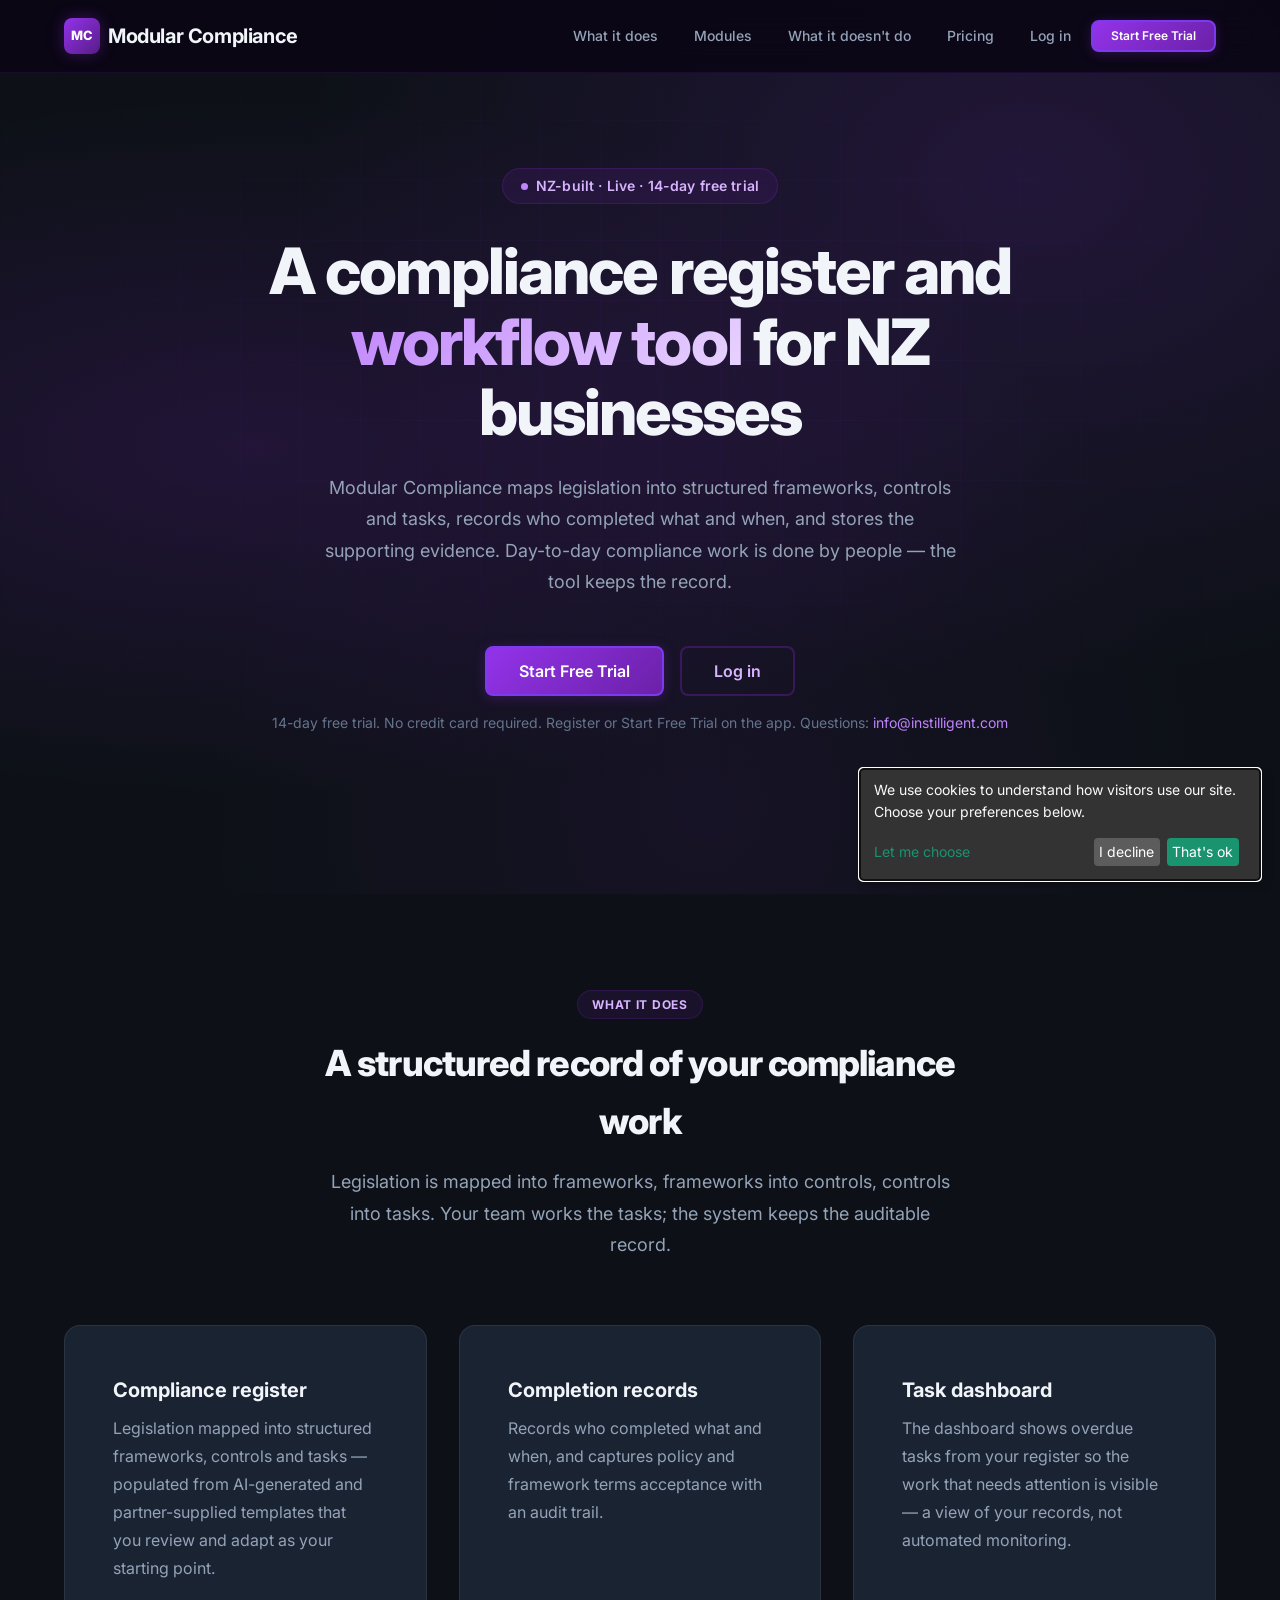
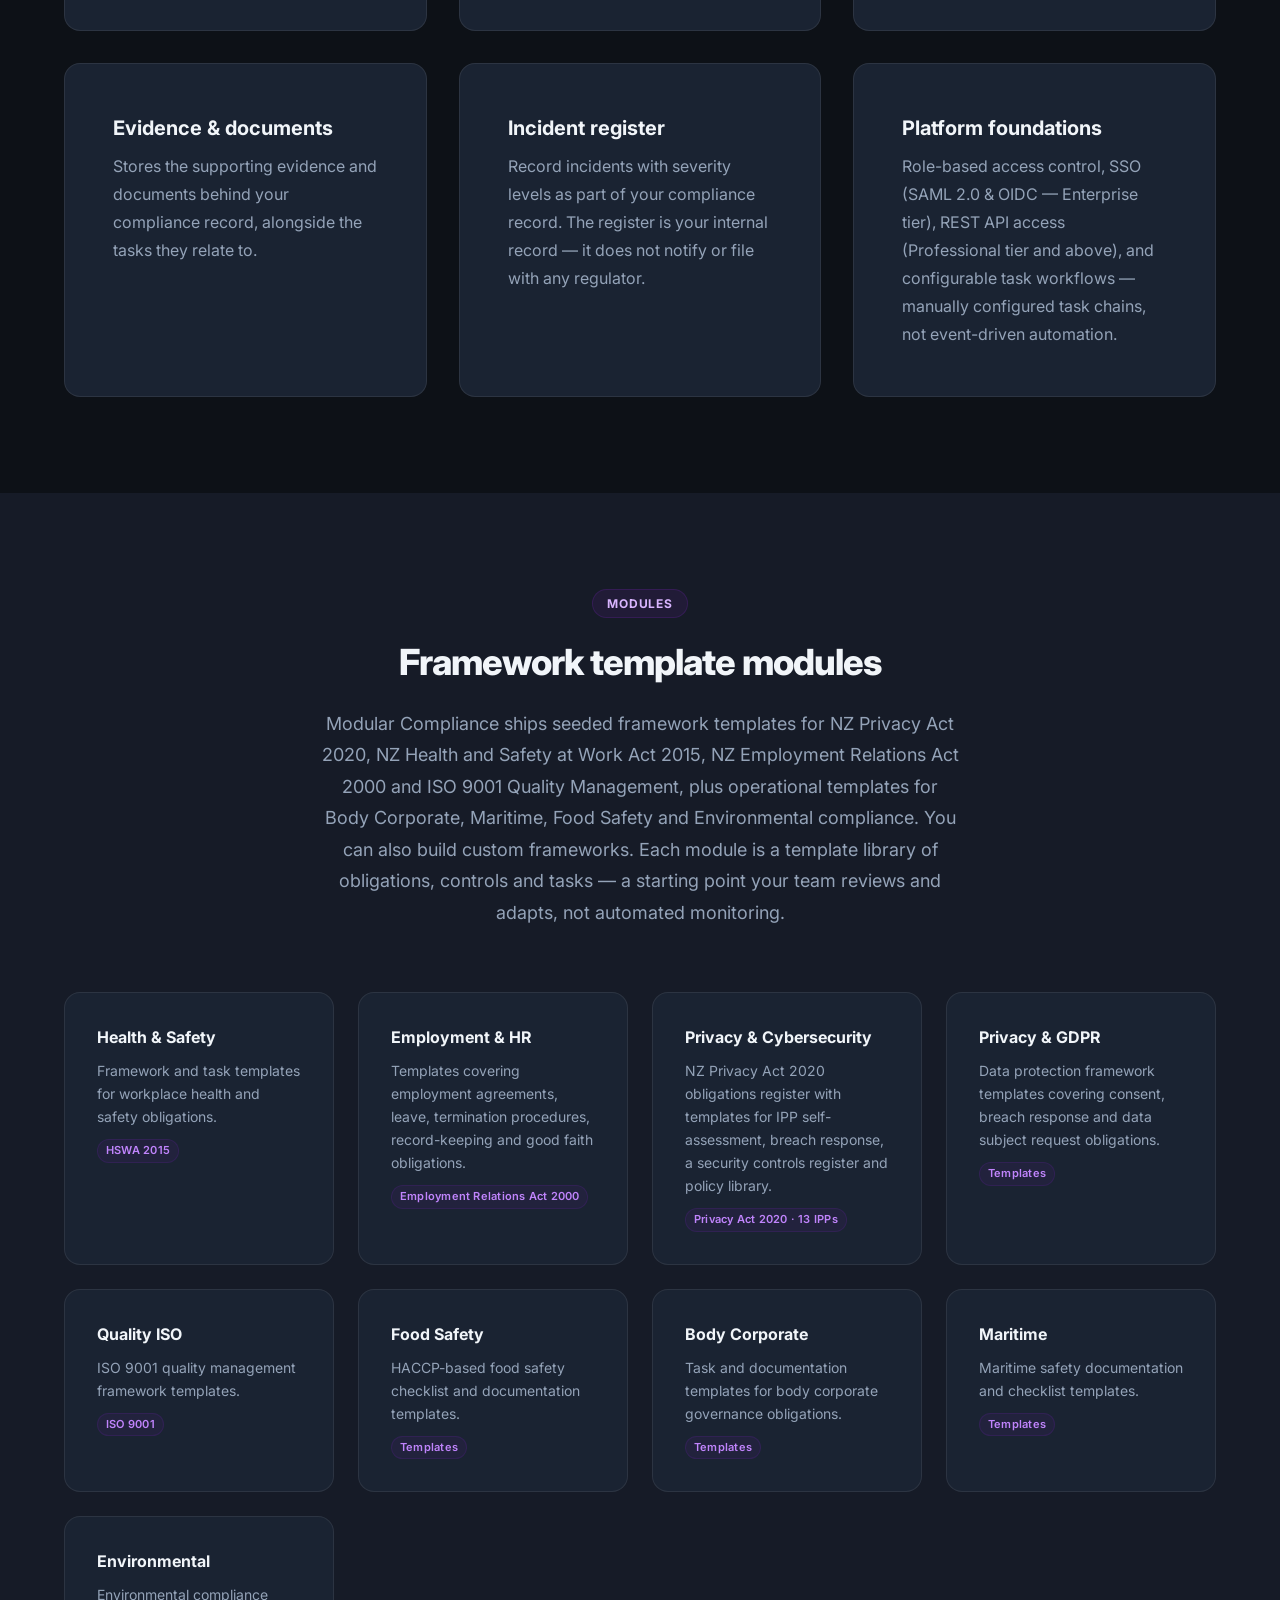
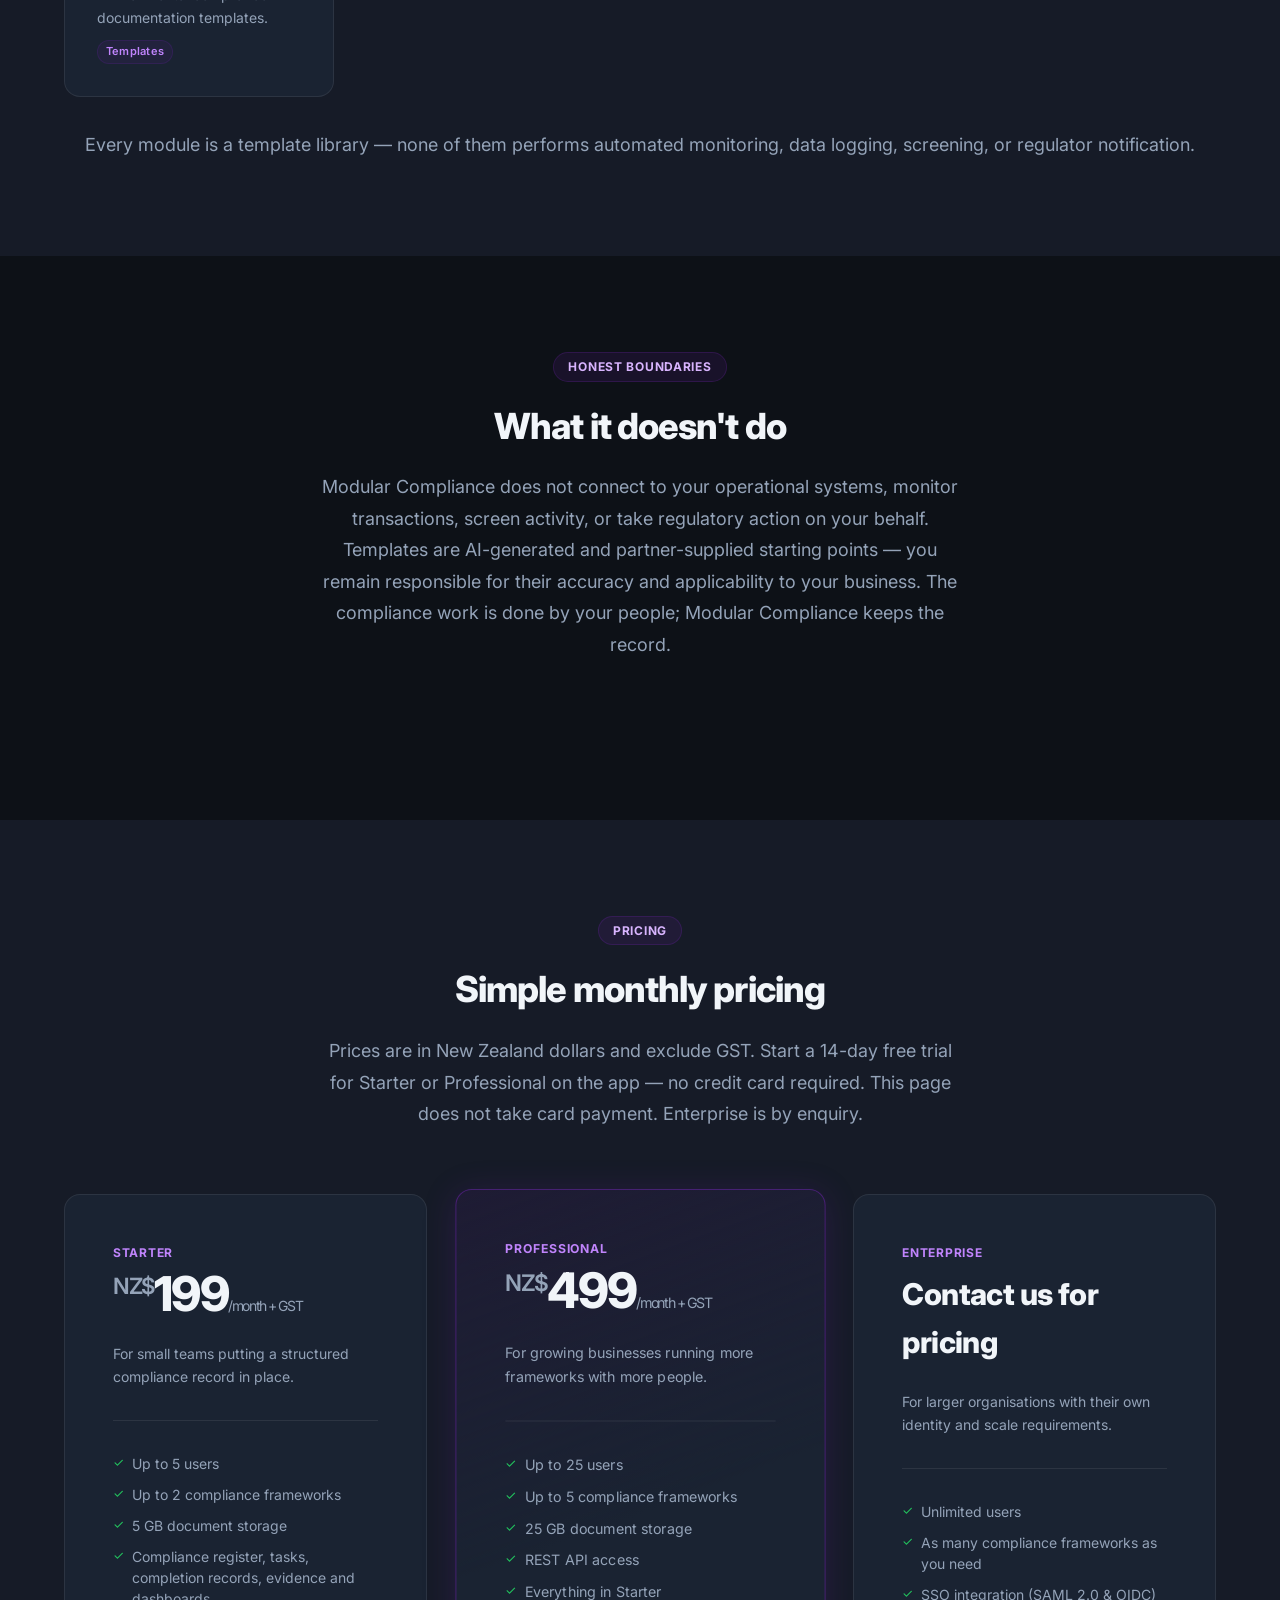
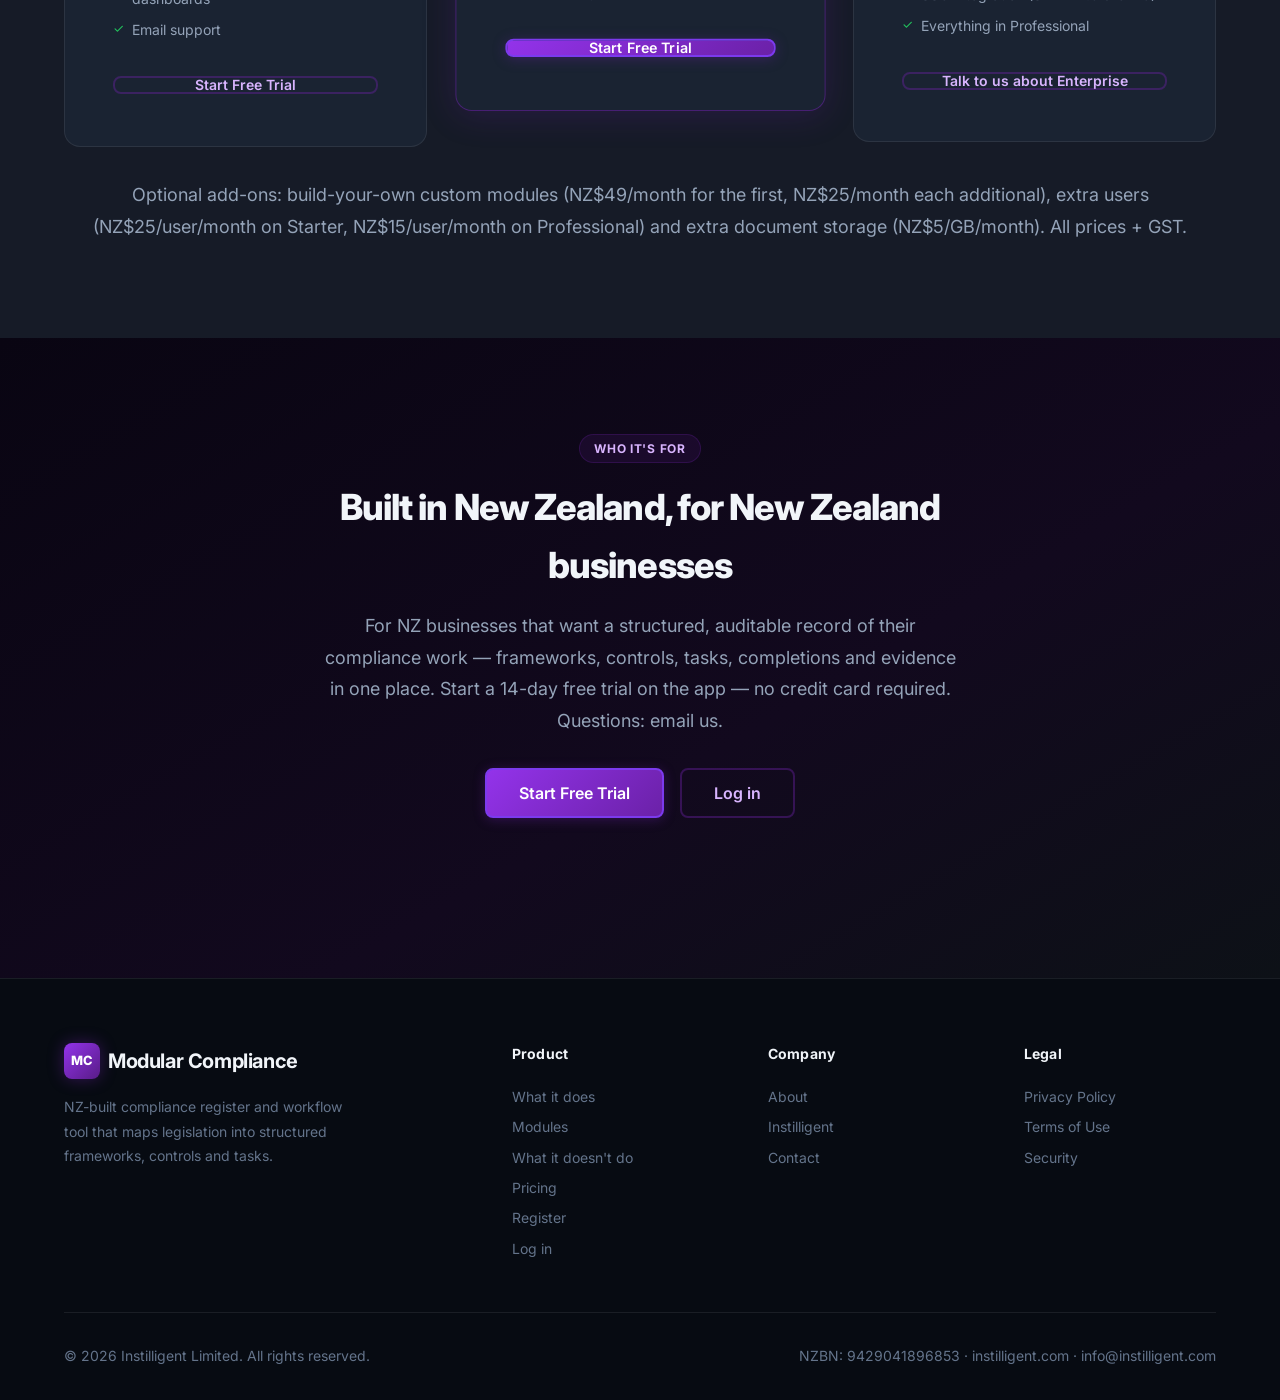
==== index.html @ 59ae7fad "feat(site): align homepage and llms.txt with live 14-day trial Marketing previously said Register on" ====
<!DOCTYPE html>
<html lang="en">
<head>
    <meta charset="UTF-8">
    <meta name="viewport" content="width=device-width, initial-scale=1.0">

    <!-- Analytics + consent: GA4 G-NQZ08PD0MJ via consent-gated gtag (Klaro + Consent Mode v2, default denied) in /js/analytics.js. -->
    <link rel="stylesheet" href="/js/klaro.min.css">
    <script src="/js/analytics.js"></script>
    <script defer src="/js/klaro-no-css.js"></script>

    <title>Modular Compliance — NZ compliance register and workflow tool</title>
    <meta name="description" content="Modular Compliance, by Instilligent Limited. NZ-built compliance register and workflow tool that maps legislation into structured frameworks, controls and tasks. People do the compliance work; the tool keeps the record.">
    <meta property="og:title" content="Modular Compliance — NZ compliance register and workflow tool">
    <meta property="og:description" content="NZ-built compliance register and workflow tool that maps legislation into structured frameworks, controls and tasks. People do the compliance work; the tool keeps the record.">
    <meta property="og:type" content="website">
    <meta property="og:url" content="https://modularcompliance.com/">
    <meta property="og:site_name" content="Modular Compliance">
    <meta property="og:image" content="https://modularcompliance.com/images/og-image.png">
    <meta property="og:image:width" content="1200">
    <meta property="og:image:height" content="630">
    <link rel="canonical" href="https://modularcompliance.com/">
    <link rel="icon" type="image/svg+xml" href="/images/favicon.svg">
    <link rel="preconnect" href="https://fonts.googleapis.com">
    <link rel="preconnect" href="https://fonts.gstatic.com" crossorigin>
    <link href="https://fonts.googleapis.com/css2?family=Inter:wght@400;500;600;700;800&display=swap" rel="stylesheet">
    <link rel="stylesheet" href="/css/style.css">

    <!-- Structured Data: Organization + SoftwareApplication. No FAQ schema (no visible FAQ). No aggregateRating. Offers omitted so price copy stays only in #pricing (NZ$199 / NZ$499 + GST). -->
    <script type="application/ld+json">
    {
      "@context": "https://schema.org",
      "@type": "Organization",
      "name": "Modular Compliance",
      "legalName": "Instilligent Limited",
      "url": "https://modularcompliance.com",
      "logo": "https://modularcompliance.com/images/favicon.svg",
      "description": "NZ-built compliance register and workflow tool that maps legislation into structured frameworks, controls and tasks. Day-to-day compliance work is done by people; the tool keeps the record.",
      "email": "info@instilligent.com",
      "sameAs": ["https://instilligent.com"],
      "areaServed": { "@type": "Country", "name": "New Zealand" },
      "identifier": { "@type": "PropertyValue", "name": "NZBN", "value": "9429041896853" }
    }
    </script>
    <script type="application/ld+json">
    {
      "@context": "https://schema.org",
      "@type": "SoftwareApplication",
      "name": "Modular Compliance",
      "alternateName": "Modular Compliance by Instilligent",
      "url": "https://modularcompliance.com",
      "applicationCategory": "BusinessApplication",
      "operatingSystem": "Web",
      "description": "NZ-built compliance register and workflow tool that maps legislation into structured frameworks, controls and tasks. Day-to-day compliance work is done by people; the tool keeps the record. It does not connect to operational systems, monitor transactions, screen activity, or take regulatory action.",
      "provider": {
        "@type": "Organization",
        "name": "Instilligent Limited",
        "url": "https://instilligent.com",
        "identifier": { "@type": "PropertyValue", "name": "NZBN", "value": "9429041896853" }
      },
      "isAccessibleForFree": false,
      "areaServed": { "@type": "Country", "name": "New Zealand" }
    }
    </script>
    <script type="application/ld+json">
    {
      "@context": "https://schema.org",
      "@type": "WebSite",
      "name": "Modular Compliance",
      "url": "https://modularcompliance.com"
    }
    </script>
</head>
<body>

<!-- ── Navigation ────────────────────────────────────────── -->
<nav class="nav" id="navbar">
    <div class="container nav-container">
        <a href="/" class="nav-logo">
            <span class="logo-icon">MC</span>
            <span class="logo-text">Modular Compliance</span>
        </a>
        <button class="nav-toggle" id="navToggle" aria-label="Toggle navigation" aria-expanded="false">
            <span></span><span></span><span></span>
        </button>
        <div class="nav-links" id="navLinks">
            <a href="#what-it-does" class="nav-link">What it does</a>
            <a href="#modules" class="nav-link">Modules</a>
            <a href="#boundaries" class="nav-link">What it doesn't do</a>
            <a href="#pricing" class="nav-link">Pricing</a>
            <a href="https://app.modularcompliance.com/login" class="nav-link" data-cf-event="cta_click" data-cf-cta="nav_login">Log in</a>
            <a href="https://app.modularcompliance.com/register" class="btn btn-primary btn-sm" data-cf-event="cta_click" data-cf-cta="nav_register">Start Free Trial</a>
        </div>
    </div>
</nav>

<!-- ── Hero ──────────────────────────────────────────────── -->
<section class="hero">
    <div class="hero-bg"></div>
    <div class="container">
        <div class="hero-content">
            <div class="hero-badge">
                <span class="badge-dot"></span>
                NZ-built &middot; Live &middot; 14-day free trial
            </div>
            <h1 class="hero-title">
                A compliance register and<br>
                <span class="text-gradient">workflow tool</span> for NZ businesses
            </h1>
            <p class="hero-subtitle">
                Modular Compliance maps legislation into structured frameworks, controls and tasks,
                records who completed what and when, and stores the supporting evidence.
                Day-to-day compliance work is done by people — the tool keeps the record.
            </p>
            <div class="hero-actions">
                <a href="https://app.modularcompliance.com/register" class="btn btn-primary btn-lg" data-cf-event="cta_click" data-cf-cta="hero_register">Start Free Trial</a>
                <a href="https://app.modularcompliance.com/login" class="btn btn-outline btn-lg" data-cf-event="cta_click" data-cf-cta="hero_login">Log in</a>
            </div>
            <p class="hero-note">14-day free trial. No credit card required. Register or Start Free Trial on the app. Questions: <a href="mailto:info@instilligent.com?subject=Modular%20Compliance" data-cf-event="cta_click" data-cf-cta="hero_note_email">info@instilligent.com</a></p>
        </div>
    </div>
</section>

<!-- ── What it does ──────────────────────────────────────── -->
<section class="section" id="what-it-does">
    <div class="container">
        <div class="section-header">
            <span class="section-tag">What it does</span>
            <h2 class="section-title">A structured record of your compliance work</h2>
            <p class="section-subtitle">
                Legislation is mapped into frameworks, frameworks into controls, controls into tasks.
                Your team works the tasks; the system keeps the auditable record.
            </p>
        </div>
        <div class="card-grid">
            <div class="card card-hover">
                <h3 class="card-title">Compliance register</h3>
                <p class="card-text">
                    Legislation mapped into structured frameworks, controls and tasks —
                    populated from AI-generated and partner-supplied templates that you
                    review and adapt as your starting point.
                </p>
            </div>
            <div class="card card-hover">
                <h3 class="card-title">Completion records</h3>
                <p class="card-text">
                    Records who completed what and when, and captures policy and framework
                    terms acceptance with an audit trail.
                </p>
            </div>
            <div class="card card-hover">
                <h3 class="card-title">Task dashboard</h3>
                <p class="card-text">
                    The dashboard shows overdue tasks from your register so the work that
                    needs attention is visible — a view of your records, not automated
                    monitoring.
                </p>
            </div>
            <div class="card card-hover">
                <h3 class="card-title">Evidence &amp; documents</h3>
                <p class="card-text">
                    Stores the supporting evidence and documents behind your compliance
                    record, alongside the tasks they relate to.
                </p>
            </div>
            <div class="card card-hover">
                <h3 class="card-title">Incident register</h3>
                <p class="card-text">
                    Record incidents with severity levels as part of your compliance
                    record. The register is your internal record — it does not notify
                    or file with any regulator.
                </p>
            </div>
            <div class="card card-hover">
                <h3 class="card-title">Platform foundations</h3>
                <p class="card-text">
                    Role-based access control, SSO (SAML 2.0 &amp; OIDC — Enterprise tier),
                    REST API access (Professional tier and above), and configurable task
                    workflows — manually configured task chains, not event-driven automation.
                </p>
            </div>
        </div>
    </div>
</section>

<!-- ── Modules ───────────────────────────────────────────── -->
<section class="section section-alt" id="modules">
    <div class="container">
        <div class="section-header">
            <span class="section-tag">Modules</span>
            <h2 class="section-title">Framework template modules</h2>
            <p class="section-subtitle">
                Modular Compliance ships seeded framework templates for NZ Privacy Act 2020,
                NZ Health and Safety at Work Act 2015, NZ Employment Relations Act 2000 and
                ISO 9001 Quality Management, plus operational templates for Body Corporate,
                Maritime, Food Safety and Environmental compliance. You can also build custom
                frameworks. Each module is a template library of obligations, controls and
                tasks — a starting point your team reviews and adapts, not automated monitoring.
            </p>
        </div>
        <div class="module-grid">
            <div class="module-card">
                <h3>Health &amp; Safety</h3>
                <p>Framework and task templates for workplace health and safety obligations.</p>
                <span class="module-tag">HSWA 2015</span>
            </div>
            <div class="module-card">
                <h3>Employment &amp; HR</h3>
                <p>Templates covering employment agreements, leave, termination procedures, record-keeping and good faith obligations.</p>
                <span class="module-tag">Employment Relations Act 2000</span>
            </div>
            <div class="module-card">
                <h3>Privacy &amp; Cybersecurity</h3>
                <p>NZ Privacy Act 2020 obligations register with templates for IPP self-assessment, breach response, a security controls register and policy library.</p>
                <span class="module-tag">Privacy Act 2020 &middot; 13 IPPs</span>
            </div>
            <div class="module-card">
                <h3>Privacy &amp; GDPR</h3>
                <p>Data protection framework templates covering consent, breach response and data subject request obligations.</p>
                <span class="module-tag">Templates</span>
            </div>
            <div class="module-card">
                <h3>Quality ISO</h3>
                <p>ISO 9001 quality management framework templates.</p>
                <span class="module-tag">ISO 9001</span>
            </div>
            <div class="module-card">
                <h3>Food Safety</h3>
                <p>HACCP-based food safety checklist and documentation templates.</p>
                <span class="module-tag">Templates</span>
            </div>
            <div class="module-card">
                <h3>Body Corporate</h3>
                <p>Task and documentation templates for body corporate governance obligations.</p>
                <span class="module-tag">Templates</span>
            </div>
            <div class="module-card">
                <h3>Maritime</h3>
                <p>Maritime safety documentation and checklist templates.</p>
                <span class="module-tag">Templates</span>
            </div>
            <div class="module-card">
                <h3>Environmental</h3>
                <p>Environmental compliance documentation templates.</p>
                <span class="module-tag">Templates</span>
            </div>
        </div>
        <p class="section-subtitle" style="margin-top: 2rem; text-align: center;">
            Every module is a template library — none of them performs automated monitoring,
            data logging, screening, or regulator notification.
        </p>
    </div>
</section>

<!-- ── What it doesn't do ────────────────────────────────── -->
<section class="section" id="boundaries">
    <div class="container">
        <div class="section-header">
            <span class="section-tag">Honest boundaries</span>
            <h2 class="section-title">What it doesn't do</h2>
            <p class="section-subtitle">
                Modular Compliance does not connect to your operational systems, monitor
                transactions, screen activity, or take regulatory action on your behalf.
                Templates are AI-generated and partner-supplied starting points — you remain
                responsible for their accuracy and applicability to your business. The
                compliance work is done by your people; Modular Compliance keeps the record.
            </p>
        </div>
    </div>
</section>

<!-- ── Pricing ───────────────────────────────────────────── -->
<section class="section section-alt" id="pricing">
    <div class="container">
        <div class="section-header">
            <span class="section-tag">Pricing</span>
            <h2 class="section-title">Simple monthly pricing</h2>
            <p class="section-subtitle">
                Prices are in New Zealand dollars and exclude GST. Start a 14-day free trial
                for Starter or Professional on the app — no credit card required. This page
                does not take card payment. Enterprise is by enquiry.
            </p>
        </div>
        <div class="pricing-grid">
            <div class="pricing-card">
                <div class="pricing-tier">Starter</div>
                <div class="pricing-price">
                    <span class="pricing-amount"><span class="currency">NZ$</span>199<span class="period">/month + GST</span></span>
                </div>
                <p class="pricing-desc">
                    For small teams putting a structured compliance record in place.
                </p>
                <ul class="pricing-features">
                    <li><span class="check">✓</span>Up to 5 users</li>
                    <li><span class="check">✓</span>Up to 2 compliance frameworks</li>
                    <li><span class="check">✓</span>5&nbsp;GB document storage</li>
                    <li><span class="check">✓</span>Compliance register, tasks, completion records, evidence and dashboards</li>
                    <li><span class="check">✓</span>Email support</li>
                </ul>
                <a href="https://app.modularcompliance.com/register?plan=starter" class="btn btn-outline btn-full" data-cf-event="cta_click" data-cf-cta="pricing_starter">Start Free Trial</a>
            </div>
            <div class="pricing-card featured">
                <div class="pricing-tier">Professional</div>
                <div class="pricing-price">
                    <span class="pricing-amount"><span class="currency">NZ$</span>499<span class="period">/month + GST</span></span>
                </div>
                <p class="pricing-desc">
                    For growing businesses running more frameworks with more people.
                </p>
                <ul class="pricing-features">
                    <li><span class="check">✓</span>Up to 25 users</li>
                    <li><span class="check">✓</span>Up to 5 compliance frameworks</li>
                    <li><span class="check">✓</span>25&nbsp;GB document storage</li>
                    <li><span class="check">✓</span>REST API access</li>
                    <li><span class="check">✓</span>Everything in Starter</li>
                </ul>
                <a href="https://app.modularcompliance.com/register?plan=professional" class="btn btn-primary btn-full" data-cf-event="cta_click" data-cf-cta="pricing_professional">Start Free Trial</a>
            </div>
            <div class="pricing-card enterprise">
                <div class="pricing-tier">Enterprise</div>
                <div class="pricing-price">
                    <span class="pricing-custom">Contact us for pricing</span>
                </div>
                <p class="pricing-desc">
                    For larger organisations with their own identity and scale requirements.
                </p>
                <ul class="pricing-features">
                    <li><span class="check">✓</span>Unlimited users</li>
                    <li><span class="check">✓</span>As many compliance frameworks as you need</li>
                    <li><span class="check">✓</span>SSO integration (SAML 2.0 &amp; OIDC)</li>
                    <li><span class="check">✓</span>Everything in Professional</li>
                </ul>
                <a href="mailto:info@instilligent.com?subject=Modular%20Compliance%20enquiry%20%E2%80%94%20Enterprise" class="btn btn-outline btn-full" data-cf-event="cta_click" data-cf-cta="pricing_enterprise">Talk to us about Enterprise</a>
            </div>
        </div>
        <p class="section-subtitle" style="margin-top: 2rem; text-align: center;">
            Optional add-ons: build-your-own custom modules (NZ$49/month for the first,
            NZ$25/month each additional), extra users (NZ$25/user/month on Starter,
            NZ$15/user/month on Professional) and extra document storage (NZ$5/GB/month).
            All prices + GST.
        </p>
    </div>
</section>

<!-- ── Who it's for + CTA ────────────────────────────────── -->
<section class="section section-dark" id="contact">
    <div class="container">
        <div class="section-header">
            <span class="section-tag">Who it's for</span>
            <h2 class="section-title">Built in New Zealand, for New Zealand businesses</h2>
            <p class="section-subtitle">
                For NZ businesses that want a structured, auditable record of their compliance
                work — frameworks, controls, tasks, completions and evidence in one place.
                Start a 14-day free trial on the app — no credit card required. Questions: email us.
            </p>
            <div class="hero-actions" style="justify-content: center; margin-top: 2rem;">
                <a href="https://app.modularcompliance.com/register" class="btn btn-primary btn-lg" data-cf-event="cta_click" data-cf-cta="footer_register">Start Free Trial</a>
                <a href="https://app.modularcompliance.com/login" class="btn btn-outline btn-lg" data-cf-event="cta_click" data-cf-cta="footer_login">Log in</a>
            </div>
        </div>
    </div>
</section>

<!-- ── Footer ────────────────────────────────────────────── -->
<footer class="footer">
    <div class="container">
        <div class="footer-grid">
            <div class="footer-brand">
                <a href="/" class="nav-logo">
                    <span class="logo-icon">MC</span>
                    <span class="logo-text">Modular Compliance</span>
                </a>
                <p class="footer-brand-desc">
                    NZ-built compliance register and workflow tool that maps legislation
                    into structured frameworks, controls and tasks.
                </p>
            </div>
            <div class="footer-links">
                <h4>Product</h4>
                <a href="#what-it-does">What it does</a>
                <a href="#modules">Modules</a>
                <a href="#boundaries">What it doesn't do</a>
                <a href="#pricing">Pricing</a>
                <a href="https://app.modularcompliance.com/register" data-cf-event="cta_click" data-cf-cta="footer_links_register">Register</a>
                <a href="https://app.modularcompliance.com/login" data-cf-event="cta_click" data-cf-cta="footer_links_login">Log in</a>
            </div>
            <div class="footer-links">
                <h4>Company</h4>
                <a href="/about">About</a>
                <a href="https://instilligent.com" target="_blank" rel="noopener noreferrer">Instilligent</a>
                <a href="/contact">Contact</a>
            </div>
            <div class="footer-links">
                <h4>Legal</h4>
                <a href="/privacy">Privacy Policy</a>
                <a href="/terms">Terms of Use</a>
                <a href="/security">Security</a>
            </div>
        </div>
        <div class="footer-bottom">
            <p>&copy; 2026 Instilligent Limited. All rights reserved.</p>
            <p>NZBN: 9429041896853 &middot; <a href="https://instilligent.com" target="_blank" rel="noopener noreferrer">instilligent.com</a> &middot; <a href="mailto:info@instilligent.com">info@instilligent.com</a></p>
        </div>
    </div>
</footer>

<script src="/js/main.js"></script>
</body>
</html>
---- js/klaro.min.css ----
.klaro{font-family:inherit;font-family:var(--font-family, inherit);font-size:14px;font-size:var(--font-size, 14px)}.klaro button{font-family:inherit;font-family:var(--font-family, inherit);font-size:14px;font-size:var(--font-size, 14px)}.klaro.cm-as-context-notice{height:100%;padding-bottom:12px;padding-top:12px}.klaro .cookie-modal .cm-switch-container,.klaro .context-notice .cm-switch-container,.klaro .cookie-notice .cm-switch-container{border-bottom-style:solid;border-bottom-style:var(--border-style, solid);border-bottom-width:1px;border-bottom-width:var(--border-width, 1px);border-bottom-color:#c8c8c8;border-bottom-color:var(--light2, #c8c8c8);display:block;position:relative;padding:10px;padding-left:66px;line-height:20px;vertical-align:middle;min-height:40px}.klaro .cookie-modal .cm-switch-container:last-child,.klaro .context-notice .cm-switch-container:last-child,.klaro .cookie-notice .cm-switch-container:last-child{border-bottom:0}.klaro .cookie-modal .cm-switch-container:first-child,.klaro .context-notice .cm-switch-container:first-child,.klaro .cookie-notice .cm-switch-container:first-child{margin-top:0}.klaro .cookie-modal .cm-switch-container p,.klaro .context-notice .cm-switch-container p,.klaro .cookie-notice .cm-switch-container p{margin-top:0}.klaro .cookie-modal .cm-switch,.klaro .context-notice .cm-switch,.klaro .cookie-notice .cm-switch{position:relative;display:inline-block;width:50px;height:30px}.klaro .cookie-modal .cm-list-input:checked+.cm-list-label .slider,.klaro .context-notice .cm-list-input:checked+.cm-list-label .slider,.klaro .cookie-notice .cm-list-input:checked+.cm-list-label .slider{background-color:#1a936f;background-color:var(--green1, #1a936f)}.klaro .cookie-modal .cm-list-input.half-checked:checked+.cm-list-label .slider,.klaro .context-notice .cm-list-input.half-checked:checked+.cm-list-label .slider,.klaro .cookie-notice .cm-list-input.half-checked:checked+.cm-list-label .slider{background-color:#1a936f;background-color:var(--green1, #1a936f);opacity:.6}.klaro .cookie-modal .cm-list-input.half-checked:checked+.cm-list-label .slider::before,.klaro .context-notice .cm-list-input.half-checked:checked+.cm-list-label .slider::before,.klaro .cookie-notice .cm-list-input.half-checked:checked+.cm-list-label .slider::before{-ms-transform:translateX(10px);transform:translateX(10px)}.klaro .cookie-modal .cm-list-input.only-required+.cm-list-label .slider,.klaro .context-notice .cm-list-input.only-required+.cm-list-label .slider,.klaro .cookie-notice .cm-list-input.only-required+.cm-list-label .slider{background-color:#24cc9a;background-color:var(--green2, #24cc9a);opacity:.8}.klaro .cookie-modal .cm-list-input.only-required+.cm-list-label .slider::before,.klaro .context-notice .cm-list-input.only-required+.cm-list-label .slider::before,.klaro .cookie-notice .cm-list-input.only-required+.cm-list-label .slider::before{-ms-transform:translateX(10px);transform:translateX(10px)}.klaro .cookie-modal .cm-list-input.required:checked+.cm-list-label .slider,.klaro .context-notice .cm-list-input.required:checked+.cm-list-label .slider,.klaro .cookie-notice .cm-list-input.required:checked+.cm-list-label .slider{background-color:#24cc9a;background-color:var(--green2, #24cc9a);opacity:.8;cursor:not-allowed}.klaro .cookie-modal .slider,.klaro .context-notice .slider,.klaro .cookie-notice .slider{box-shadow:0 4px 6px 0 rgba(0,0,0,.2),5px 5px 10px 0 rgba(0,0,0,.19)}.klaro .cookie-modal .cm-list-input,.klaro .context-notice .cm-list-input,.klaro .cookie-notice .cm-list-input{position:absolute;top:0;left:0;opacity:0;width:50px;height:30px}.klaro .cookie-modal .cm-list-title,.klaro .context-notice .cm-list-title,.klaro .cookie-notice .cm-list-title{font-size:.9em;font-weight:600}.klaro .cookie-modal .cm-list-description,.klaro .context-notice .cm-list-description,.klaro .cookie-notice .cm-list-description{color:#7c7c7c;color:var(--dark3, #7c7c7c);font-size:.9em;padding-top:4px}.klaro .cookie-modal .cm-list-label .cm-switch,.klaro .context-notice .cm-list-label .cm-switch,.klaro .cookie-notice .cm-list-label .cm-switch{position:absolute;left:0}.klaro .cookie-modal .cm-list-label .slider,.klaro .context-notice .cm-list-label .slider,.klaro .cookie-notice .cm-list-label .slider{background-color:#f2f2f2;background-color:var(--white2, #f2f2f2);position:absolute;cursor:pointer;top:0;left:0;right:0;bottom:0;transition:.4s;width:50px;display:inline-block}.klaro .cookie-modal .cm-list-label .slider::before,.klaro .context-notice .cm-list-label .slider::before,.klaro .cookie-notice .cm-list-label .slider::before{background-color:#e6e6e6;background-color:var(--white3, #e6e6e6);position:absolute;content:"";height:20px;width:20px;left:5px;bottom:5px;transition:.4s}.klaro .cookie-modal .cm-list-label .slider.round,.klaro .context-notice .cm-list-label .slider.round,.klaro .cookie-notice .cm-list-label .slider.round{border-radius:30px}.klaro .cookie-modal .cm-list-label .slider.round::before,.klaro .context-notice .cm-list-label .slider.round::before,.klaro .cookie-notice .cm-list-label .slider.round::before{border-radius:50%}.klaro .cookie-modal .cm-list-label input:focus+.slider,.klaro .context-notice .cm-list-label input:focus+.slider,.klaro .cookie-notice .cm-list-label input:focus+.slider{box-shadow-color:#48dfb2;box-shadow-color:var(--green3, #48dfb2);box-shadow:0 0 1px var(--box-shadow-color, green3)}.klaro .cookie-modal .cm-list-label input:checked+.slider::before,.klaro .context-notice .cm-list-label input:checked+.slider::before,.klaro .cookie-notice .cm-list-label input:checked+.slider::before{-ms-transform:translateX(20px);transform:translateX(20px)}.klaro .cookie-modal .cm-list-input:focus+.cm-list-label .slider,.klaro .context-notice .cm-list-input:focus+.cm-list-label .slider,.klaro .cookie-notice .cm-list-input:focus+.cm-list-label .slider{box-shadow:0 4px 6px 0 rgba(125,125,125,.2),5px 5px 10px 0 rgba(125,125,125,.19)}.klaro .cookie-modal .cm-list-input:checked+.cm-list-label .slider::before,.klaro .context-notice .cm-list-input:checked+.cm-list-label .slider::before,.klaro .cookie-notice .cm-list-input:checked+.cm-list-label .slider::before{-ms-transform:translateX(20px);transform:translateX(20px)}.klaro .cookie-modal .slider,.klaro .context-notice .slider,.klaro .cookie-notice .slider{box-shadow:0 4px 6px 0 rgba(0,0,0,.2),5px 5px 10px 0 rgba(0,0,0,.19)}.klaro .cookie-modal a,.klaro .context-notice a,.klaro .cookie-notice a{color:#1a936f;color:var(--green1, #1a936f);text-decoration:none}.klaro .cookie-modal p,.klaro .cookie-modal strong,.klaro .cookie-modal h1,.klaro .cookie-modal h2,.klaro .cookie-modal ul,.klaro .cookie-modal li,.klaro .context-notice p,.klaro .context-notice strong,.klaro .context-notice h1,.klaro .context-notice h2,.klaro .context-notice ul,.klaro .context-notice li,.klaro .cookie-notice p,.klaro .cookie-notice strong,.klaro .cookie-notice h1,.klaro .cookie-notice h2,.klaro .cookie-notice ul,.klaro .cookie-notice li{color:#fafafa;color:var(--light1, #fafafa)}.klaro .cookie-modal p,.klaro .cookie-modal h1,.klaro .cookie-modal h2,.klaro .cookie-modal ul,.klaro .cookie-modal li,.klaro .context-notice p,.klaro .context-notice h1,.klaro .context-notice h2,.klaro .context-notice ul,.klaro .context-notice li,.klaro .cookie-notice p,.klaro .cookie-notice h1,.klaro .cookie-notice h2,.klaro .cookie-notice ul,.klaro .cookie-notice li{display:block;text-align:left;margin:0;padding:0;margin-top:.7em}.klaro .cookie-modal h1,.klaro .cookie-modal h2,.klaro .cookie-modal h3,.klaro .cookie-modal h4,.klaro .cookie-modal h5,.klaro .cookie-modal h6,.klaro .context-notice h1,.klaro .context-notice h2,.klaro .context-notice h3,.klaro .context-notice h4,.klaro .context-notice h5,.klaro .context-notice h6,.klaro .cookie-notice h1,.klaro .cookie-notice h2,.klaro .cookie-notice h3,.klaro .cookie-notice h4,.klaro .cookie-notice h5,.klaro .cookie-notice h6{font-family:inherit;font-family:var(--title-font-family, inherit)}.klaro .cookie-modal .cm-link,.klaro .context-notice .cm-link,.klaro .cookie-notice .cm-link{margin-right:.5em;vertical-align:middle}.klaro .cookie-modal .cm-btn,.klaro .context-notice .cm-btn,.klaro .cookie-notice .cm-btn{color:#fff;color:var(--button-text-color, #fff);background-color:#5c5c5c;background-color:var(--dark2, #5c5c5c);border-radius:4px;border-radius:var(--border-radius, 4px);padding:6px 10px;margin-right:.5em;border-style:none;padding:.4em;font-size:1em;cursor:pointer}.klaro .cookie-modal .cm-btn:disabled,.klaro .context-notice .cm-btn:disabled,.klaro .cookie-notice .cm-btn:disabled{opacity:.5}.klaro .cookie-modal .cm-btn.cm-btn-close,.klaro .context-notice .cm-btn.cm-btn-close,.klaro .cookie-notice .cm-btn.cm-btn-close{background-color:#c8c8c8;background-color:var(--light2, #c8c8c8)}.klaro .cookie-modal .cm-btn.cm-btn-success,.klaro .context-notice .cm-btn.cm-btn-success,.klaro .cookie-notice .cm-btn.cm-btn-success{background-color:#1a936f;background-color:var(--green1, #1a936f)}.klaro .cookie-modal .cm-btn.cm-btn-success-var,.klaro .context-notice .cm-btn.cm-btn-success-var,.klaro .cookie-notice .cm-btn.cm-btn-success-var{background-color:#24cc9a;background-color:var(--green2, #24cc9a)}.klaro .cookie-modal .cm-btn.cm-btn-info,.klaro .context-notice .cm-btn.cm-btn-info,.klaro .cookie-notice .cm-btn.cm-btn-info{background-color:#2581c4;background-color:var(--blue1, #2581c4)}.klaro .context-notice{border-radius:4px;border-radius:var(--border-radius, 4px);border-style:solid;border-style:var(--border-style, solid);border-width:1px;border-width:var(--border-width, 1px);border-color:#c8c8c8;border-color:var(--light2, #c8c8c8);background-color:#fafafa;background-color:var(--light1, #fafafa);display:flex;flex-direction:column;flex-wrap:wrap;align-items:center;justify-content:center;padding:12px;height:100%}.klaro .context-notice.cm-dark{background-color:#333;background-color:var(--dark1, #333);border-color:#5c5c5c;border-color:var(--dark2, #5c5c5c)}.klaro .context-notice.cm-dark p{color:#fafafa;color:var(--light1, #fafafa)}.klaro .context-notice.cm-dark p a{color:#459cdc;color:var(--blue2, #459cdc)}.klaro .context-notice p{color:#333;color:var(--dark1, #333);flex-grow:0;text-align:center;padding-top:0;margin-top:0}.klaro .context-notice p a{color:#24cc9a;color:var(--green2, #24cc9a)}.klaro .context-notice p.cm-buttons{margin-top:12px}.klaro .context-notice p.ccn-description-empty-store{margin-top:24px;font-size:14px;font-size:var(--font-size, 14px)}.klaro .cookie-modal{width:100%;height:100%;position:fixed;overflow:hidden;left:0;top:0;z-index:1000}.klaro .cookie-modal.cm-embedded{position:relative;height:inherit;width:inherit;left:inherit;right:inherit;z-index:0}.klaro .cookie-modal.cm-embedded .cm-modal.cm-klaro{position:relative;-ms-transform:none;transform:none}.klaro .cookie-modal .cm-bg{background:rgba(0,0,0,.5);height:100%;width:100%;position:fixed;top:0;left:0}.klaro .cookie-modal .cm-modal.cm-klaro{background-color:#333;background-color:var(--dark1, #333);color:#fafafa;color:var(--light1, #fafafa);z-index:1001;box-shadow:0 4px 6px 0 rgba(0,0,0,.2),5px 5px 10px 0 rgba(0,0,0,.19);width:100%;max-height:98%;top:50%;-ms-transform:translateY(-50%);transform:translateY(-50%);position:fixed;overflow:auto}@media(min-width: 660px){.klaro .cookie-modal .cm-modal.cm-klaro{border-radius:4px;border-radius:var(--border-radius, 4px);position:relative;margin:0 auto;max-width:640px;height:auto;width:auto}}.klaro .cookie-modal .cm-modal .hide{border-style:none;background:none;cursor:pointer;position:absolute;top:20px;right:20px;z-index:1}.klaro .cookie-modal .cm-modal .hide svg{stroke:#fafafa;stroke:var(--light1, #fafafa)}.klaro .cookie-modal .cm-modal .cm-footer{border-top-color:#5c5c5c;border-top-color:var(--dark2, #5c5c5c);border-top-width:1px;border-top-width:var(--border-width, 1px);border-top-style:solid;border-top-style:var(--border-style, solid);padding:1em}.klaro .cookie-modal .cm-modal .cm-footer-buttons{display:flex;flex-flow:row;justify-content:space-between}.klaro .cookie-modal .cm-modal .cm-footer .cm-powered-by{font-size:.8em;padding-top:4px;text-align:right;padding-right:8px}.klaro .cookie-modal .cm-modal .cm-footer .cm-powered-by a{color:#5c5c5c;color:var(--dark2, #5c5c5c)}.klaro .cookie-modal .cm-modal .cm-header{border-bottom-width:1px;border-bottom-width:var(--border-width, 1px);border-bottom-style:solid;border-bottom-style:var(--border-style, solid);border-bottom-color:#5c5c5c;border-bottom-color:var(--dark2, #5c5c5c);padding:1em;padding-right:24px}.klaro .cookie-modal .cm-modal .cm-header h1{margin:0;font-size:2em;display:block}.klaro .cookie-modal .cm-modal .cm-header h1.title{padding-right:20px}.klaro .cookie-modal .cm-modal .cm-body{padding:1em}.klaro .cookie-modal .cm-modal .cm-body ul{display:block}.klaro .cookie-modal .cm-modal .cm-body span{display:inline-block;width:auto}.klaro .cookie-modal .cm-modal .cm-body ul.cm-services,.klaro .cookie-modal .cm-modal .cm-body ul.cm-purposes{padding:0;margin:0}.klaro .cookie-modal .cm-modal .cm-body ul.cm-services li.cm-purpose .cm-services .cm-caret,.klaro .cookie-modal .cm-modal .cm-body ul.cm-purposes li.cm-purpose .cm-services .cm-caret{color:#a0a0a0;color:var(--light3, #a0a0a0)}.klaro .cookie-modal .cm-modal .cm-body ul.cm-services li.cm-purpose .cm-services .cm-content,.klaro .cookie-modal .cm-modal .cm-body ul.cm-purposes li.cm-purpose .cm-services .cm-content{margin-left:-40px;display:none}.klaro .cookie-modal .cm-modal .cm-body ul.cm-services li.cm-purpose .cm-services .cm-content.expanded,.klaro .cookie-modal .cm-modal .cm-body ul.cm-purposes li.cm-purpose .cm-services .cm-content.expanded{margin-top:10px;display:block}.klaro .cookie-modal .cm-modal .cm-body ul.cm-services li.cm-service,.klaro .cookie-modal .cm-modal .cm-body ul.cm-services li.cm-purpose,.klaro .cookie-modal .cm-modal .cm-body ul.cm-purposes li.cm-service,.klaro .cookie-modal .cm-modal .cm-body ul.cm-purposes li.cm-purpose{position:relative;line-height:20px;vertical-align:middle;padding-left:60px;min-height:40px}.klaro .cookie-modal .cm-modal .cm-body ul.cm-services li.cm-service:first-child,.klaro .cookie-modal .cm-modal .cm-body ul.cm-services li.cm-purpose:first-child,.klaro .cookie-modal .cm-modal .cm-body ul.cm-purposes li.cm-service:first-child,.klaro .cookie-modal .cm-modal .cm-body ul.cm-purposes li.cm-purpose:first-child{margin-top:0}.klaro .cookie-modal .cm-modal .cm-body ul.cm-services li.cm-service p,.klaro .cookie-modal .cm-modal .cm-body ul.cm-services li.cm-purpose p,.klaro .cookie-modal .cm-modal .cm-body ul.cm-purposes li.cm-service p,.klaro .cookie-modal .cm-modal .cm-body ul.cm-purposes li.cm-purpose p{margin-top:0}.klaro .cookie-modal .cm-modal .cm-body ul.cm-services li.cm-service p.purposes,.klaro .cookie-modal .cm-modal .cm-body ul.cm-services li.cm-purpose p.purposes,.klaro .cookie-modal .cm-modal .cm-body ul.cm-purposes li.cm-service p.purposes,.klaro .cookie-modal .cm-modal .cm-body ul.cm-purposes li.cm-purpose p.purposes{color:#a0a0a0;color:var(--light3, #a0a0a0);font-size:.8em}.klaro .cookie-modal .cm-modal .cm-body ul.cm-services li.cm-service.cm-toggle-all,.klaro .cookie-modal .cm-modal .cm-body ul.cm-services li.cm-purpose.cm-toggle-all,.klaro .cookie-modal .cm-modal .cm-body ul.cm-purposes li.cm-service.cm-toggle-all,.klaro .cookie-modal .cm-modal .cm-body ul.cm-purposes li.cm-purpose.cm-toggle-all{border-top-width:1px;border-top-width:var(--border-width, 1px);border-top-style:solid;border-top-style:var(--border-style, solid);border-top-color:#5c5c5c;border-top-color:var(--dark2, #5c5c5c);padding-top:1em}.klaro .cookie-modal .cm-modal .cm-body ul.cm-services li.cm-service span.cm-list-title,.klaro .cookie-modal .cm-modal .cm-body ul.cm-services li.cm-purpose span.cm-list-title,.klaro .cookie-modal .cm-modal .cm-body ul.cm-purposes li.cm-service span.cm-list-title,.klaro .cookie-modal .cm-modal .cm-body ul.cm-purposes li.cm-purpose span.cm-list-title{font-weight:600}.klaro .cookie-modal .cm-modal .cm-body ul.cm-services li.cm-service span.cm-opt-out,.klaro .cookie-modal .cm-modal .cm-body ul.cm-services li.cm-service span.cm-required,.klaro .cookie-modal .cm-modal .cm-body ul.cm-services li.cm-purpose span.cm-opt-out,.klaro .cookie-modal .cm-modal .cm-body ul.cm-services li.cm-purpose span.cm-required,.klaro .cookie-modal .cm-modal .cm-body ul.cm-purposes li.cm-service span.cm-opt-out,.klaro .cookie-modal .cm-modal .cm-body ul.cm-purposes li.cm-service span.cm-required,.klaro .cookie-modal .cm-modal .cm-body ul.cm-purposes li.cm-purpose span.cm-opt-out,.klaro .cookie-modal .cm-modal .cm-body ul.cm-purposes li.cm-purpose span.cm-required{color:#5c5c5c;color:var(--dark2, #5c5c5c);padding-left:.2em;font-size:.8em}.klaro .cookie-notice:not(.cookie-modal-notice){background-color:#333;background-color:var(--dark1, #333);z-index:999;position:fixed;width:100%;bottom:0;right:0}@media(min-width: 1024px){.klaro .cookie-notice:not(.cookie-modal-notice){border-radius:4px;border-radius:var(--border-radius, 4px);position:fixed;position:var(--notice-position, fixed);right:20px;right:var(--notice-right, 20px);left:auto;left:var(--notice-left, auto);bottom:20px;bottom:var(--notice-bottom, 20px);top:auto;top:var(--notice-top, auto);max-width:400px;max-width:var(--notice-max-width, 400px);box-shadow:0 4px 6px 0 rgba(0,0,0,.2),5px 5px 10px 0 rgba(0,0,0,.19)}}@media(max-width: 1023px){.klaro .cookie-notice:not(.cookie-modal-notice){border-style:none;border-radius:0}}.klaro .cookie-notice:not(.cookie-modal-notice).cn-embedded{position:relative;height:inherit;width:inherit;left:inherit;right:inherit;bottom:inherit;z-index:0}.klaro .cookie-notice:not(.cookie-modal-notice).cn-embedded .cn-body{padding-top:.5em}.klaro .cookie-notice:not(.cookie-modal-notice) .cn-body{margin-bottom:0;margin-right:0;bottom:0;padding:1em;padding-top:0}.klaro .cookie-notice:not(.cookie-modal-notice) .cn-body p{margin-bottom:.5em}.klaro .cookie-notice:not(.cookie-modal-notice) .cn-body p.cn-changes{text-decoration:underline}.klaro .cookie-notice:not(.cookie-modal-notice) .cn-body .cn-learn-more{display:inline-block;flex-grow:1}.klaro .cookie-notice:not(.cookie-modal-notice) .cn-body .cn-buttons{display:inline-block;margin-top:-0.5em}@media(max-width: 384px){.klaro .cookie-notice:not(.cookie-modal-notice) .cn-body .cn-buttons{width:100%}}.klaro .cookie-notice:not(.cookie-modal-notice) .cn-body .cn-buttons button.cm-btn{margin-top:.5em}@media(max-width: 384px){.klaro .cookie-notice:not(.cookie-modal-notice) .cn-body .cn-buttons button.cm-btn{width:calc(50% - 0.5em)}}.klaro .cookie-notice:not(.cookie-modal-notice) .cn-body .cn-ok{margin-top:-0.5em;display:flex;flex-flow:row;flex-wrap:wrap;justify-content:right;align-items:baseline}.klaro .cookie-notice:not(.cookie-modal-notice) .cn-body .cn-ok a,.klaro .cookie-notice:not(.cookie-modal-notice) .cn-body .cn-ok div{margin-top:.5em}.klaro .cookie-modal-notice{background-color:#333;background-color:var(--dark1, #333);color:#fafafa;color:var(--light1, #fafafa);z-index:1001;box-shadow:0 4px 6px 0 rgba(0,0,0,.2),5px 5px 10px 0 rgba(0,0,0,.19);width:100%;max-height:98%;top:50%;-ms-transform:translateY(-50%);transform:translateY(-50%);position:fixed;overflow:auto;padding:1em;padding-top:.2em}@media(min-width: 400px){.klaro .cookie-modal-notice{border-radius:4px;border-radius:var(--border-radius, 4px);position:relative;margin:0 auto;max-width:400px;height:auto;width:auto}}.klaro .cookie-modal-notice .cn-ok{display:flex;flex-flow:row;justify-content:space-between;align-items:center;margin-top:1em}.klaro .cookie-notice-hidden{display:none !important}
---- css/style.css ----
/* ============================================================
   Modular Compliance — Design System
   Dark Mode | Brand Purple #6B21A8 | Inter Font
   ============================================================ */

:root {
    /* Purple palette */
    --purple-200: #e9d5ff;
    --purple-300: #d8b4fe;
    --purple-400: #c084fc;
    --purple-500: #a855f7;
    --purple-600: #9333ea;
    --purple-700: #7c3aed;
    --purple-800: #6B21A8;
    --purple-900: #581c87;
    --purple-950: #3b0764;

    /* Dark backgrounds */
    --bg:          #0d1117;
    --bg-alt:      #161b27;
    --bg-card:     #1a2332;
    --bg-elevated: #1e293b;
    --bg-dark:     #070b12;

    /* Text */
    --text:       #f1f5f9;
    --text-muted: #94a3b8;
    --text-dim:   #64748b;

    /* Borders */
    --border:        rgba(255,255,255,0.08);
    --border-light:  rgba(255,255,255,0.13);
    --border-purple: rgba(107,33,168,0.45);

    /* Semantic */
    --primary:       #9333ea;
    --primary-light: #c084fc;
    --primary-dark:  #6B21A8;

    /* Spacing */
    --sp-xs:  0.25rem;
    --sp-sm:  0.5rem;
    --sp-md:  1rem;
    --sp-lg:  1.5rem;
    --sp-xl:  2rem;
    --sp-2xl: 3rem;
    --sp-3xl: 4rem;
    --sp-4xl: 6rem;

    /* Typography */
    --font: 'Inter', -apple-system, BlinkMacSystemFont, 'Segoe UI', sans-serif;
    --text-xs:   0.75rem;
    --text-sm:   0.875rem;
    --text-base: 1rem;
    --text-lg:   1.125rem;
    --text-xl:   1.25rem;
    --text-2xl:  1.5rem;
    --text-3xl:  1.875rem;
    --text-4xl:  2.25rem;
    --text-5xl:  3rem;

    /* Radius */
    --r-sm:   0.375rem;
    --r-md:   0.5rem;
    --r-lg:   0.75rem;
    --r-xl:   1rem;
    --r-2xl:  1.5rem;
    --r-full: 9999px;

    /* Shadows */
    --shadow-md: 0 4px 12px rgba(0,0,0,0.4);
    --shadow-lg: 0 10px 30px rgba(0,0,0,0.5);
    --shadow-purple: 0 4px 20px rgba(107,33,168,0.3);

    /* Transition */
    --t: 0.2s ease;
    --t-slow: 0.3s ease;
}

/* ============================================================
   Reset & Base
   ============================================================ */
*, *::before, *::after { box-sizing: border-box; margin: 0; padding: 0; }
html { scroll-behavior: smooth; -webkit-font-smoothing: antialiased; }

body {
    font-family: var(--font);
    font-size: var(--text-base);
    line-height: 1.6;
    color: var(--text);
    background: var(--bg);
}

img { max-width: 100%; height: auto; display: block; }
a { color: var(--primary-light); text-decoration: none; transition: color var(--t); }
a:hover { color: var(--purple-300); }

.container {
    max-width: 1200px;
    margin: 0 auto;
    padding: 0 var(--sp-lg);
}

/* ============================================================
   Navigation
   ============================================================ */
.nav {
    position: fixed;
    top: 0; left: 0; right: 0;
    z-index: 1000;
    background: rgba(10,6,20,0.9);
    backdrop-filter: blur(16px);
    -webkit-backdrop-filter: blur(16px);
    border-bottom: 1px solid rgba(107,33,168,0.18);
    transition: all var(--t-slow);
}
.nav.scrolled {
    background: rgba(10,6,20,0.97);
    border-bottom-color: rgba(107,33,168,0.32);
    box-shadow: 0 4px 24px rgba(0,0,0,0.45);
}
.nav-container {
    display: flex;
    align-items: center;
    justify-content: space-between;
    height: 72px;
}
.nav-logo {
    display: flex;
    align-items: center;
    gap: var(--sp-sm);
    font-weight: 700;
    font-size: var(--text-xl);
    color: var(--text);
    text-decoration: none;
}
.nav-logo:hover { color: var(--text); }

.logo-icon {
    display: flex;
    align-items: center;
    justify-content: center;
    width: 36px; height: 36px;
    background: linear-gradient(135deg, var(--purple-600), var(--purple-900));
    color: white;
    border-radius: var(--r-md);
    font-weight: 800;
    font-size: 0.8rem;
    letter-spacing: -0.02em;
    box-shadow: 0 0 16px rgba(107,33,168,0.45);
    flex-shrink: 0;
}
.logo-text { letter-spacing: -0.02em; }

.nav-links {
    display: flex;
    align-items: center;
    gap: var(--sp-xs);
}
.nav-link {
    padding: var(--sp-sm) var(--sp-md);
    color: var(--text-muted);
    font-weight: 500;
    font-size: var(--text-sm);
    border-radius: var(--r-md);
    transition: all var(--t);
    text-decoration: none;
}
.nav-link:hover, .nav-link.active {
    color: var(--purple-300);
    background: rgba(107,33,168,0.1);
}
.nav-toggle {
    display: none;
    background: none;
    border: none;
    cursor: pointer;
    padding: var(--sp-sm);
    flex-direction: column;
    gap: 5px;
}
.nav-toggle span {
    display: block;
    width: 24px; height: 2px;
    background: var(--text-muted);
    border-radius: 2px;
    transition: var(--t);
}

/* ============================================================
   Buttons
   ============================================================ */
.btn {
    display: inline-flex;
    align-items: center;
    gap: var(--sp-sm);
    font-weight: 600;
    font-size: var(--text-sm);
    border: 2px solid transparent;
    border-radius: var(--r-md);
    cursor: pointer;
    transition: all var(--t);
    text-decoration: none;
    white-space: nowrap;
    line-height: 1;
}
.btn-sm  { padding: 8px 18px; font-size: var(--text-xs); }
.btn-md  { padding: 11px 24px; }
.btn-lg  { padding: 15px 32px; font-size: var(--text-base); }
.btn-full { width: 100%; justify-content: center; }

.btn-primary {
    background: linear-gradient(135deg, var(--purple-600), var(--purple-800));
    color: white;
    border-color: var(--purple-700);
    box-shadow: 0 2px 12px rgba(107,33,168,0.35);
}
.btn-primary:hover {
    background: linear-gradient(135deg, var(--purple-500), var(--purple-700));
    color: white;
    transform: translateY(-1px);
    box-shadow: 0 6px 22px rgba(107,33,168,0.5);
}
.btn-outline {
    background: transparent;
    color: var(--purple-300);
    border-color: rgba(107,33,168,0.4);
}
.btn-outline:hover {
    background: rgba(107,33,168,0.1);
    border-color: var(--purple-500);
    color: var(--purple-200);
}
.btn-ghost {
    background: rgba(255,255,255,0.05);
    color: var(--text-muted);
    border-color: var(--border);
}
.btn-ghost:hover {
    background: rgba(255,255,255,0.09);
    color: var(--text);
    border-color: var(--border-light);
}

/* ============================================================
   Hero
   ============================================================ */
.hero {
    position: relative;
    min-height: 92vh;
    display: flex;
    align-items: center;
    padding-top: 72px;
    overflow: hidden;
    background: var(--bg);
}
.hero::before {
    content: '';
    position: absolute;
    inset: 0;
    background-image:
        linear-gradient(rgba(107,33,168,0.07) 1px, transparent 1px),
        linear-gradient(90deg, rgba(107,33,168,0.07) 1px, transparent 1px);
    background-size: 60px 60px;
    mask-image: radial-gradient(ellipse 80% 60% at 50% 40%, black 10%, transparent 80%);
    -webkit-mask-image: radial-gradient(ellipse 80% 60% at 50% 40%, black 10%, transparent 80%);
    pointer-events: none;
}
.hero-bg {
    position: absolute;
    inset: 0;
    background:
        radial-gradient(ellipse at 20% 50%, rgba(107,33,168,0.22) 0%, transparent 55%),
        radial-gradient(ellipse at 80% 20%, rgba(147,51,234,0.16) 0%, transparent 50%),
        radial-gradient(ellipse at 55% 90%, rgba(107,33,168,0.1) 0%, transparent 50%);
    pointer-events: none;
}
.hero-content {
    position: relative;
    z-index: 1;
    text-align: center;
    padding: var(--sp-4xl) 0;
    max-width: 860px;
    margin: 0 auto;
}
.hero-badge {
    display: inline-flex;
    align-items: center;
    gap: var(--sp-sm);
    padding: 6px 18px;
    background: rgba(107,33,168,0.15);
    color: var(--purple-300);
    border: 1px solid rgba(107,33,168,0.3);
    border-radius: var(--r-full);
    font-size: var(--text-sm);
    font-weight: 600;
    margin-bottom: var(--sp-xl);
    letter-spacing: 0.01em;
}
.badge-dot {
    width: 7px; height: 7px;
    background: var(--purple-400);
    border-radius: 50%;
    animation: pulse 2s infinite;
}
@keyframes pulse {
    0%, 100% { opacity: 1; transform: scale(1); }
    50% { opacity: 0.6; transform: scale(0.85); }
}
.hero-title {
    font-size: clamp(2.4rem, 5.5vw, 4rem);
    font-weight: 800;
    line-height: 1.1;
    letter-spacing: -0.03em;
    color: var(--text);
    margin-bottom: var(--sp-lg);
}
.hero-tagline {
    font-size: clamp(1.4rem, 3vw, 2.1rem);
    font-weight: 700;
    color: var(--text-muted);
    letter-spacing: -0.02em;
    margin-bottom: var(--sp-xl);
}
.text-gradient {
    background: linear-gradient(135deg, var(--purple-400), var(--purple-200));
    -webkit-background-clip: text;
    -webkit-text-fill-color: transparent;
    background-clip: text;
}
.hero-subtitle {
    font-size: var(--text-lg);
    color: var(--text-muted);
    max-width: 640px;
    margin: 0 auto var(--sp-2xl);
    line-height: 1.75;
}
.hero-actions {
    display: flex;
    gap: var(--sp-md);
    justify-content: center;
    flex-wrap: wrap;
    margin-bottom: var(--sp-md);
}
.hero-note {
    font-size: var(--text-sm);
    color: var(--text-dim);
    margin-bottom: var(--sp-3xl);
}
.hero-stats {
    display: flex;
    justify-content: center;
    align-items: center;
    gap: var(--sp-2xl);
    padding-top: var(--sp-2xl);
    border-top: 1px solid var(--border);
}
.stat { text-align: center; }
.stat-number {
    display: block;
    font-size: var(--text-3xl);
    font-weight: 800;
    color: var(--purple-400);
    line-height: 1;
    letter-spacing: -0.02em;
}
.stat-label { font-size: var(--text-sm); color: var(--text-muted); margin-top: 4px; }
.stat-divider { width: 1px; height: 48px; background: var(--border); }

/* ============================================================
   Sections
   ============================================================ */
.section { padding: var(--sp-4xl) 0; }
.section-alt { background: var(--bg-alt); }
.section-dark {
    background: linear-gradient(150deg, #090512 0%, #12091e 60%, #0d1117 100%);
}
.section-header {
    text-align: center;
    max-width: 640px;
    margin: 0 auto var(--sp-3xl);
}
.section-tag {
    display: inline-block;
    padding: 4px 14px;
    background: rgba(107,33,168,0.13);
    color: var(--purple-300);
    border: 1px solid rgba(107,33,168,0.25);
    border-radius: var(--r-full);
    font-size: var(--text-xs);
    font-weight: 700;
    text-transform: uppercase;
    letter-spacing: 0.06em;
    margin-bottom: var(--sp-md);
}
.section-title {
    font-size: clamp(1.875rem, 3.5vw, 2.25rem);
    font-weight: 800;
    letter-spacing: -0.025em;
    color: var(--text);
    margin-bottom: var(--sp-md);
}
.section-subtitle {
    font-size: var(--text-lg);
    color: var(--text-muted);
    line-height: 1.75;
}

/* ============================================================
   Cards
   ============================================================ */
.card-grid {
    display: grid;
    grid-template-columns: repeat(auto-fit, minmax(280px, 1fr));
    gap: var(--sp-xl);
}
.card {
    padding: var(--sp-2xl);
    background: var(--bg-card);
    border: 1px solid var(--border);
    border-radius: var(--r-xl);
    transition: all var(--t-slow);
}
.card-hover:hover {
    border-color: var(--border-purple);
    box-shadow: 0 4px 24px rgba(107,33,168,0.14), 0 2px 8px rgba(0,0,0,0.4);
    transform: translateY(-2px);
}
.card-icon {
    display: flex;
    align-items: center;
    justify-content: center;
    width: 52px; height: 52px;
    background: rgba(107,33,168,0.14);
    color: var(--purple-400);
    border: 1px solid rgba(107,33,168,0.22);
    border-radius: var(--r-lg);
    margin-bottom: var(--sp-lg);
}
.card-title {
    font-size: var(--text-xl);
    font-weight: 700;
    margin-bottom: var(--sp-sm);
    color: var(--text);
}
.card-text {
    color: var(--text-muted);
    line-height: 1.75;
}

/* ============================================================
   Module Grid
   ============================================================ */
.module-grid {
    display: grid;
    grid-template-columns: repeat(auto-fit, minmax(250px, 1fr));
    gap: var(--sp-lg);
}
.module-card {
    padding: var(--sp-xl);
    background: var(--bg-card);
    border: 1px solid var(--border);
    border-radius: var(--r-xl);
    transition: all var(--t-slow);
    position: relative;
    overflow: hidden;
}
.module-card::before {
    content: '';
    position: absolute;
    top: 0; left: 0; right: 0;
    height: 3px;
    background: linear-gradient(90deg, var(--purple-700), var(--purple-500));
    transform: scaleX(0);
    transform-origin: left;
    transition: transform var(--t-slow);
}
.module-card:hover {
    border-color: rgba(107,33,168,0.35);
    box-shadow: 0 4px 20px rgba(107,33,168,0.12), 0 2px 8px rgba(0,0,0,0.3);
    transform: translateY(-2px);
}
.module-card:hover::before { transform: scaleX(1); }
.module-icon {
    display: flex;
    align-items: center;
    justify-content: center;
    width: 44px; height: 44px;
    background: rgba(107,33,168,0.12);
    color: var(--purple-400);
    border-radius: var(--r-md);
    margin-bottom: var(--sp-md);
}
.module-card h3 {
    font-size: var(--text-base);
    font-weight: 700;
    margin-bottom: var(--sp-sm);
    color: var(--text);
}
.module-card p {
    font-size: var(--text-sm);
    color: var(--text-muted);
    line-height: 1.65;
    margin-bottom: var(--sp-sm);
}
.module-tag {
    display: inline-block;
    font-size: 0.69rem;
    color: var(--purple-400);
    background: rgba(107,33,168,0.1);
    border: 1px solid rgba(107,33,168,0.2);
    padding: 2px 8px;
    border-radius: var(--r-full);
    font-weight: 600;
    letter-spacing: 0.02em;
}

/* ============================================================
   Feature Split
   ============================================================ */
.feature-grid {
    display: grid;
    grid-template-columns: 1fr 1fr;
    gap: var(--sp-4xl);
    align-items: center;
}
.feature-grid.reverse .feature-visual { order: -1; }
.feature-text-lead {
    font-size: var(--text-lg);
    color: var(--text-muted);
    line-height: 1.75;
    margin-bottom: var(--sp-2xl);
}
.feature-list {
    display: flex;
    flex-direction: column;
    gap: var(--sp-lg);
    margin-bottom: var(--sp-2xl);
}
.feature-item { display: flex; gap: var(--sp-md); }
.feature-item-icon {
    display: flex;
    align-items: center;
    justify-content: center;
    width: 36px; height: 36px;
    background: rgba(107,33,168,0.12);
    color: var(--purple-400);
    border-radius: var(--r-md);
    flex-shrink: 0;
}
.feature-item-body strong {
    display: block;
    color: var(--text);
    font-size: var(--text-sm);
    font-weight: 700;
    margin-bottom: 2px;
}
.feature-item-body p { font-size: var(--text-sm); color: var(--text-muted); line-height: 1.6; margin: 0; }

/* Visual dashboard mock */
.visual-card {
    background: var(--bg-alt);
    border: 1px solid var(--border);
    border-radius: var(--r-xl);
    overflow: hidden;
    box-shadow: var(--shadow-lg);
}
.visual-header {
    display: flex;
    align-items: center;
    gap: 6px;
    padding: var(--sp-md) var(--sp-lg);
    background: rgba(0,0,0,0.28);
    border-bottom: 1px solid var(--border);
}
.visual-dot { width: 10px; height: 10px; border-radius: 50%; }
.visual-dot.red    { background: #ef4444; }
.visual-dot.yellow { background: #f59e0b; }
.visual-dot.green  { background: #22c55e; }
.visual-bar-title { margin-left: var(--sp-sm); font-size: var(--text-xs); color: var(--text-dim); font-weight: 600; }
.visual-body { padding: var(--sp-xl); }
.visual-score-row {
    display: flex;
    align-items: center;
    gap: var(--sp-xl);
    margin-bottom: var(--sp-xl);
    padding-bottom: var(--sp-xl);
    border-bottom: 1px solid var(--border);
}
.score-circle {
    width: 88px; height: 88px;
    border-radius: 50%;
    background: conic-gradient(var(--purple-500) 0% 94%, rgba(255,255,255,0.08) 94% 100%);
    display: flex;
    align-items: center;
    justify-content: center;
    flex-shrink: 0;
    position: relative;
}
.score-circle::before {
    content: '';
    position: absolute;
    width: 70px; height: 70px;
    background: var(--bg-alt);
    border-radius: 50%;
}
.score-circle-text {
    position: relative;
    z-index: 1;
    text-align: center;
}
.score-circle-text .num { font-size: var(--text-xl); font-weight: 800; color: var(--text); line-height: 1; }
.score-circle-text .pct { font-size: 0.65rem; color: var(--text-dim); }
.score-info { flex: 1; }
.score-info strong { display: block; font-size: var(--text-base); font-weight: 700; color: var(--text); margin-bottom: 2px; }
.score-info span { font-size: var(--text-xs); color: var(--text-muted); }
.score-meta { font-size: var(--text-xs); color: #22c55e; margin-top: var(--sp-sm); font-weight: 600; }
.visual-stat { margin-bottom: var(--sp-md); }
.visual-stat:last-child { margin-bottom: 0; }
.visual-stat-label {
    display: flex;
    justify-content: space-between;
    margin-bottom: 5px;
    font-size: var(--text-xs);
}
.visual-stat-label span:first-child { color: var(--text-muted); }
.visual-stat-label span:last-child  { color: var(--text); font-weight: 600; }
.visual-bar {
    height: 6px;
    background: rgba(255,255,255,0.07);
    border-radius: var(--r-full);
    overflow: hidden;
}
.visual-bar-fill {
    height: 100%;
    border-radius: var(--r-full);
}
.fill-purple  { background: linear-gradient(90deg, var(--purple-700), var(--purple-500)); }
.fill-green   { background: linear-gradient(90deg, #15803d, #22c55e); }
.fill-amber   { background: linear-gradient(90deg, #b45309, #f59e0b); }
.fill-blue    { background: linear-gradient(90deg, #1d4ed8, #60a5fa); }

/* ============================================================
   Pricing Cards
   ============================================================ */
.pricing-grid {
    display: grid;
    grid-template-columns: repeat(3, 1fr);
    gap: var(--sp-xl);
    align-items: start;
}
.pricing-card {
    padding: var(--sp-2xl);
    background: var(--bg-card);
    border: 1px solid var(--border);
    border-radius: var(--r-xl);
    transition: all var(--t-slow);
    position: relative;
}
.pricing-card:hover {
    border-color: var(--border-purple);
    box-shadow: 0 8px 30px rgba(107,33,168,0.15);
}
.pricing-card.featured {
    border-color: rgba(107,33,168,0.55);
    background: linear-gradient(160deg, rgba(107,33,168,0.1) 0%, var(--bg-card) 60%);
    box-shadow: 0 4px 32px rgba(107,33,168,0.22);
    transform: scale(1.02);
}
.pricing-badge {
    position: absolute;
    top: -14px;
    left: 50%;
    transform: translateX(-50%);
    padding: 4px 18px;
    background: linear-gradient(135deg, var(--purple-600), var(--purple-800));
    color: white;
    border-radius: var(--r-full);
    font-size: var(--text-xs);
    font-weight: 700;
    white-space: nowrap;
    box-shadow: 0 2px 12px rgba(107,33,168,0.45);
    letter-spacing: 0.03em;
}
.pricing-tier {
    font-size: var(--text-xs);
    font-weight: 700;
    color: var(--purple-400);
    text-transform: uppercase;
    letter-spacing: 0.06em;
    margin-bottom: var(--sp-sm);
}
.pricing-price { margin-bottom: var(--sp-lg); }
.pricing-amount {
    font-size: 3rem;
    font-weight: 800;
    color: var(--text);
    letter-spacing: -0.03em;
    line-height: 1;
}
.pricing-amount .currency {
    font-size: var(--text-2xl);
    vertical-align: super;
    font-size: 1.4rem;
    color: var(--text-muted);
    font-weight: 600;
}
.pricing-amount .period {
    font-size: var(--text-sm);
    color: var(--text-muted);
    font-weight: 400;
}
.pricing-custom { font-size: var(--text-3xl); font-weight: 800; color: var(--text); letter-spacing: -0.02em; }
.pricing-desc {
    font-size: var(--text-sm);
    color: var(--text-muted);
    line-height: 1.65;
    margin-bottom: var(--sp-xl);
    padding-bottom: var(--sp-xl);
    border-bottom: 1px solid var(--border);
}
.pricing-features {
    list-style: none;
    display: flex;
    flex-direction: column;
    gap: 10px;
    margin-bottom: var(--sp-xl);
}
.pricing-features li {
    display: flex;
    align-items: flex-start;
    gap: var(--sp-sm);
    font-size: var(--text-sm);
    color: var(--text-muted);
    line-height: 1.5;
}
.pricing-features li .check { color: #22c55e; flex-shrink: 0; font-size: 0.9em; margin-top: 1px; }
.pricing-features li .dash  { color: var(--text-dim); flex-shrink: 0; }

/* ============================================================
   Comparison table
   ============================================================ */
.compare-table {
    width: 100%;
    border-collapse: collapse;
    font-size: var(--text-sm);
}
.compare-table th, .compare-table td {
    padding: var(--sp-md) var(--sp-lg);
    text-align: center;
    border-bottom: 1px solid var(--border);
}
.compare-table th { color: var(--text); font-weight: 700; background: var(--bg-card); }
.compare-table th:first-child, .compare-table td:first-child {
    text-align: left;
    color: var(--text-muted);
}
.compare-table td { color: var(--text-muted); }
.compare-table .check-cell { color: #22c55e; font-weight: 700; }
.compare-table .dash-cell  { color: var(--text-dim); }
.compare-table tr:hover td { background: rgba(107,33,168,0.04); }
.compare-table .highlighted th { background: rgba(107,33,168,0.12); }

/* ============================================================
   FAQ
   ============================================================ */
.faq-grid {
    display: grid;
    grid-template-columns: repeat(auto-fit, minmax(420px, 1fr));
    gap: var(--sp-xl);
    max-width: 1000px;
    margin: 0 auto;
}
.faq-item {
    padding: var(--sp-xl);
    background: var(--bg-card);
    border: 1px solid var(--border);
    border-radius: var(--r-lg);
}
.faq-item h4 { font-size: var(--text-base); font-weight: 700; color: var(--text); margin-bottom: var(--sp-sm); }
.faq-item p  { font-size: var(--text-sm); color: var(--text-muted); line-height: 1.7; }

/* ============================================================
   Social proof / Trust bar
   ============================================================ */
.trust-bar {
    padding: var(--sp-2xl) 0;
    border-top: 1px solid var(--border);
    border-bottom: 1px solid var(--border);
}
.trust-badges {
    display: flex;
    justify-content: center;
    align-items: center;
    gap: var(--sp-2xl);
    flex-wrap: wrap;
}
.trust-badge {
    display: flex;
    align-items: center;
    gap: var(--sp-sm);
    font-size: var(--text-sm);
    color: var(--text-dim);
    font-weight: 500;
}
.trust-badge svg { color: var(--purple-400); }

/* ============================================================
   CTA Banner
   ============================================================ */
.cta-banner {
    text-align: center;
    padding: var(--sp-4xl) var(--sp-2xl);
    background: linear-gradient(135deg, rgba(107,33,168,0.18), rgba(88,28,135,0.08));
    border: 1px solid rgba(107,33,168,0.25);
    border-radius: var(--r-2xl);
    position: relative;
    overflow: hidden;
}
.cta-banner::before {
    content: '';
    position: absolute;
    top: -60%; left: -30%;
    width: 160%; height: 220%;
    background: radial-gradient(circle at center, rgba(107,33,168,0.13) 0%, transparent 60%);
    pointer-events: none;
}
.cta-banner h2 {
    font-size: clamp(1.75rem, 3vw, 2.5rem);
    font-weight: 800;
    color: var(--text);
    margin-bottom: var(--sp-md);
    letter-spacing: -0.025em;
    position: relative;
}
.cta-banner p {
    font-size: var(--text-lg);
    color: var(--text-muted);
    max-width: 540px;
    margin: 0 auto var(--sp-xl);
    line-height: 1.7;
    position: relative;
}
.cta-actions {
    display: flex;
    gap: var(--sp-md);
    justify-content: center;
    flex-wrap: wrap;
    position: relative;
}
.cta-note { font-size: var(--text-xs); color: var(--text-dim); margin-top: var(--sp-md); position: relative; }

/* ============================================================
   Footer
   ============================================================ */
.footer {
    background: var(--bg-dark);
    color: var(--text-dim);
    padding: var(--sp-3xl) 0 var(--sp-xl);
    border-top: 1px solid var(--border);
}
.footer-grid {
    display: grid;
    grid-template-columns: 2fr 1fr 1fr 1fr;
    gap: var(--sp-3xl);
    margin-bottom: var(--sp-2xl);
}
.footer-brand-desc {
    margin-top: var(--sp-md);
    font-size: var(--text-sm);
    line-height: 1.75;
    max-width: 300px;
}
.footer-links h4 {
    color: var(--text);
    font-size: var(--text-sm);
    font-weight: 700;
    margin-bottom: var(--sp-md);
    letter-spacing: 0.01em;
}
.footer-links a {
    display: block;
    font-size: var(--text-sm);
    color: var(--text-dim);
    padding: 4px 0;
    transition: color var(--t);
}
.footer-links a:hover { color: var(--purple-300); }
.footer-bottom {
    display: flex;
    justify-content: space-between;
    align-items: center;
    padding-top: var(--sp-xl);
    border-top: 1px solid var(--border);
    font-size: var(--text-sm);
    flex-wrap: wrap;
    gap: var(--sp-md);
}
.footer-bottom a { color: var(--text-dim); }
.footer-bottom a:hover { color: var(--purple-300); }

/* ============================================================
   Page Hero (inner pages)
   ============================================================ */
.page-hero {
    padding: calc(72px + var(--sp-3xl)) 0 var(--sp-3xl);
    position: relative;
    overflow: hidden;
    background: var(--bg);
    border-bottom: 1px solid var(--border);
}
.page-hero::before {
    content: '';
    position: absolute; inset: 0;
    background:
        radial-gradient(ellipse at 25% 60%, rgba(107,33,168,0.18) 0%, transparent 55%),
        radial-gradient(ellipse at 75% 30%, rgba(147,51,234,0.1) 0%, transparent 50%);
    pointer-events: none;
}
.page-hero-inner { position: relative; z-index: 1; }
.page-hero h1 {
    font-size: clamp(2rem, 4vw, 3rem);
    font-weight: 800;
    letter-spacing: -0.03em;
    margin-bottom: var(--sp-lg);
    color: var(--text);
}
.page-hero .lead {
    font-size: var(--text-lg);
    color: var(--text-muted);
    line-height: 1.75;
    max-width: 640px;
}

/* ============================================================
   About page
   ============================================================ */
.about-grid {
    display: grid;
    grid-template-columns: 1fr 1fr;
    gap: var(--sp-4xl);
    align-items: center;
}
.about-content h2 {
    font-size: clamp(1.5rem, 3vw, 2rem);
    font-weight: 800;
    letter-spacing: -0.025em;
    color: var(--text);
    margin-bottom: var(--sp-lg);
}
.about-content p { color: var(--text-muted); line-height: 1.8; margin-bottom: var(--sp-lg); }
.about-content p:last-child { margin-bottom: 0; }
.about-visual { display: flex; flex-direction: column; gap: var(--sp-lg); }
.about-stat-card {
    padding: var(--sp-xl);
    background: var(--bg-card);
    border: 1px solid var(--border);
    border-radius: var(--r-lg);
}
.about-stat-card .big-num {
    font-size: 2.8rem;
    font-weight: 800;
    color: var(--purple-400);
    letter-spacing: -0.03em;
    line-height: 1;
}
.about-stat-card .big-label { font-size: var(--text-sm); color: var(--text-muted); margin-top: 4px; }

.value-grid {
    display: grid;
    grid-template-columns: repeat(auto-fit, minmax(200px, 1fr));
    gap: var(--sp-lg);
}
.value-card {
    padding: var(--sp-xl);
    background: var(--bg-card);
    border: 1px solid var(--border);
    border-radius: var(--r-lg);
    text-align: center;
}
.value-icon {
    width: 48px; height: 48px;
    background: rgba(107,33,168,0.12);
    color: var(--purple-400);
    border-radius: var(--r-lg);
    display: flex;
    align-items: center;
    justify-content: center;
    margin: 0 auto var(--sp-md);
}
.value-card h3 { font-size: var(--text-base); font-weight: 700; margin-bottom: var(--sp-sm); color: var(--text); }
.value-card p  { font-size: var(--text-sm); color: var(--text-muted); line-height: 1.65; }

/* ============================================================
   Features page
   ============================================================ */
.feature-card {
    padding: var(--sp-2xl);
    background: var(--bg-card);
    border: 1px solid var(--border);
    border-radius: var(--r-xl);
    transition: all var(--t-slow);
}
.feature-card:hover {
    border-color: rgba(107,33,168,0.35);
    box-shadow: 0 4px 22px rgba(107,33,168,0.1);
}
.feature-card-icon {
    width: 48px; height: 48px;
    background: rgba(107,33,168,0.12);
    color: var(--purple-400);
    border-radius: var(--r-lg);
    display: flex;
    align-items: center;
    justify-content: center;
    margin-bottom: var(--sp-lg);
}
.feature-card h3 { font-size: var(--text-xl); font-weight: 700; margin-bottom: var(--sp-sm); color: var(--text); }
.feature-card > p { color: var(--text-muted); line-height: 1.7; margin-bottom: var(--sp-lg); }
.feature-points {
    list-style: none;
    display: flex;
    flex-direction: column;
    gap: 8px;
}
.feature-points li {
    display: flex;
    align-items: flex-start;
    gap: var(--sp-sm);
    font-size: var(--text-sm);
    color: var(--text-muted);
    line-height: 1.5;
}
.feature-points li::before {
    content: '';
    width: 6px; height: 6px;
    border-radius: 50%;
    background: var(--purple-500);
    margin-top: 6px;
    flex-shrink: 0;
}

/* ============================================================
   Privacy page
   ============================================================ */
.privacy-wrap { max-width: 800px; }
.privacy-wrap h2 {
    font-size: var(--text-2xl);
    font-weight: 700;
    color: var(--text);
    margin: var(--sp-2xl) 0 var(--sp-md);
    padding-top: var(--sp-2xl);
    border-top: 1px solid var(--border);
}
.privacy-wrap h2:first-child { margin-top: 0; padding-top: 0; border-top: none; }
.privacy-wrap h3 {
    font-size: var(--text-lg);
    font-weight: 600;
    color: var(--text);
    margin: var(--sp-xl) 0 var(--sp-sm);
}
.privacy-wrap p { color: var(--text-muted); line-height: 1.85; margin-bottom: var(--sp-md); }
.privacy-wrap ul, .privacy-wrap ol {
    color: var(--text-muted);
    line-height: 1.8;
    margin-bottom: var(--sp-md);
    padding-left: var(--sp-xl);
}
.privacy-wrap li { margin-bottom: var(--sp-xs); }
.privacy-wrap a { color: var(--purple-400); }
.privacy-wrap a:hover { color: var(--purple-300); }
.privacy-box {
    padding: var(--sp-xl);
    background: rgba(107,33,168,0.08);
    border: 1px solid rgba(107,33,168,0.25);
    border-radius: var(--r-lg);
    margin: var(--sp-xl) 0;
}
.privacy-box strong {
    display: block;
    color: var(--purple-300);
    font-size: var(--text-xs);
    text-transform: uppercase;
    letter-spacing: 0.06em;
    font-weight: 700;
    margin-bottom: var(--sp-sm);
}
.privacy-box p { margin-bottom: 0; font-size: var(--text-sm); }
.privacy-toc {
    padding: var(--sp-xl);
    background: var(--bg-alt);
    border: 1px solid var(--border);
    border-radius: var(--r-lg);
    margin-bottom: var(--sp-2xl);
}
.privacy-toc h3 { margin-top: 0; border-top: none; }
.privacy-toc ol { margin-bottom: 0; }
.privacy-toc li a { color: var(--purple-400); font-size: var(--text-sm); }

/* ============================================================
   Utilities
   ============================================================ */
.text-center { text-align: center; }
.text-muted { color: var(--text-muted); }
.mt-xl { margin-top: var(--sp-xl); }
.mb-xl { margin-bottom: var(--sp-xl); }
.divider {
    border: none;
    border-top: 1px solid var(--border);
    margin: var(--sp-2xl) 0;
}

/* animate-in class for scroll animations */
.animate-in { opacity: 0; transform: translateY(20px); transition: opacity 0.55s ease, transform 0.55s ease; }
.animate-in.visible { opacity: 1; transform: translateY(0); }

/* ============================================================
   Steps / How It Works
   ============================================================ */
.steps-grid {
    display: grid;
    grid-template-columns: repeat(3, 1fr);
    gap: var(--sp-xl);
}
.step-card {
    padding: var(--sp-2xl);
    background: var(--bg-card);
    border: 1px solid var(--border);
    border-radius: var(--r-xl);
    text-align: center;
    transition: all var(--t-slow);
}
.step-card:hover {
    border-color: var(--border-purple);
    box-shadow: 0 4px 20px rgba(107,33,168,0.12);
    transform: translateY(-2px);
}
.step-number {
    font-size: 3.5rem;
    font-weight: 800;
    color: rgba(107,33,168,0.3);
    line-height: 1;
    margin-bottom: var(--sp-md);
    letter-spacing: -0.03em;
}
.step-card h3 { font-size: var(--text-xl); font-weight: 700; margin-bottom: var(--sp-sm); color: var(--text); }
.step-card p  { font-size: var(--text-sm); color: var(--text-muted); line-height: 1.7; }

/* ============================================================
   Pricing Toggle
   ============================================================ */
.pricing-toggle-wrap {
    display: flex;
    align-items: center;
    justify-content: center;
    gap: var(--sp-md);
    margin-bottom: var(--sp-2xl);
    font-size: var(--text-sm);
    color: var(--text-muted);
    font-weight: 500;
}
.toggle { position: relative; display: inline-block; width: 46px; height: 26px; vertical-align: middle; }
.toggle input { opacity: 0; width: 0; height: 0; position: absolute; }
.toggle-slider {
    position: absolute;
    cursor: pointer;
    top: 0; left: 0; right: 0; bottom: 0;
    background: rgba(255,255,255,0.08);
    border: 1px solid var(--border-light);
    border-radius: var(--r-full);
    transition: var(--t);
}
.toggle-slider::before {
    content: '';
    position: absolute;
    width: 18px; height: 18px;
    left: 3px; top: 3px;
    background: white;
    border-radius: 50%;
    transition: var(--t);
}
.toggle input:checked + .toggle-slider { background: var(--purple-700); border-color: var(--purple-600); }
.toggle input:checked + .toggle-slider::before { transform: translateX(20px); }
.badge-green {
    padding: 2px 10px;
    background: rgba(34,197,94,0.12);
    color: #4ade80;
    border: 1px solid rgba(34,197,94,0.22);
    border-radius: var(--r-full);
    font-size: var(--text-xs);
    font-weight: 700;
    margin-left: 4px;
}

/* Extra button size */
.btn-xl { padding: 18px 44px; font-size: var(--text-lg); }

/* ============================================================
   Responsive
   ============================================================ */
@media (max-width: 1024px) {
    .pricing-grid { grid-template-columns: repeat(2, 1fr); }
    .pricing-card.featured { transform: none; }
    .pricing-card.enterprise { grid-column: 1 / -1; max-width: 500px; margin: 0 auto; }
    .footer-grid { grid-template-columns: 1fr 1fr; gap: var(--sp-2xl); }
}

@media (max-width: 768px) {
    .nav-toggle { display: flex; }
    .nav-links {
        position: absolute;
        top: 72px; left: 0; right: 0;
        flex-direction: column;
        background: rgba(10,6,20,0.98);
        padding: var(--sp-lg);
        border-bottom: 1px solid rgba(107,33,168,0.2);
        box-shadow: var(--shadow-lg);
        display: none;
        align-items: stretch;
    }
    .nav-links.open { display: flex; }
    .nav-link { text-align: center; }
    .nav-links .btn { width: 100%; justify-content: center; margin-left: 0; }

    .hero { min-height: 85vh; }
    .hero-stats { flex-wrap: wrap; gap: var(--sp-xl); }
    .stat-divider { display: none; }

    .feature-grid { grid-template-columns: 1fr; gap: var(--sp-2xl); }
    .feature-grid.reverse .feature-visual { order: 0; }
    .about-grid { grid-template-columns: 1fr; gap: var(--sp-2xl); }

    .pricing-grid { grid-template-columns: 1fr; }
    .pricing-card.enterprise { grid-column: 1; max-width: none; }

    .card-grid { grid-template-columns: 1fr; }
    .module-grid { grid-template-columns: repeat(2, 1fr); }
    .faq-grid { grid-template-columns: 1fr; }

    .footer-grid { grid-template-columns: 1fr; gap: var(--sp-xl); }
    .footer-brand-desc { max-width: 100%; }
    .footer-bottom { flex-direction: column; text-align: center; gap: var(--sp-sm); }

    .trust-badges { gap: var(--sp-lg); }
}

@media (max-width: 480px) {
    .hero-actions  { flex-direction: column; align-items: center; }
    .cta-actions   { flex-direction: column; align-items: center; }
    .module-grid   { grid-template-columns: 1fr; }
    .value-grid    { grid-template-columns: repeat(2, 1fr); }
    .compare-table { font-size: 0.75rem; }
    .compare-table th, .compare-table td { padding: var(--sp-sm) var(--sp-sm); }
}
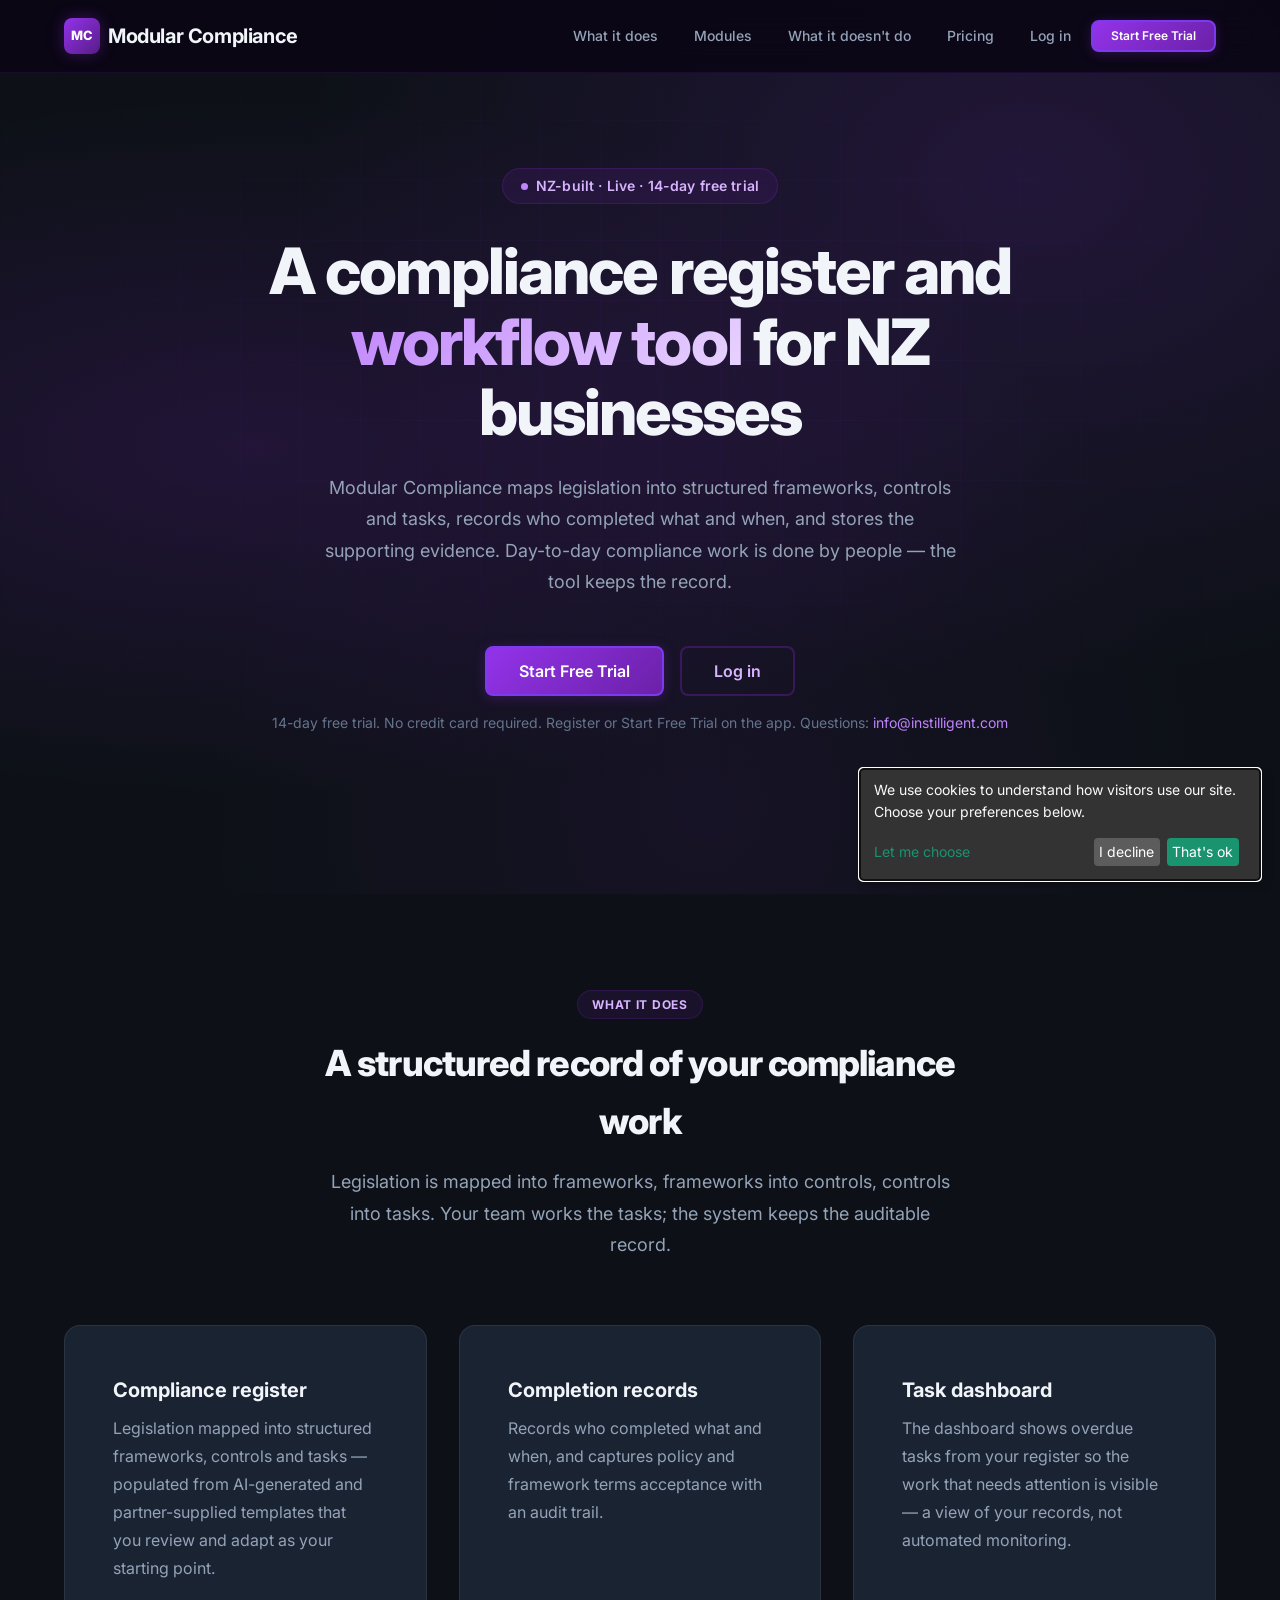
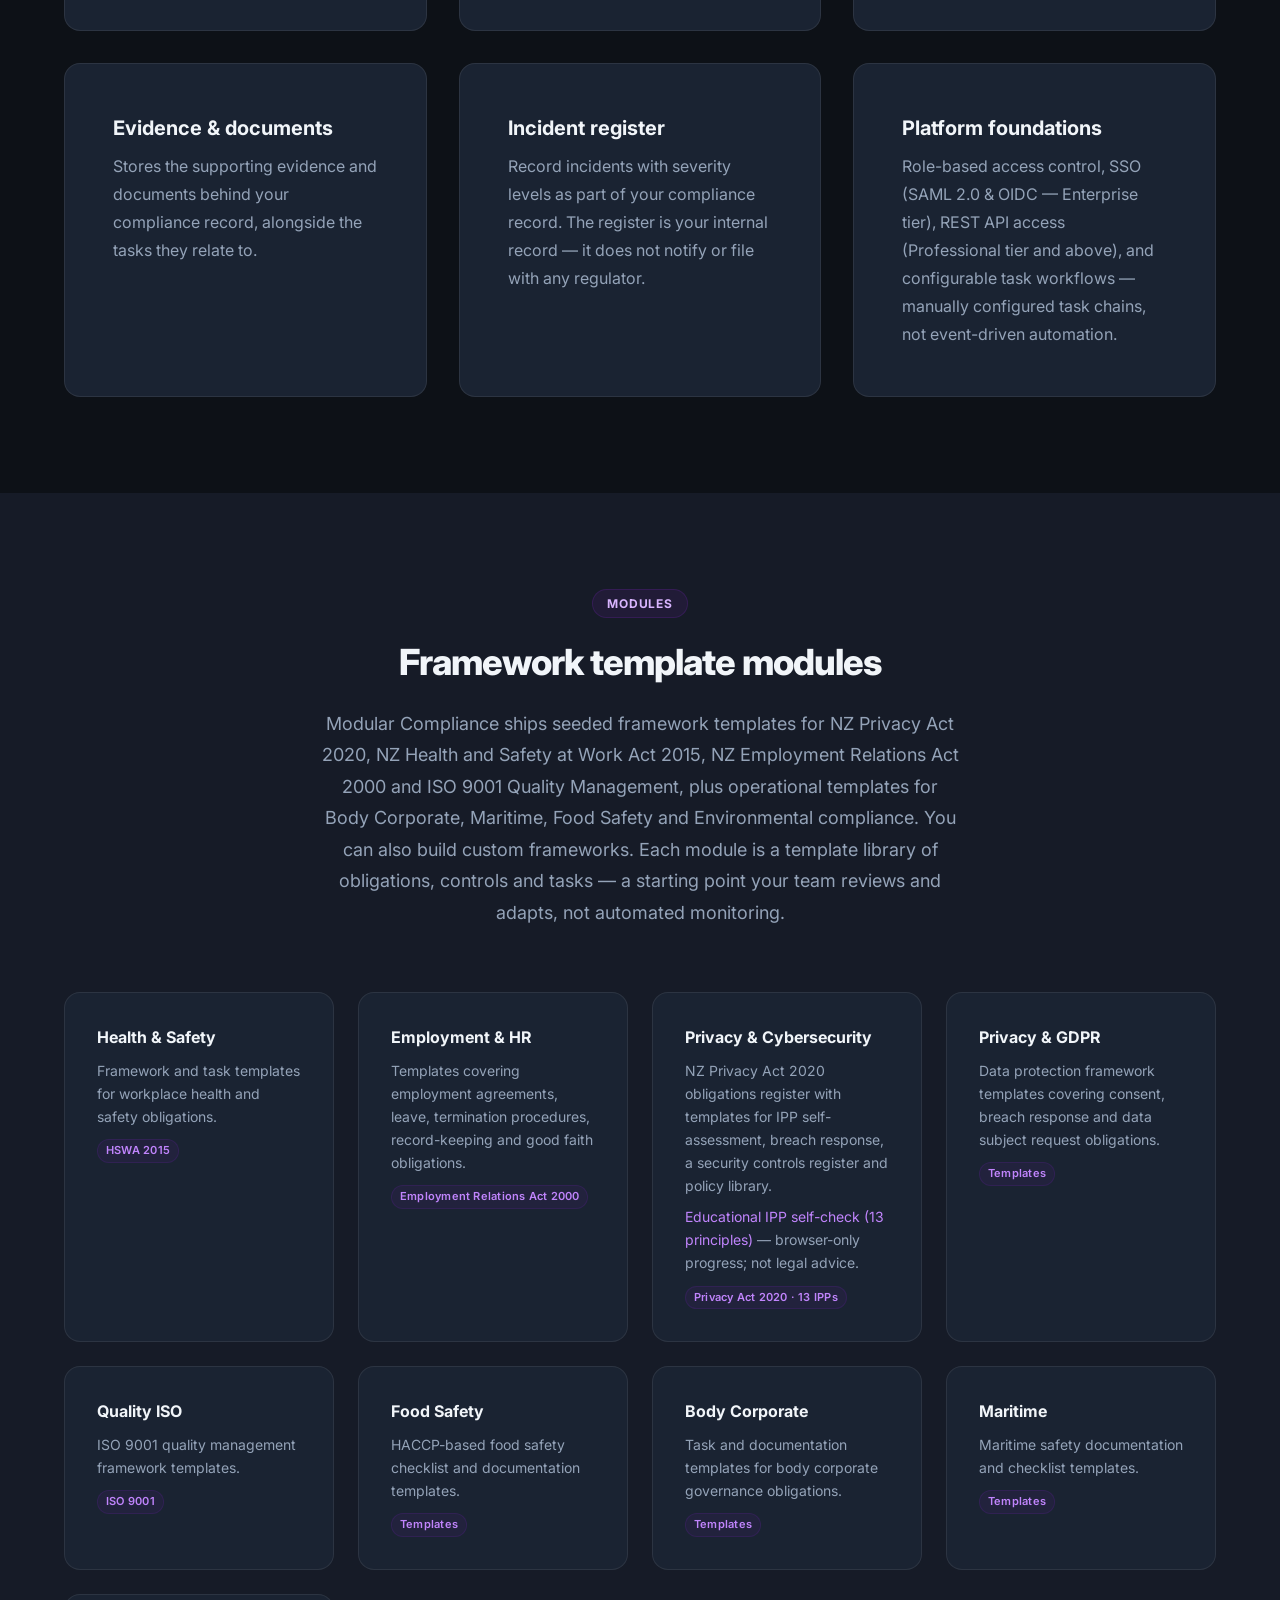
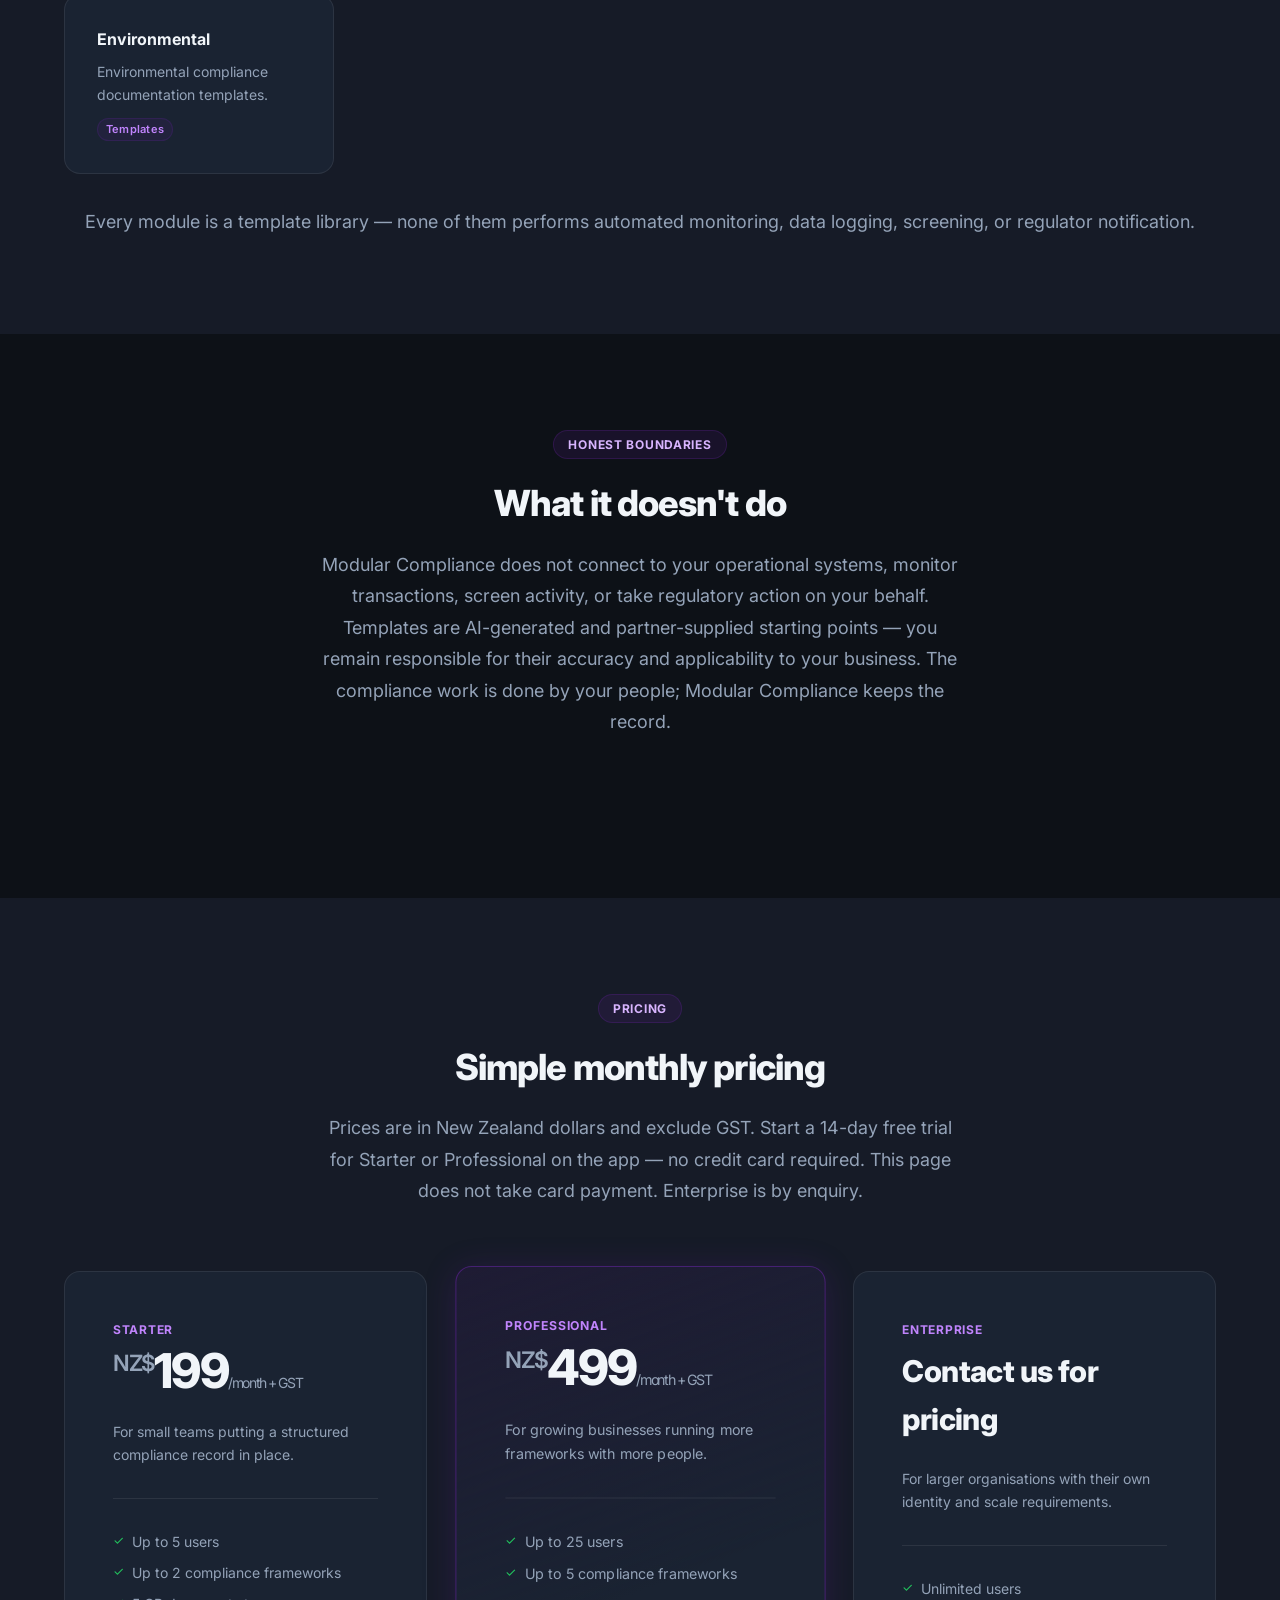
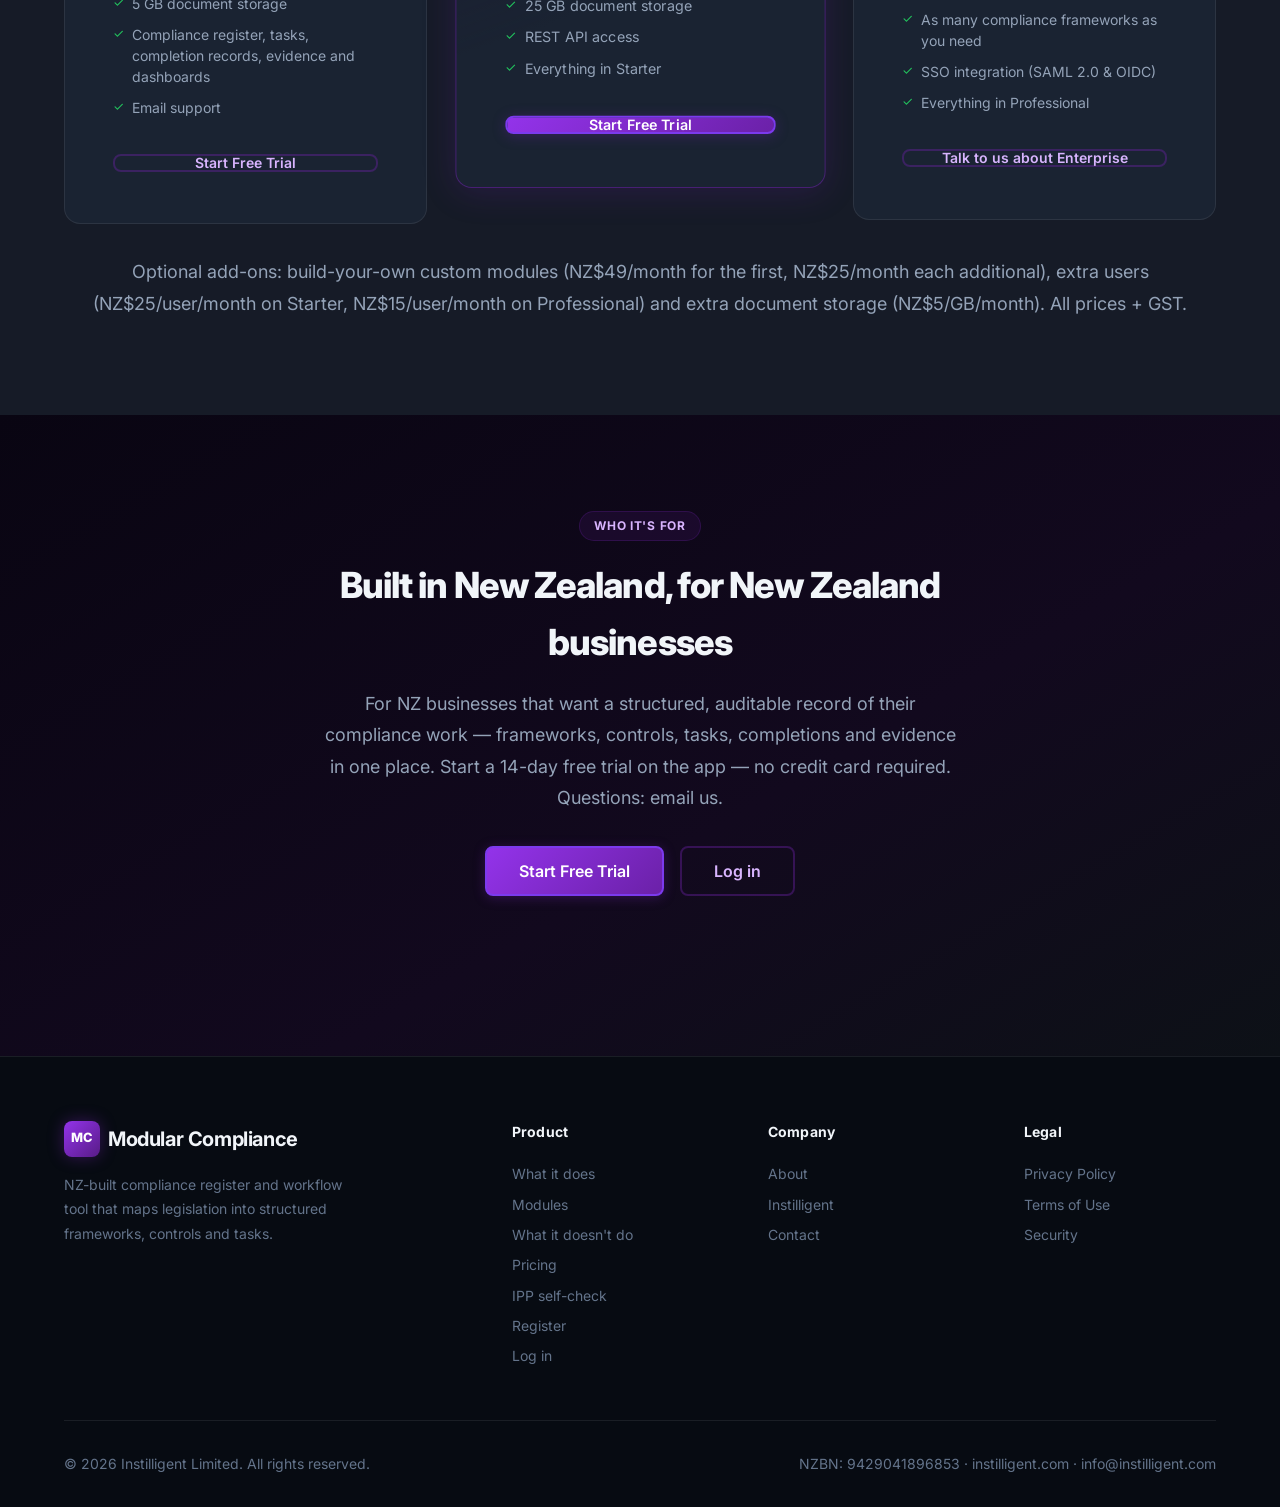
==== commit 253d8be9: "feat(site): add educational IPP self-check lead magnet at /privacy-ipp-checklist Standalone Cloudfla" ====
--- a/index.html
+++ b/index.html
@@ -212,6 +212,7 @@
             <div class="module-card">
                 <h3>Privacy &amp; Cybersecurity</h3>
                 <p>NZ Privacy Act 2020 obligations register with templates for IPP self-assessment, breach response, a security controls register and policy library.</p>
+                <p><a href="/privacy-ipp-checklist">Educational IPP self-check (13 principles)</a> — browser-only progress; not legal advice.</p>
                 <span class="module-tag">Privacy Act 2020 &middot; 13 IPPs</span>
             </div>
             <div class="module-card">
@@ -381,6 +382,7 @@
                 <a href="#modules">Modules</a>
                 <a href="#boundaries">What it doesn't do</a>
                 <a href="#pricing">Pricing</a>
+                <a href="/privacy-ipp-checklist">IPP self-check</a>
                 <a href="https://app.modularcompliance.com/register" data-cf-event="cta_click" data-cf-cta="footer_links_register">Register</a>
                 <a href="https://app.modularcompliance.com/login" data-cf-event="cta_click" data-cf-cta="footer_links_login">Log in</a>
             </div>
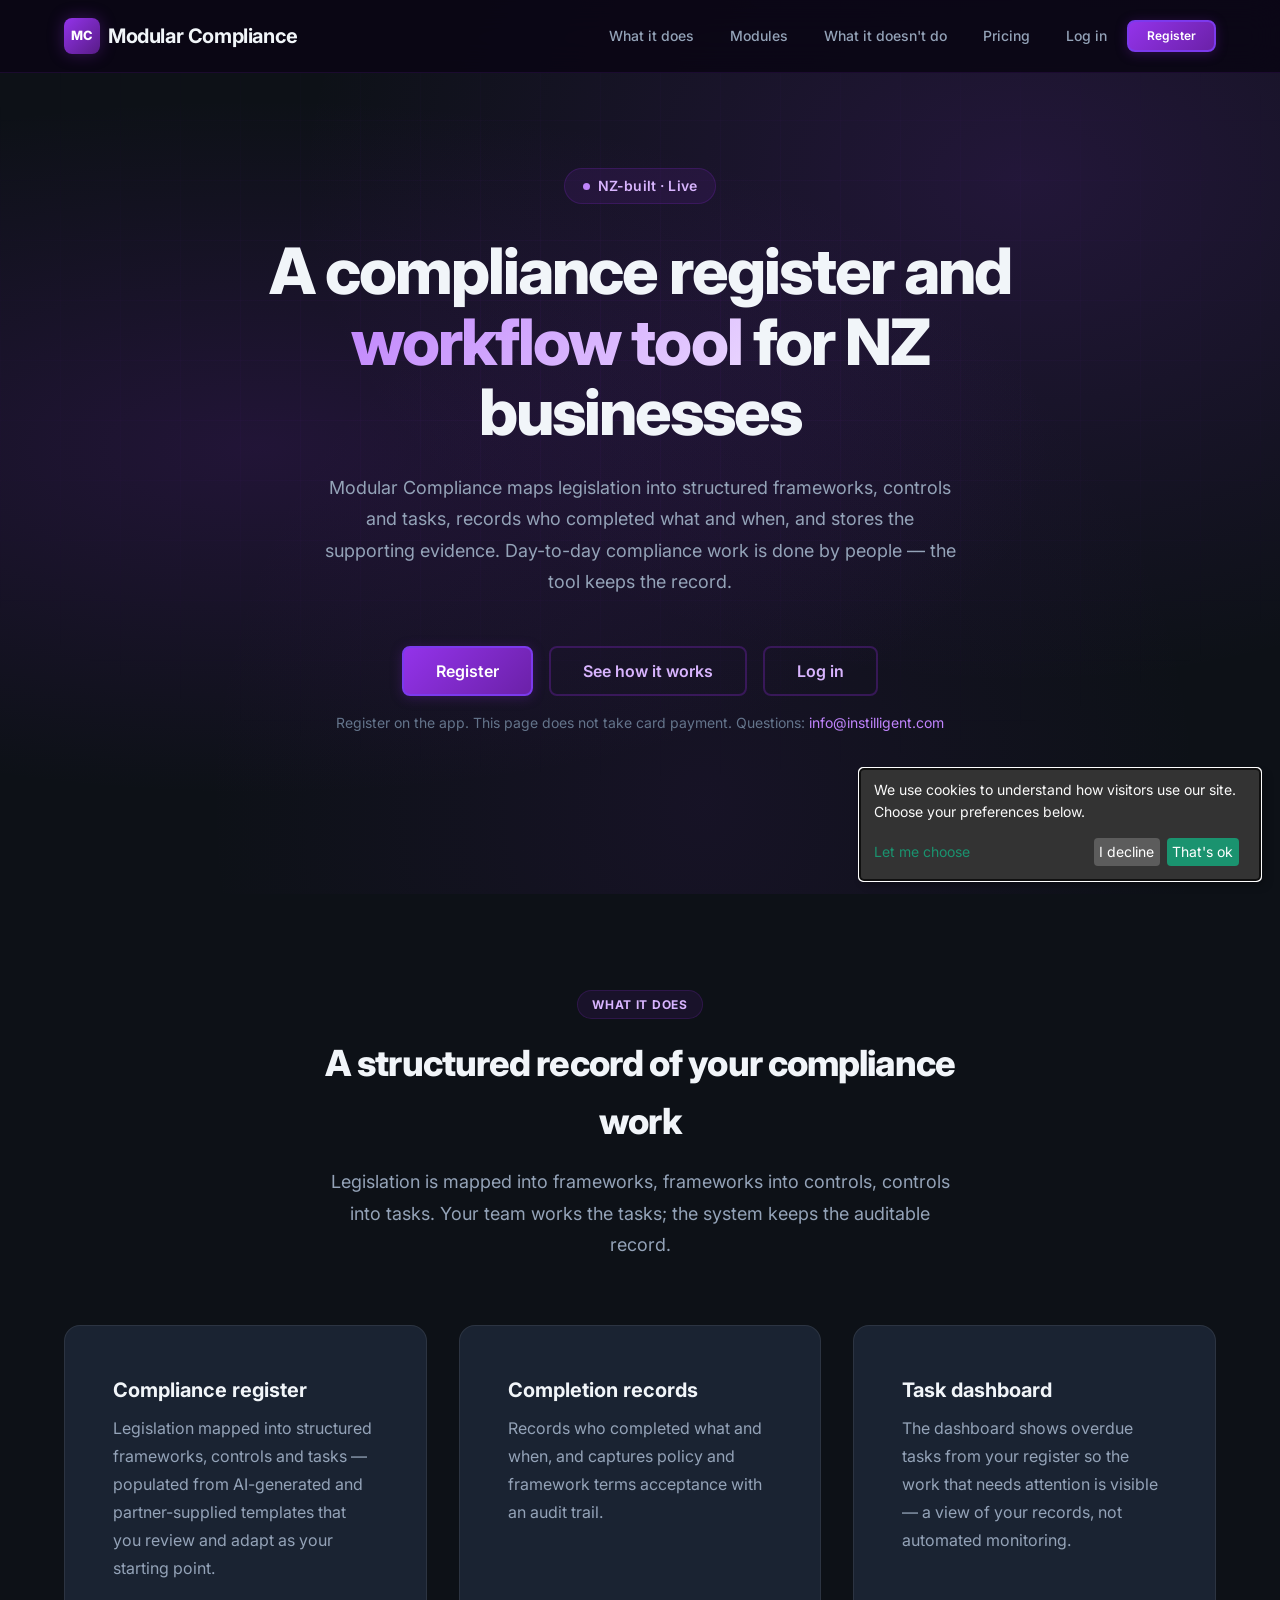
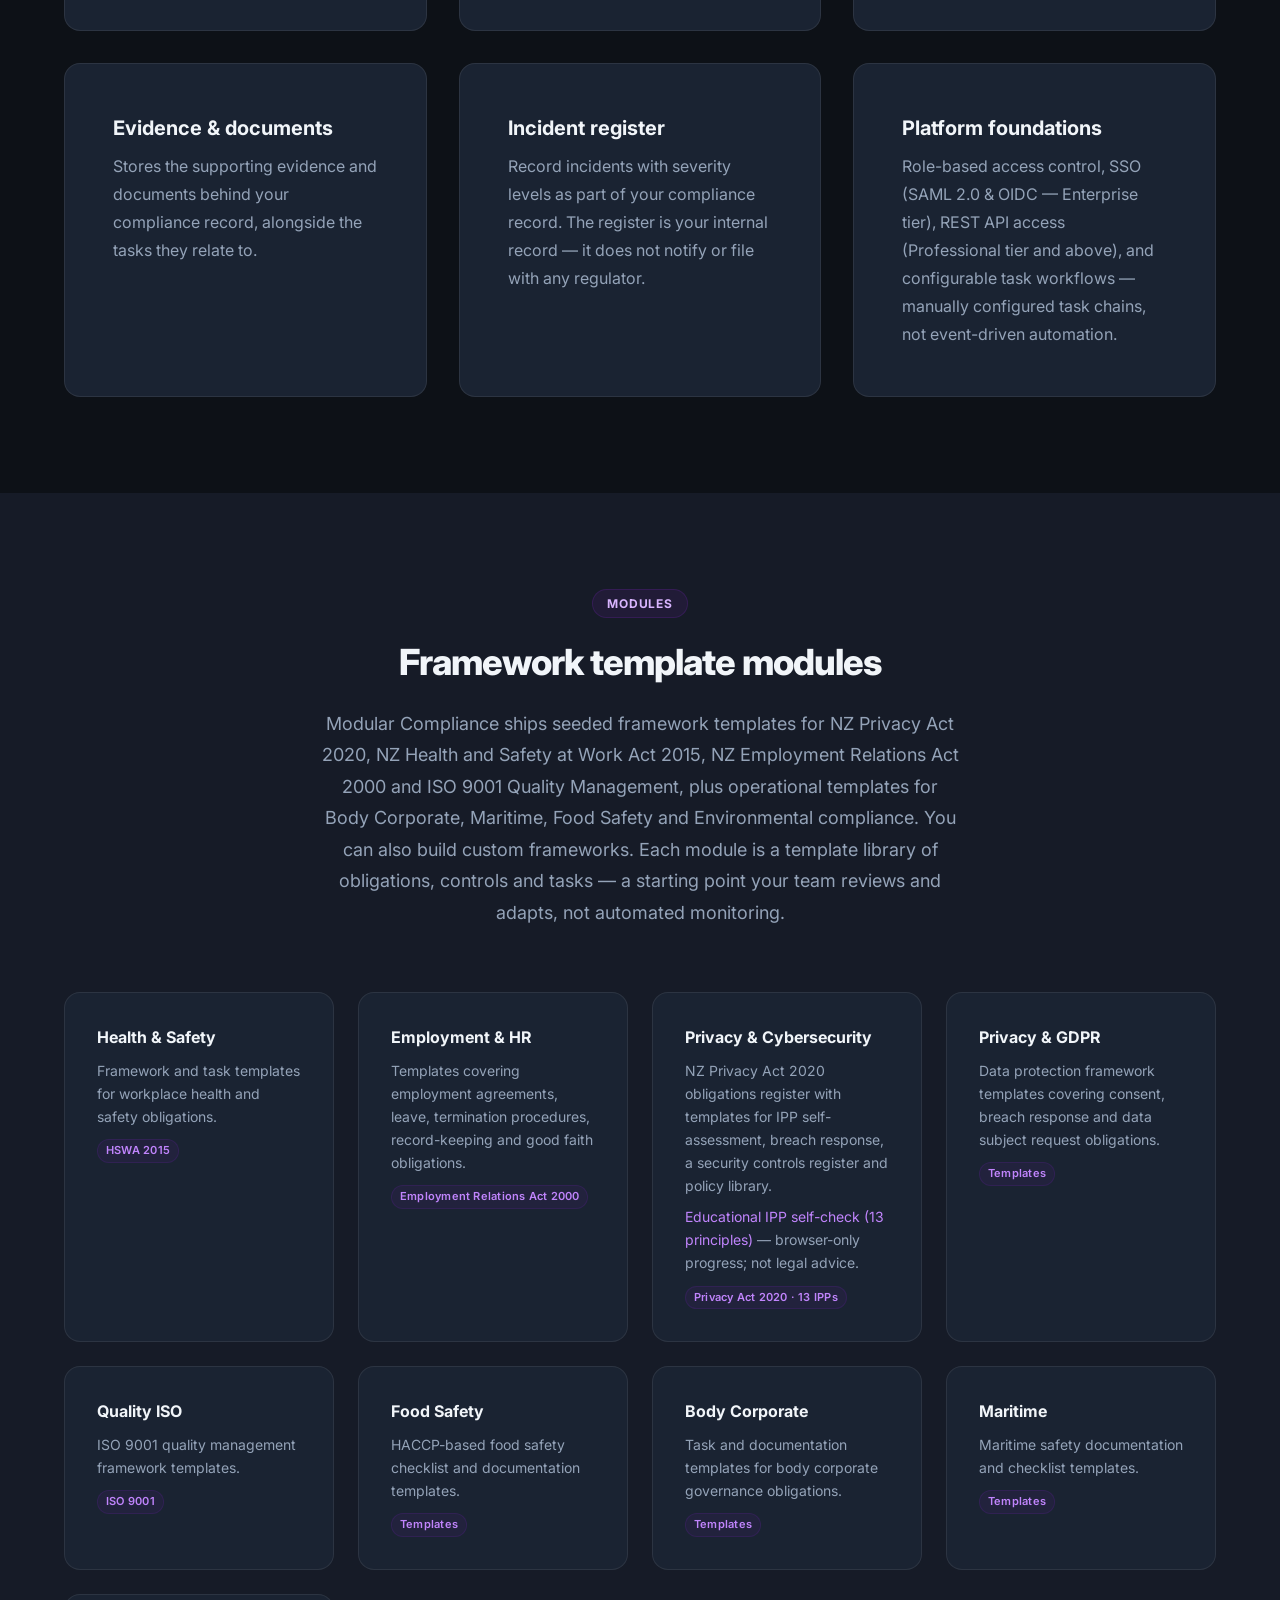
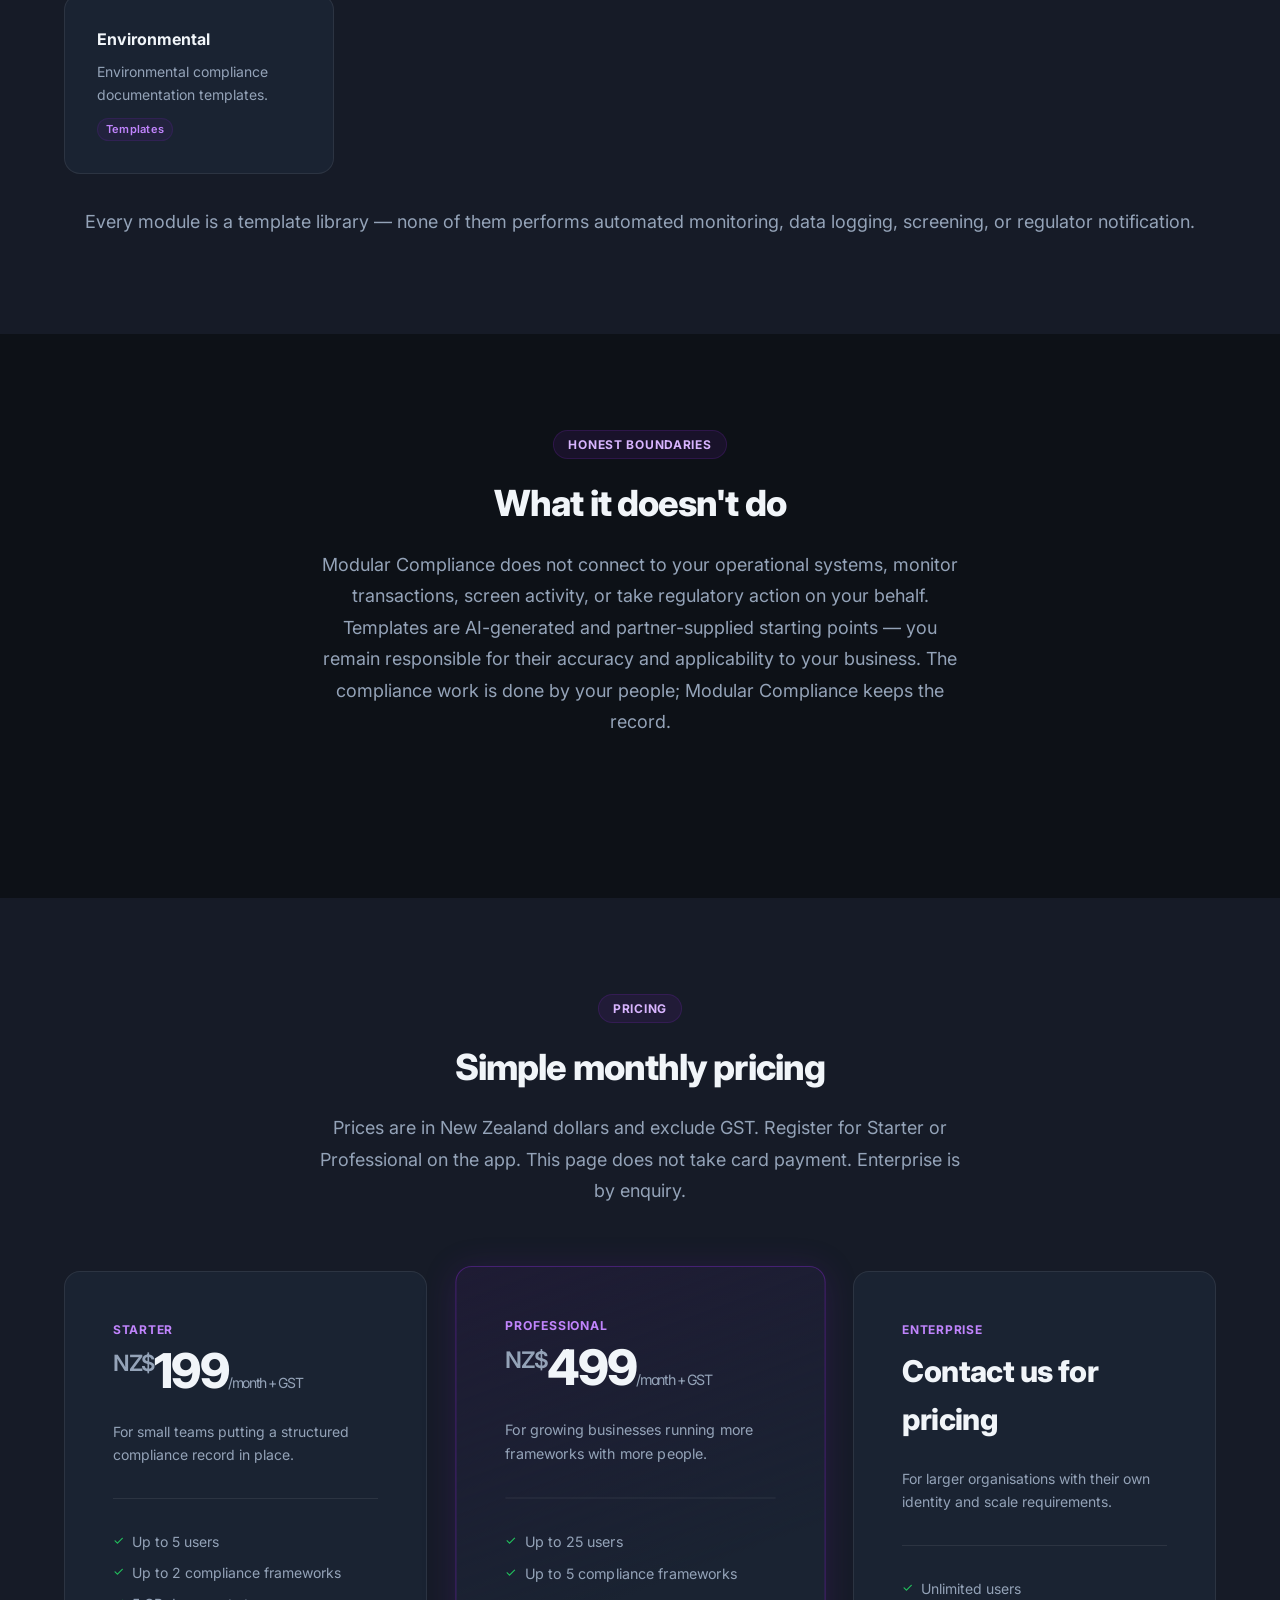
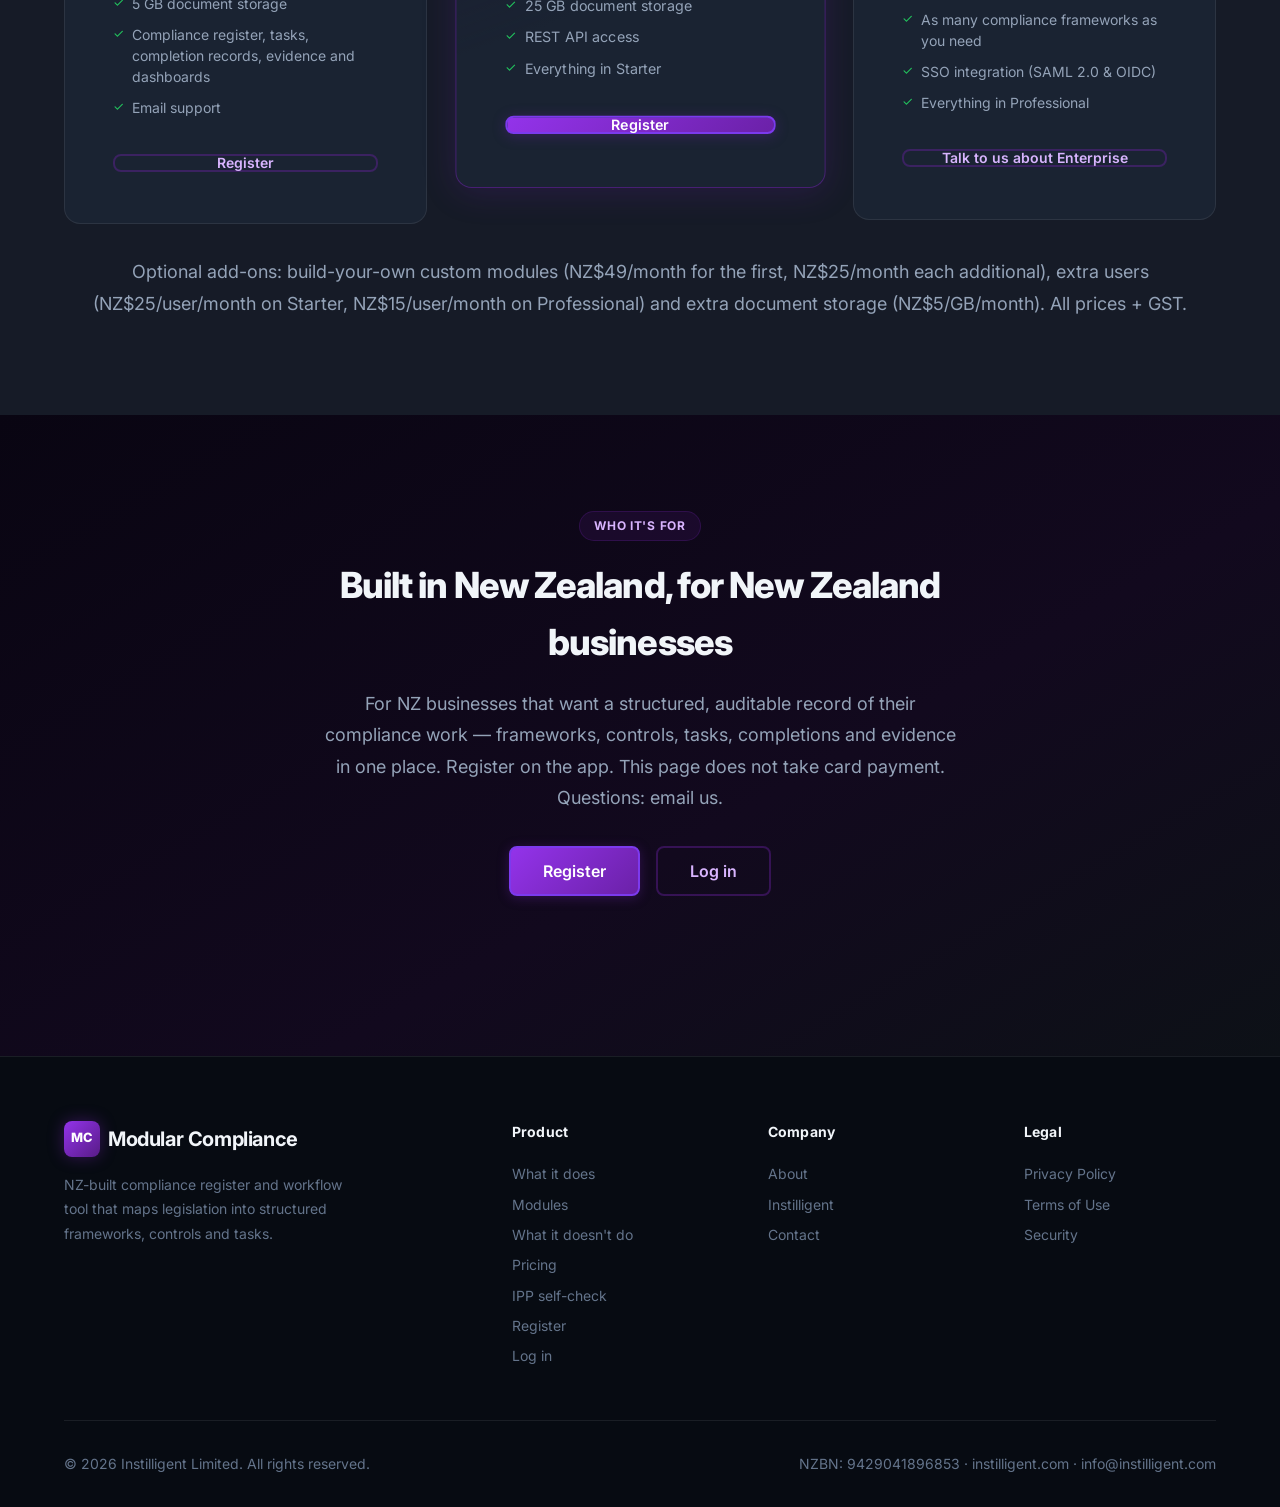
==== commit ae93450f: "fix(copy): drop Start Free Trial CTAs — Register, no live demo FTA bait-trial on modularcompliance.c" ====
--- a/index.html
+++ b/index.html
@@ -89,7 +89,7 @@
             <a href="#boundaries" class="nav-link">What it doesn't do</a>
             <a href="#pricing" class="nav-link">Pricing</a>
             <a href="https://app.modularcompliance.com/login" class="nav-link" data-cf-event="cta_click" data-cf-cta="nav_login">Log in</a>
-            <a href="https://app.modularcompliance.com/register" class="btn btn-primary btn-sm" data-cf-event="cta_click" data-cf-cta="nav_register">Start Free Trial</a>
+            <a href="https://app.modularcompliance.com/register" class="btn btn-primary btn-sm" data-cf-event="cta_click" data-cf-cta="nav_register">Register</a>
         </div>
     </div>
 </nav>
@@ -101,7 +101,7 @@
         <div class="hero-content">
             <div class="hero-badge">
                 <span class="badge-dot"></span>
-                NZ-built &middot; Live &middot; 14-day free trial
+                NZ-built &middot; Live
             </div>
             <h1 class="hero-title">
                 A compliance register and<br>
@@ -113,10 +113,11 @@
                 Day-to-day compliance work is done by people — the tool keeps the record.
             </p>
             <div class="hero-actions">
-                <a href="https://app.modularcompliance.com/register" class="btn btn-primary btn-lg" data-cf-event="cta_click" data-cf-cta="hero_register">Start Free Trial</a>
+                <a href="https://app.modularcompliance.com/register" class="btn btn-primary btn-lg" data-cf-event="cta_click" data-cf-cta="hero_register">Register</a>
+                <a href="#what-it-does" class="btn btn-outline btn-lg" data-cf-event="cta_click" data-cf-cta="hero_how_it_works">See how it works</a>
                 <a href="https://app.modularcompliance.com/login" class="btn btn-outline btn-lg" data-cf-event="cta_click" data-cf-cta="hero_login">Log in</a>
             </div>
-            <p class="hero-note">14-day free trial. No credit card required. Register or Start Free Trial on the app. Questions: <a href="mailto:info@instilligent.com?subject=Modular%20Compliance" data-cf-event="cta_click" data-cf-cta="hero_note_email">info@instilligent.com</a></p>
+            <p class="hero-note">Register on the app. This page does not take card payment. Questions: <a href="mailto:info@instilligent.com?subject=Modular%20Compliance" data-cf-event="cta_click" data-cf-cta="hero_note_email">info@instilligent.com</a></p>
         </div>
     </div>
 </section>
@@ -277,9 +278,8 @@
             <span class="section-tag">Pricing</span>
             <h2 class="section-title">Simple monthly pricing</h2>
             <p class="section-subtitle">
-                Prices are in New Zealand dollars and exclude GST. Start a 14-day free trial
-                for Starter or Professional on the app — no credit card required. This page
-                does not take card payment. Enterprise is by enquiry.
+                Prices are in New Zealand dollars and exclude GST. Register for Starter or
+                Professional on the app. This page does not take card payment. Enterprise is by enquiry.
             </p>
         </div>
         <div class="pricing-grid">
@@ -298,7 +298,7 @@
                     <li><span class="check">✓</span>Compliance register, tasks, completion records, evidence and dashboards</li>
                     <li><span class="check">✓</span>Email support</li>
                 </ul>
-                <a href="https://app.modularcompliance.com/register?plan=starter" class="btn btn-outline btn-full" data-cf-event="cta_click" data-cf-cta="pricing_starter">Start Free Trial</a>
+                <a href="https://app.modularcompliance.com/register?plan=starter" class="btn btn-outline btn-full" data-cf-event="cta_click" data-cf-cta="pricing_starter">Register</a>
             </div>
             <div class="pricing-card featured">
                 <div class="pricing-tier">Professional</div>
@@ -315,7 +315,7 @@
                     <li><span class="check">✓</span>REST API access</li>
                     <li><span class="check">✓</span>Everything in Starter</li>
                 </ul>
-                <a href="https://app.modularcompliance.com/register?plan=professional" class="btn btn-primary btn-full" data-cf-event="cta_click" data-cf-cta="pricing_professional">Start Free Trial</a>
+                <a href="https://app.modularcompliance.com/register?plan=professional" class="btn btn-primary btn-full" data-cf-event="cta_click" data-cf-cta="pricing_professional">Register</a>
             </div>
             <div class="pricing-card enterprise">
                 <div class="pricing-tier">Enterprise</div>
@@ -352,10 +352,10 @@
             <p class="section-subtitle">
                 For NZ businesses that want a structured, auditable record of their compliance
                 work — frameworks, controls, tasks, completions and evidence in one place.
-                Start a 14-day free trial on the app — no credit card required. Questions: email us.
+                Register on the app. This page does not take card payment. Questions: email us.
             </p>
             <div class="hero-actions" style="justify-content: center; margin-top: 2rem;">
-                <a href="https://app.modularcompliance.com/register" class="btn btn-primary btn-lg" data-cf-event="cta_click" data-cf-cta="footer_register">Start Free Trial</a>
+                <a href="https://app.modularcompliance.com/register" class="btn btn-primary btn-lg" data-cf-event="cta_click" data-cf-cta="footer_register">Register</a>
                 <a href="https://app.modularcompliance.com/login" class="btn btn-outline btn-lg" data-cf-event="cta_click" data-cf-cta="footer_login">Log in</a>
             </div>
         </div>
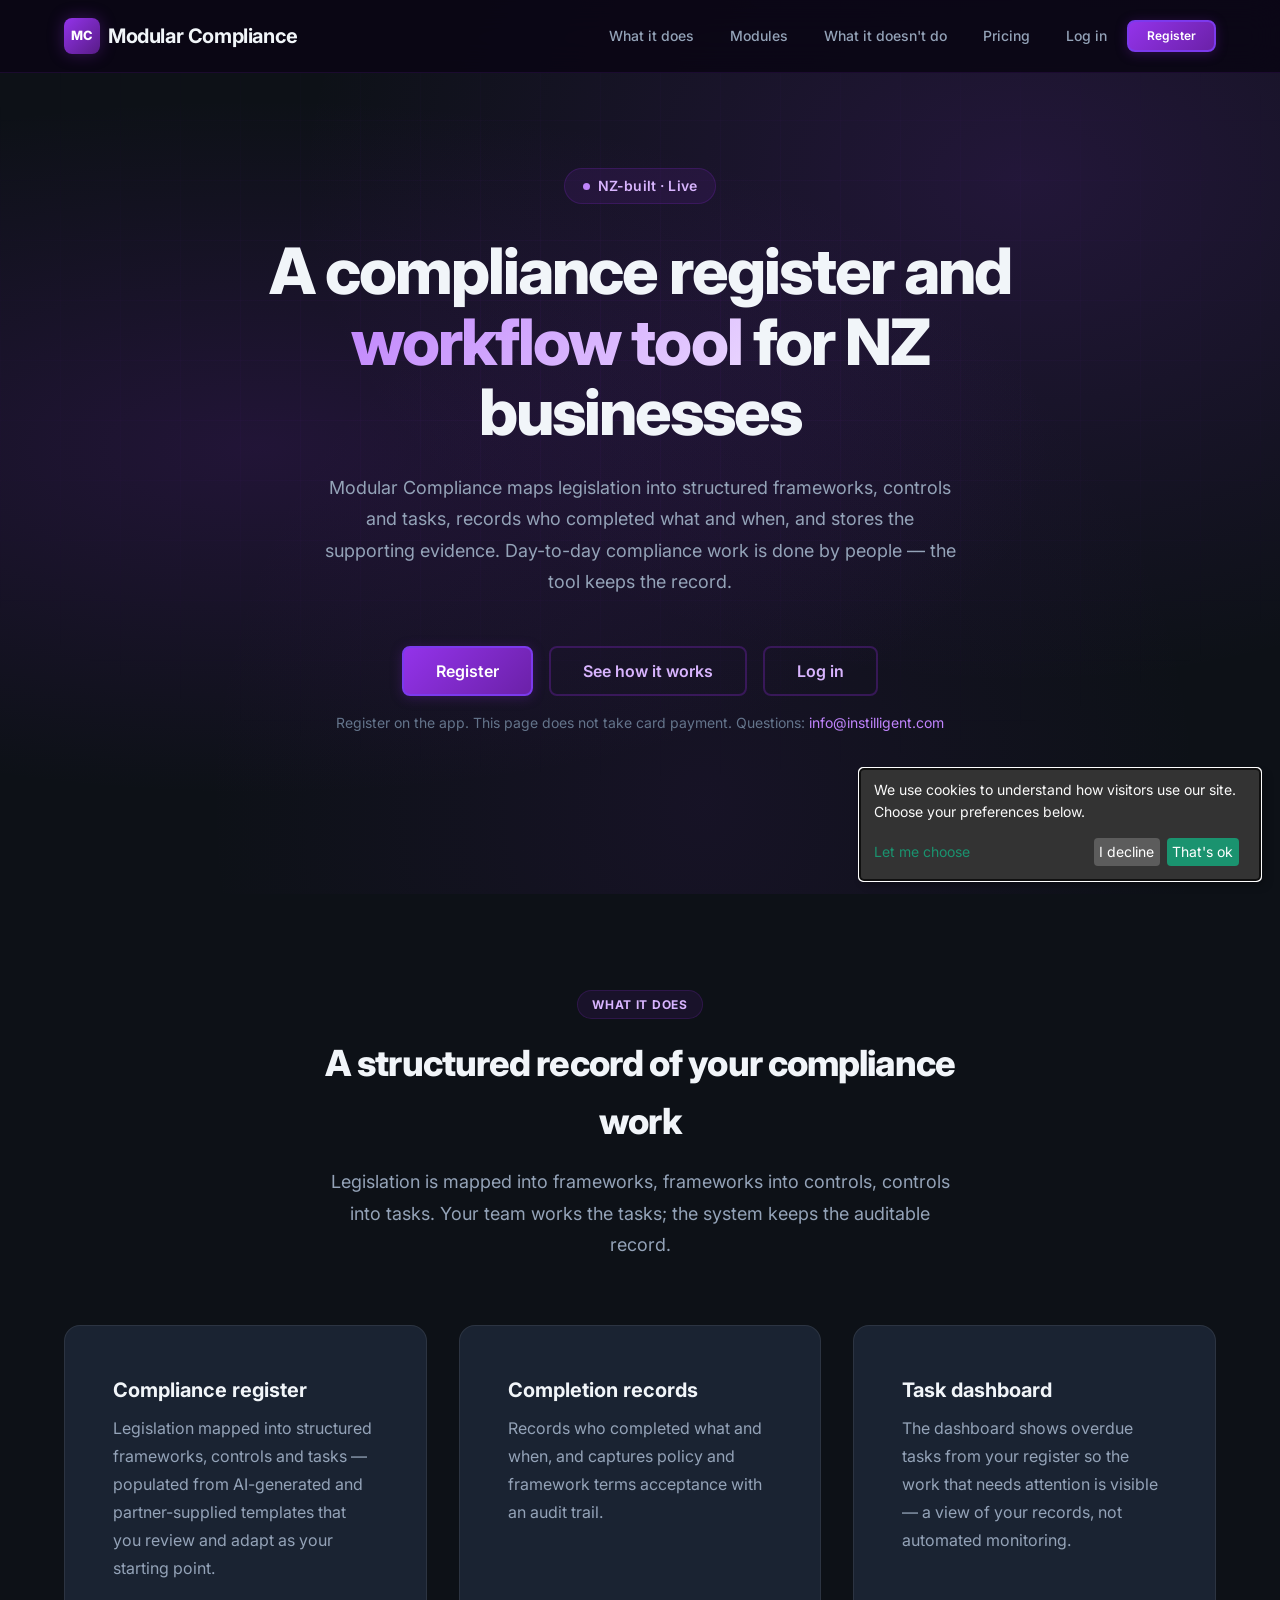
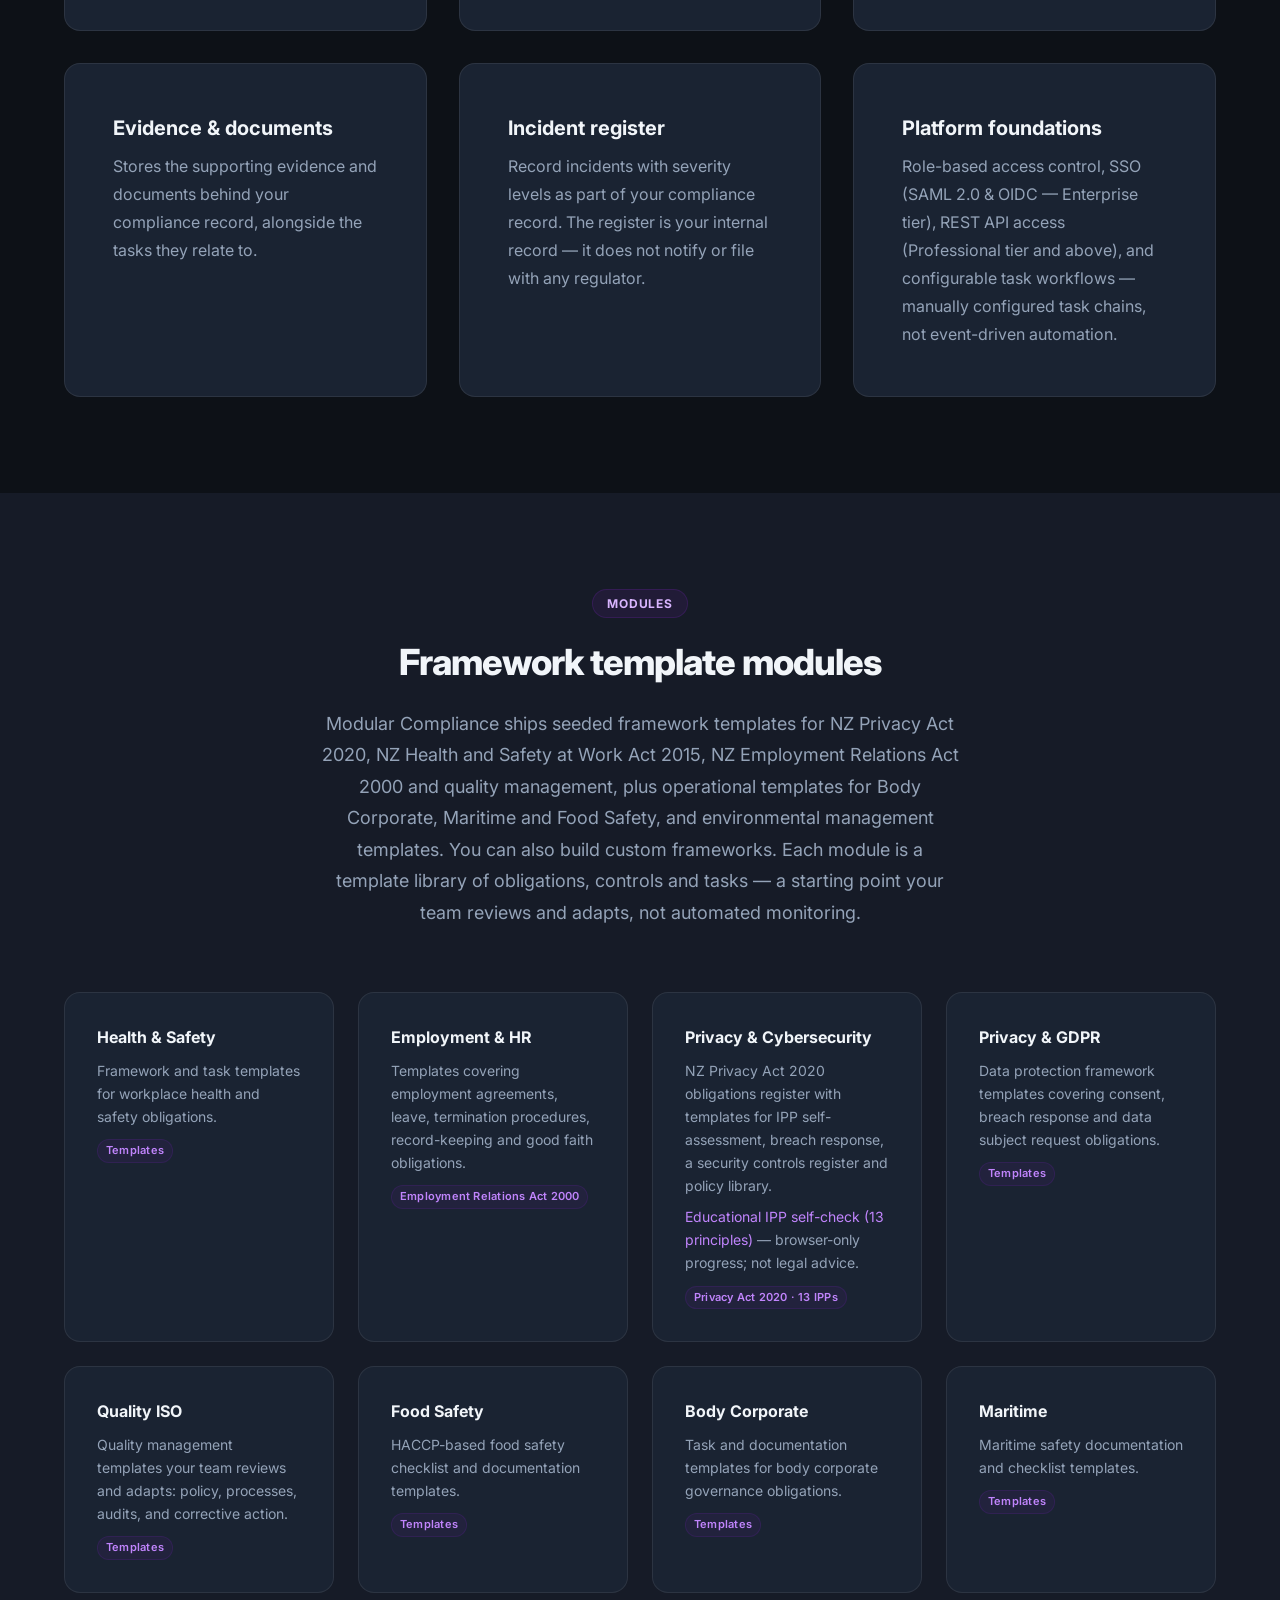
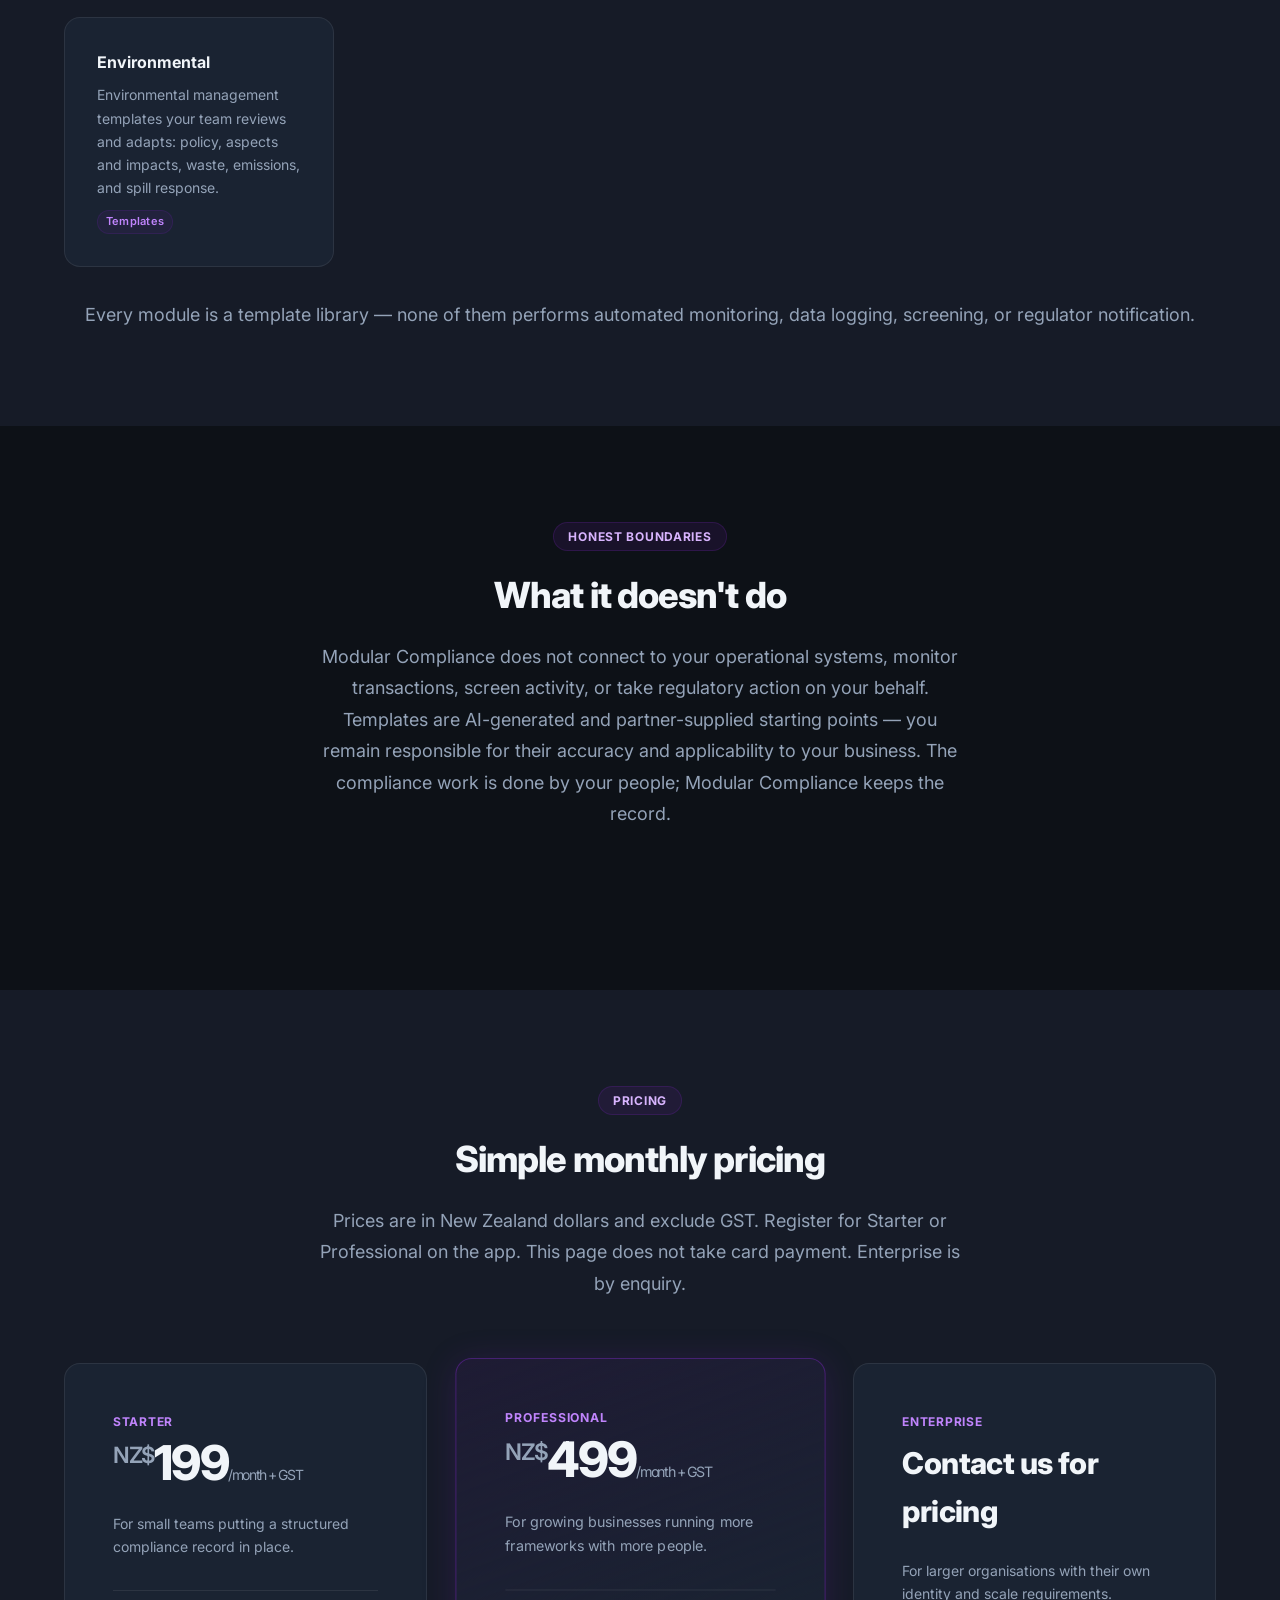
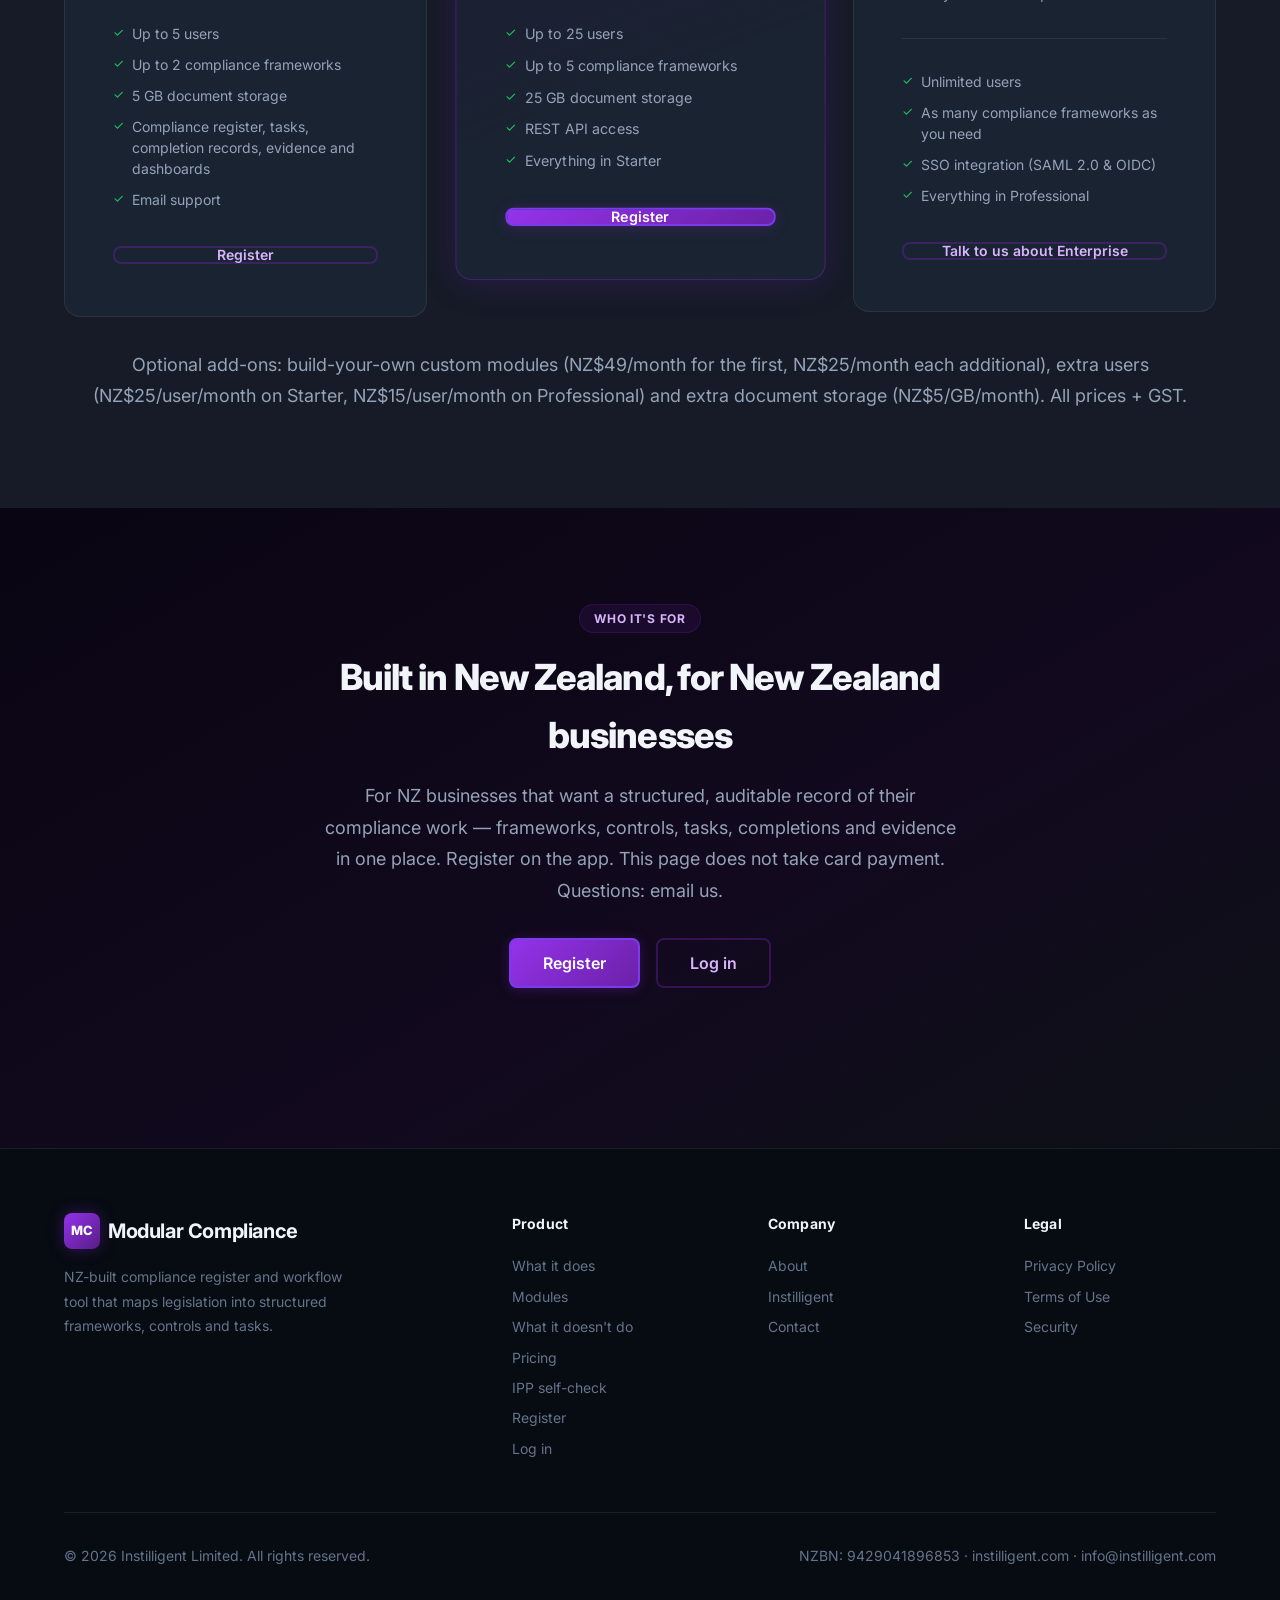
==== commit 9ad45feb: "fix(copy): align site claims with no-AI default and template-notice GTM Matches Modular Compliance m" ====
--- a/index.html
+++ b/index.html
@@ -193,8 +193,8 @@
             <p class="section-subtitle">
                 Modular Compliance ships seeded framework templates for NZ Privacy Act 2020,
                 NZ Health and Safety at Work Act 2015, NZ Employment Relations Act 2000 and
-                ISO 9001 Quality Management, plus operational templates for Body Corporate,
-                Maritime, Food Safety and Environmental compliance. You can also build custom
+                quality management, plus operational templates for Body Corporate,
+                Maritime and Food Safety, and environmental management templates. You can also build custom
                 frameworks. Each module is a template library of obligations, controls and
                 tasks — a starting point your team reviews and adapts, not automated monitoring.
             </p>
@@ -203,7 +203,7 @@
             <div class="module-card">
                 <h3>Health &amp; Safety</h3>
                 <p>Framework and task templates for workplace health and safety obligations.</p>
-                <span class="module-tag">HSWA 2015</span>
+                <span class="module-tag">Templates</span>
             </div>
             <div class="module-card">
                 <h3>Employment &amp; HR</h3>
@@ -223,8 +223,8 @@
             </div>
             <div class="module-card">
                 <h3>Quality ISO</h3>
-                <p>ISO 9001 quality management framework templates.</p>
-                <span class="module-tag">ISO 9001</span>
+                <p>Quality management templates your team reviews and adapts: policy, processes, audits, and corrective action.</p>
+                <span class="module-tag">Templates</span>
             </div>
             <div class="module-card">
                 <h3>Food Safety</h3>
@@ -243,7 +243,7 @@
             </div>
             <div class="module-card">
                 <h3>Environmental</h3>
-                <p>Environmental compliance documentation templates.</p>
+                <p>Environmental management templates your team reviews and adapts: policy, aspects and impacts, waste, emissions, and spill response.</p>
                 <span class="module-tag">Templates</span>
             </div>
         </div>
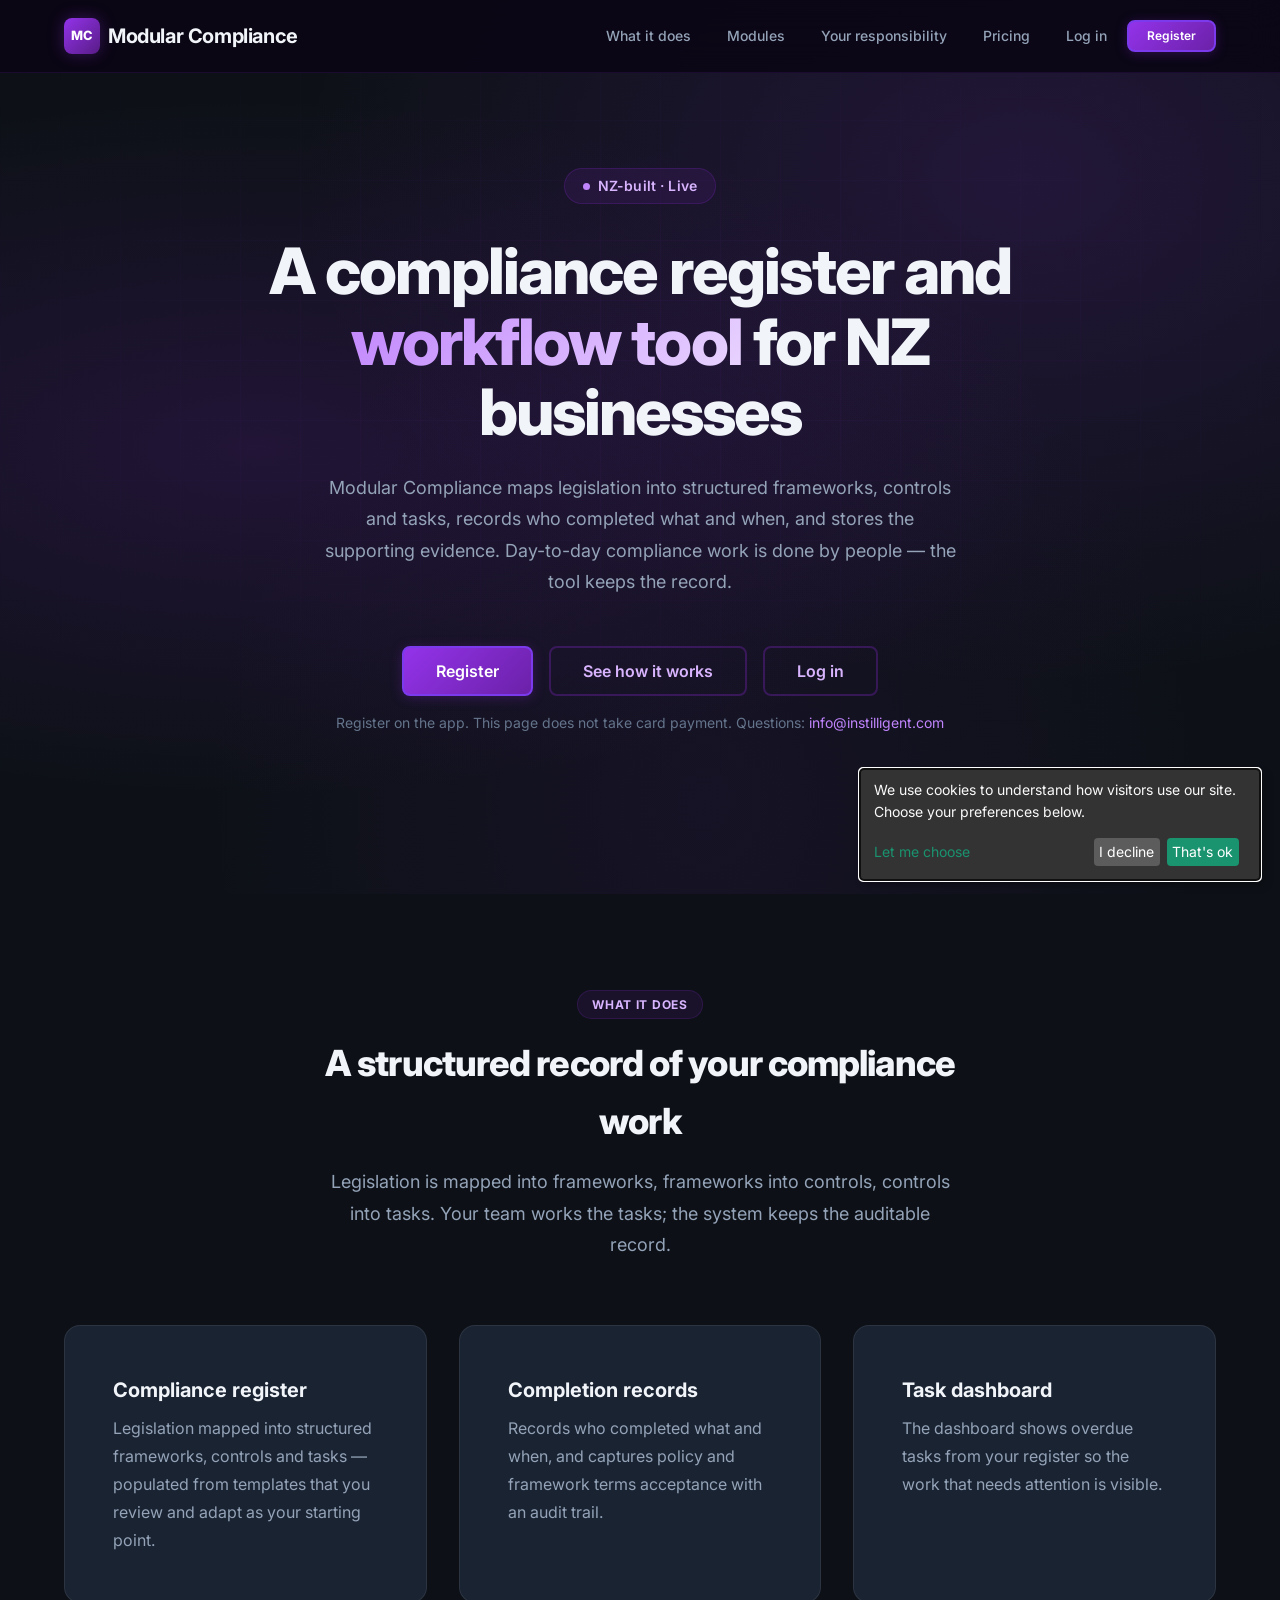
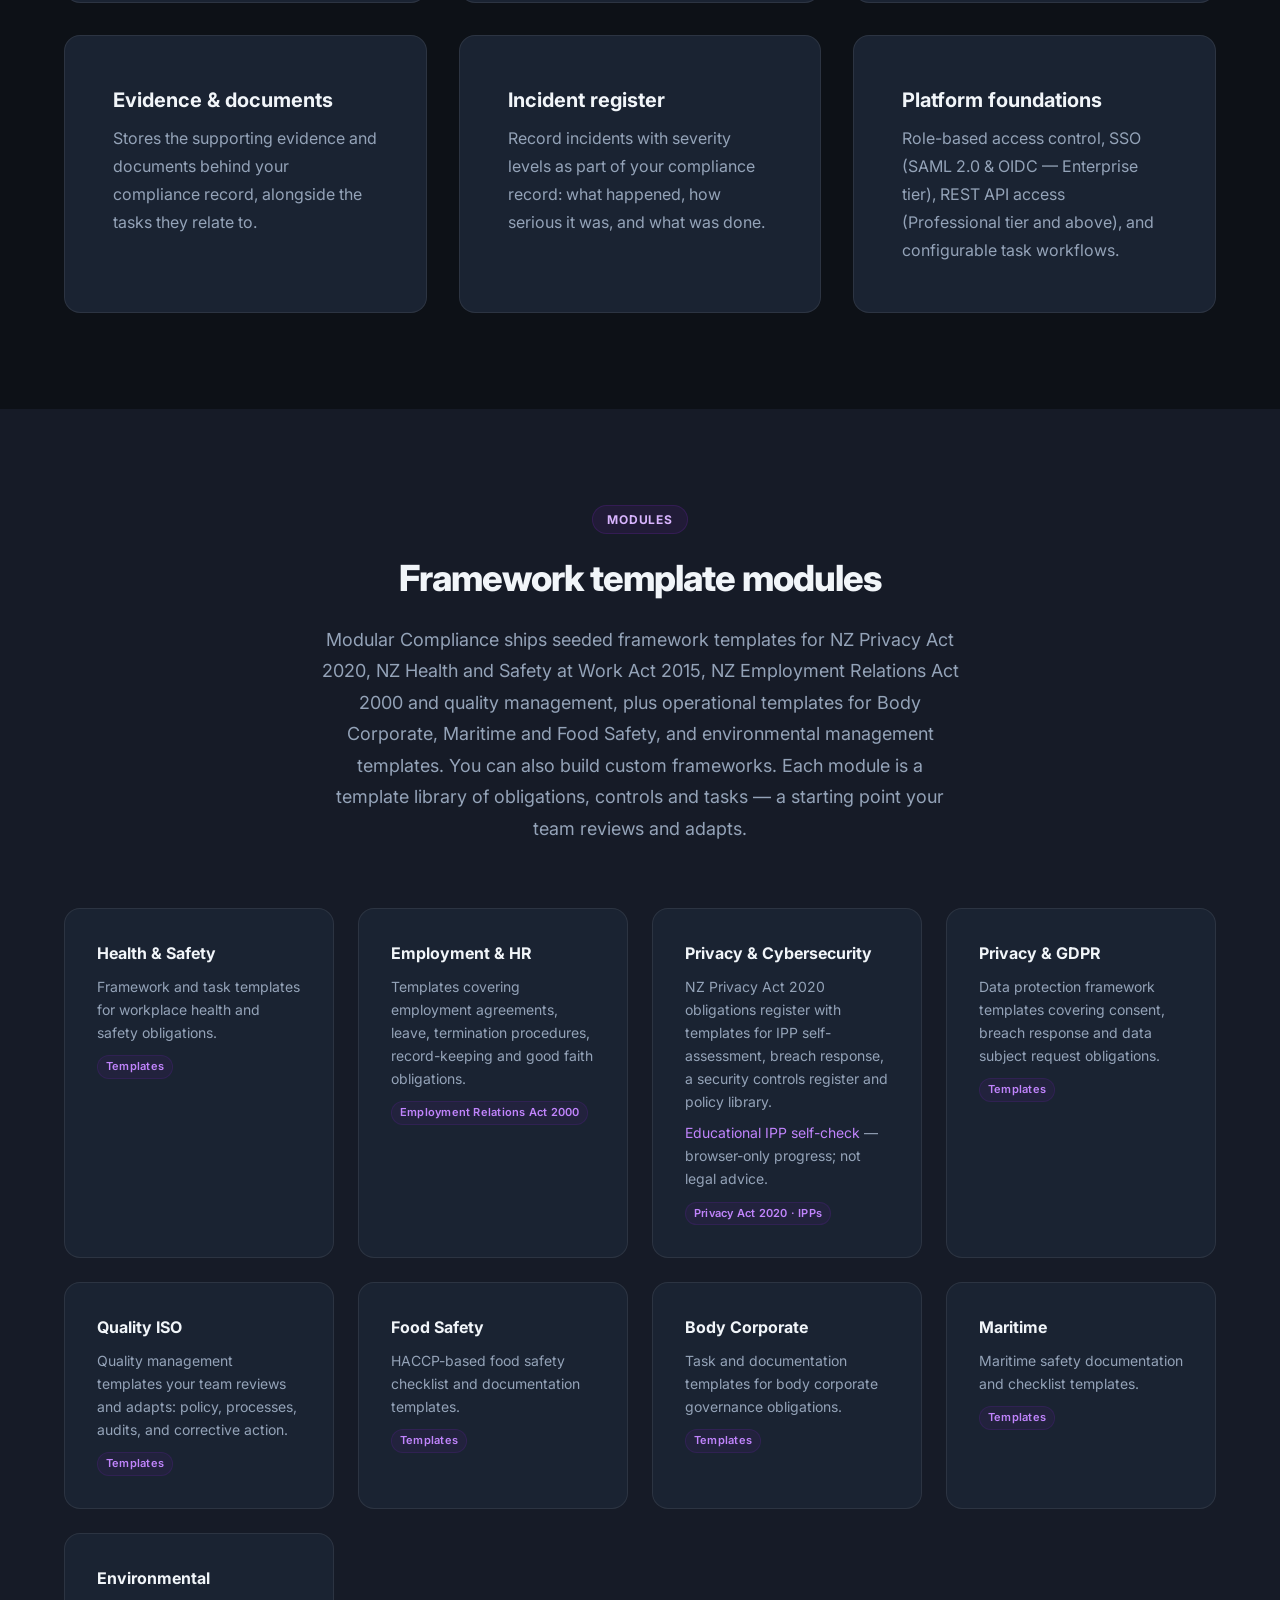
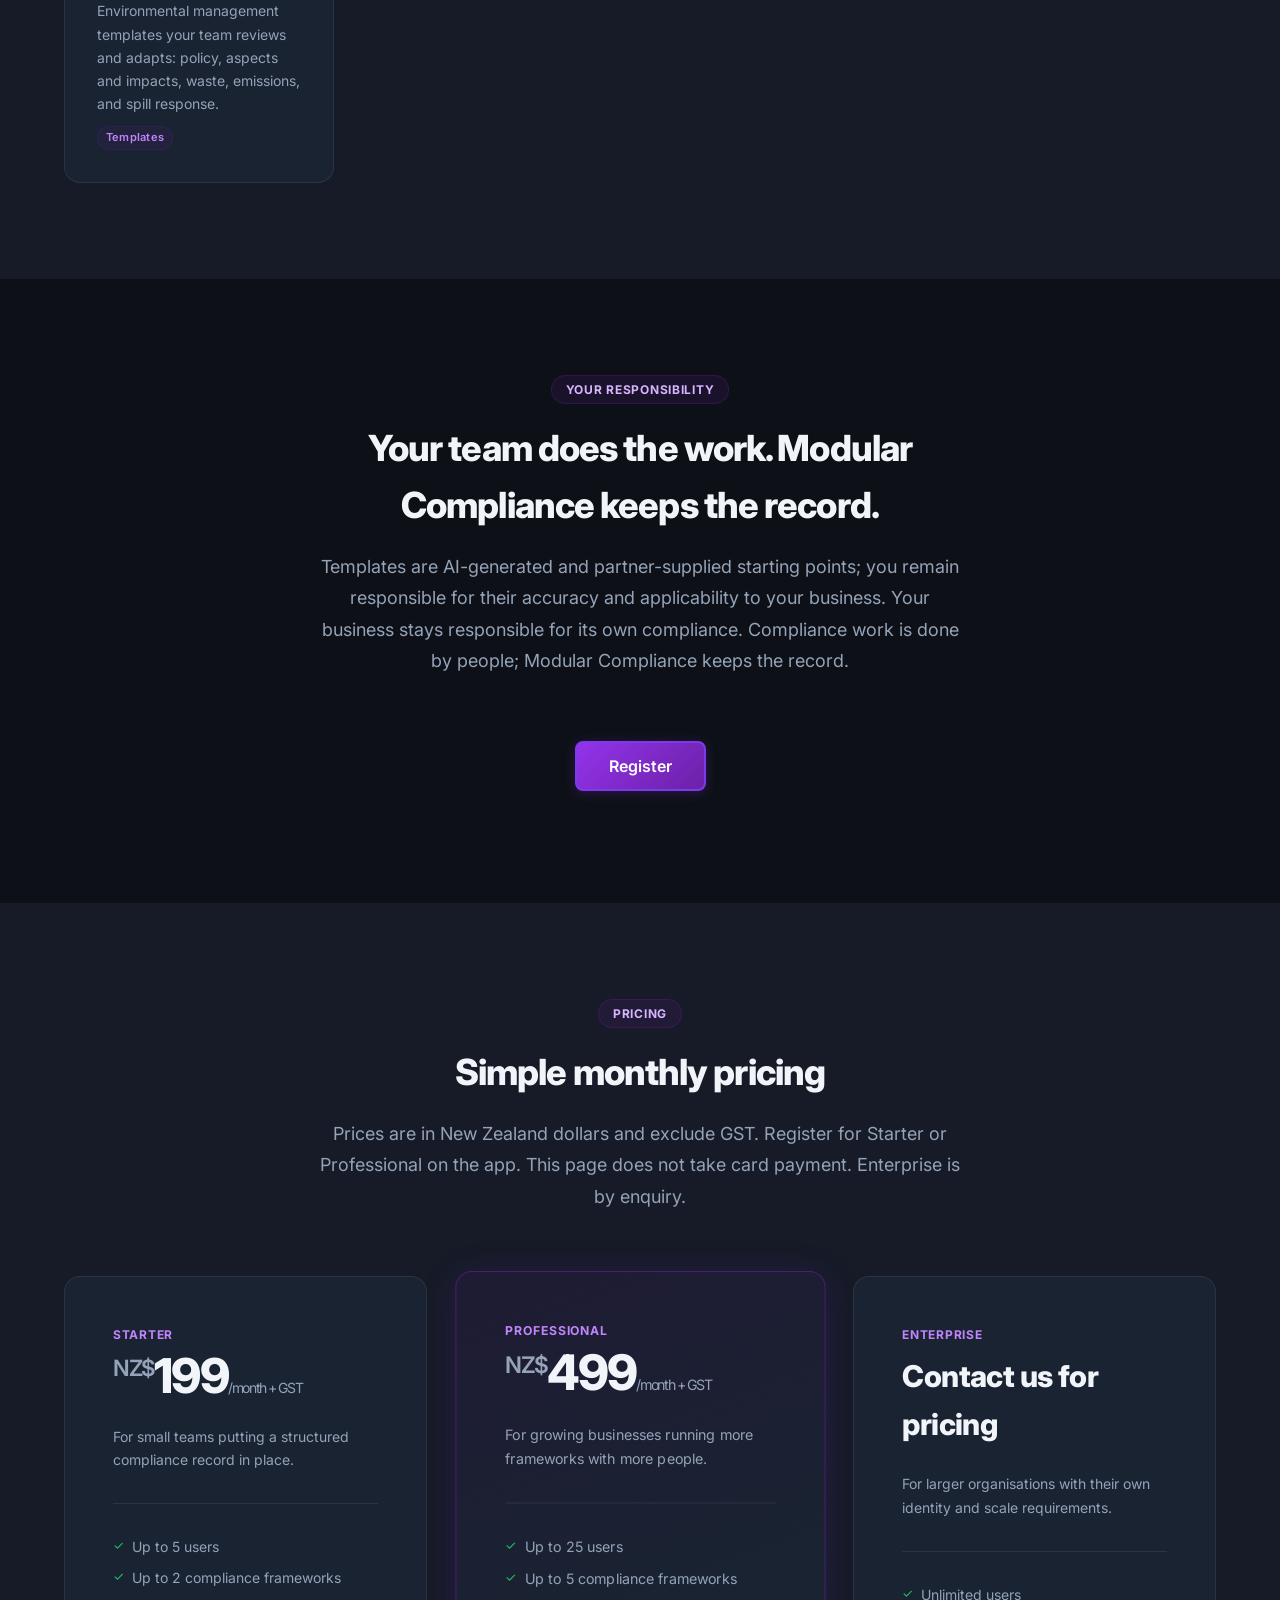
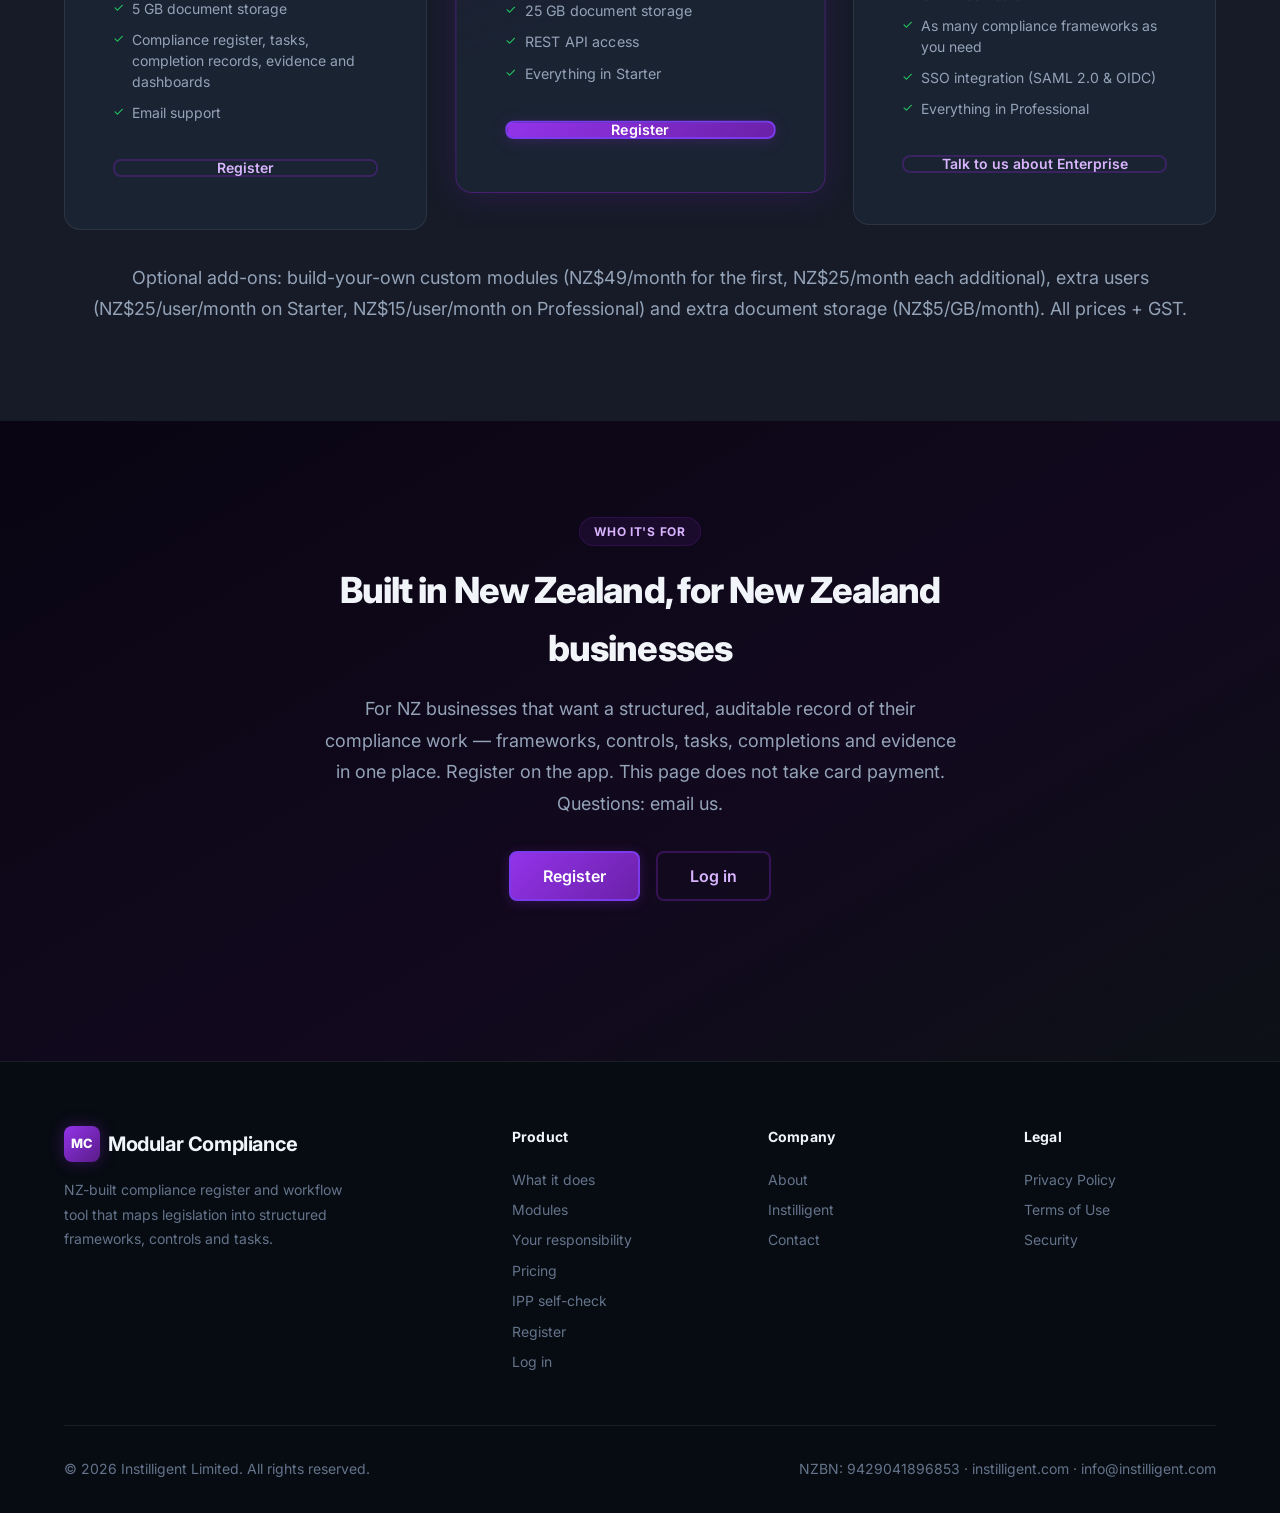
==== commit 82e45a60: "fix(copy): MC site marketing-gate + IPP 3A claims fix (CPO 2026-10-10) — copy only - Replace 'What i" ====
--- a/index.html
+++ b/index.html
@@ -51,7 +51,7 @@
       "url": "https://modularcompliance.com",
       "applicationCategory": "BusinessApplication",
       "operatingSystem": "Web",
-      "description": "NZ-built compliance register and workflow tool that maps legislation into structured frameworks, controls and tasks. Day-to-day compliance work is done by people; the tool keeps the record. It does not connect to operational systems, monitor transactions, screen activity, or take regulatory action.",
+      "description": "NZ-built compliance register and workflow tool that maps legislation into structured frameworks, controls and tasks. Day-to-day compliance work is done by people; the tool keeps the record.",
       "provider": {
         "@type": "Organization",
         "name": "Instilligent Limited",
@@ -86,7 +86,7 @@
         <div class="nav-links" id="navLinks">
             <a href="#what-it-does" class="nav-link">What it does</a>
             <a href="#modules" class="nav-link">Modules</a>
-            <a href="#boundaries" class="nav-link">What it doesn't do</a>
+            <a href="#boundaries" class="nav-link">Your responsibility</a>
             <a href="#pricing" class="nav-link">Pricing</a>
             <a href="https://app.modularcompliance.com/login" class="nav-link" data-cf-event="cta_click" data-cf-cta="nav_login">Log in</a>
             <a href="https://app.modularcompliance.com/register" class="btn btn-primary btn-sm" data-cf-event="cta_click" data-cf-cta="nav_register">Register</a>
@@ -138,8 +138,7 @@
                 <h3 class="card-title">Compliance register</h3>
                 <p class="card-text">
                     Legislation mapped into structured frameworks, controls and tasks —
-                    populated from AI-generated and partner-supplied templates that you
-                    review and adapt as your starting point.
+                    populated from templates that you review and adapt as your starting point.
                 </p>
             </div>
             <div class="card card-hover">
@@ -153,8 +152,7 @@
                 <h3 class="card-title">Task dashboard</h3>
                 <p class="card-text">
                     The dashboard shows overdue tasks from your register so the work that
-                    needs attention is visible — a view of your records, not automated
-                    monitoring.
+                    needs attention is visible.
                 </p>
             </div>
             <div class="card card-hover">
@@ -168,8 +166,7 @@
                 <h3 class="card-title">Incident register</h3>
                 <p class="card-text">
                     Record incidents with severity levels as part of your compliance
-                    record. The register is your internal record — it does not notify
-                    or file with any regulator.
+                    record: what happened, how serious it was, and what was done.
                 </p>
             </div>
             <div class="card card-hover">
@@ -177,7 +174,7 @@
                 <p class="card-text">
                     Role-based access control, SSO (SAML 2.0 &amp; OIDC — Enterprise tier),
                     REST API access (Professional tier and above), and configurable task
-                    workflows — manually configured task chains, not event-driven automation.
+                    workflows.
                 </p>
             </div>
         </div>
@@ -196,7 +193,7 @@
                 quality management, plus operational templates for Body Corporate,
                 Maritime and Food Safety, and environmental management templates. You can also build custom
                 frameworks. Each module is a template library of obligations, controls and
-                tasks — a starting point your team reviews and adapts, not automated monitoring.
+                tasks — a starting point your team reviews and adapts.
             </p>
         </div>
         <div class="module-grid">
@@ -213,8 +210,8 @@
             <div class="module-card">
                 <h3>Privacy &amp; Cybersecurity</h3>
                 <p>NZ Privacy Act 2020 obligations register with templates for IPP self-assessment, breach response, a security controls register and policy library.</p>
-                <p><a href="/privacy-ipp-checklist">Educational IPP self-check (13 principles)</a> — browser-only progress; not legal advice.</p>
-                <span class="module-tag">Privacy Act 2020 &middot; 13 IPPs</span>
+                <p><a href="/privacy-ipp-checklist">Educational IPP self-check</a> — browser-only progress; not legal advice.</p>
+                <span class="module-tag">Privacy Act 2020 &middot; IPPs</span>
             </div>
             <div class="module-card">
                 <h3>Privacy &amp; GDPR</h3>
@@ -247,26 +244,22 @@
                 <span class="module-tag">Templates</span>
             </div>
         </div>
-        <p class="section-subtitle" style="margin-top: 2rem; text-align: center;">
-            Every module is a template library — none of them performs automated monitoring,
-            data logging, screening, or regulator notification.
-        </p>
-    </div>
-</section>
-
-<!-- ── What it doesn't do ────────────────────────────────── -->
+    </div>
+</section>
+
+<!-- ── Your responsibility ───────────────────────────────── -->
 <section class="section" id="boundaries">
     <div class="container">
         <div class="section-header">
-            <span class="section-tag">Honest boundaries</span>
-            <h2 class="section-title">What it doesn't do</h2>
+            <span class="section-tag">Your responsibility</span>
+            <h2 class="section-title">Your team does the work. Modular Compliance keeps the record.</h2>
             <p class="section-subtitle">
-                Modular Compliance does not connect to your operational systems, monitor
-                transactions, screen activity, or take regulatory action on your behalf.
-                Templates are AI-generated and partner-supplied starting points — you remain
-                responsible for their accuracy and applicability to your business. The
-                compliance work is done by your people; Modular Compliance keeps the record.
-            </p>
+                Templates are AI-generated and partner-supplied starting points; you remain responsible for their accuracy and applicability to your business. Your business stays responsible for its own compliance.
+                Compliance work is done by people; Modular Compliance keeps the record.
+            </p>
+        </div>
+        <div class="hero-actions" style="justify-content: center; margin-top: 2rem;">
+            <a href="https://app.modularcompliance.com/register" class="btn btn-primary btn-lg" data-cf-event="cta_click" data-cf-cta="responsibility_register">Register</a>
         </div>
     </div>
 </section>
@@ -380,7 +373,7 @@
                 <h4>Product</h4>
                 <a href="#what-it-does">What it does</a>
                 <a href="#modules">Modules</a>
-                <a href="#boundaries">What it doesn't do</a>
+                <a href="#boundaries">Your responsibility</a>
                 <a href="#pricing">Pricing</a>
                 <a href="/privacy-ipp-checklist">IPP self-check</a>
                 <a href="https://app.modularcompliance.com/register" data-cf-event="cta_click" data-cf-cta="footer_links_register">Register</a>
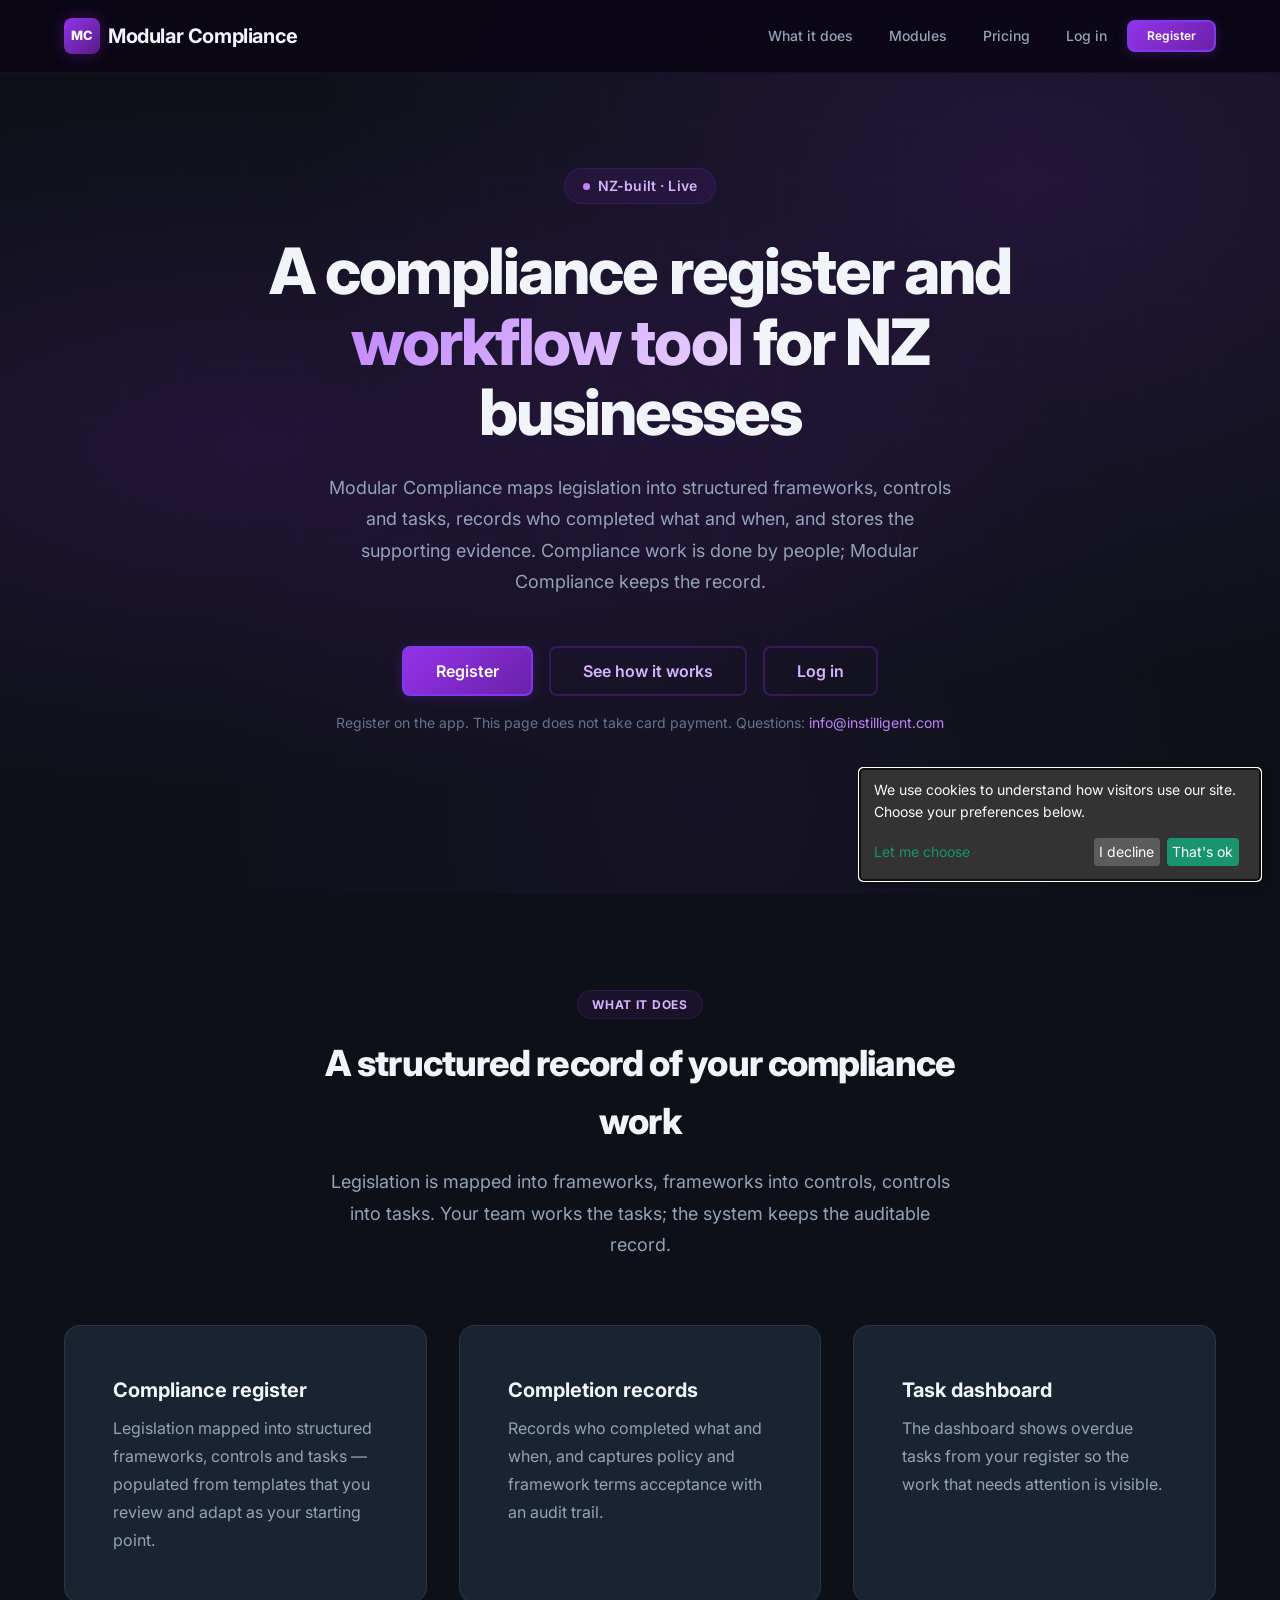
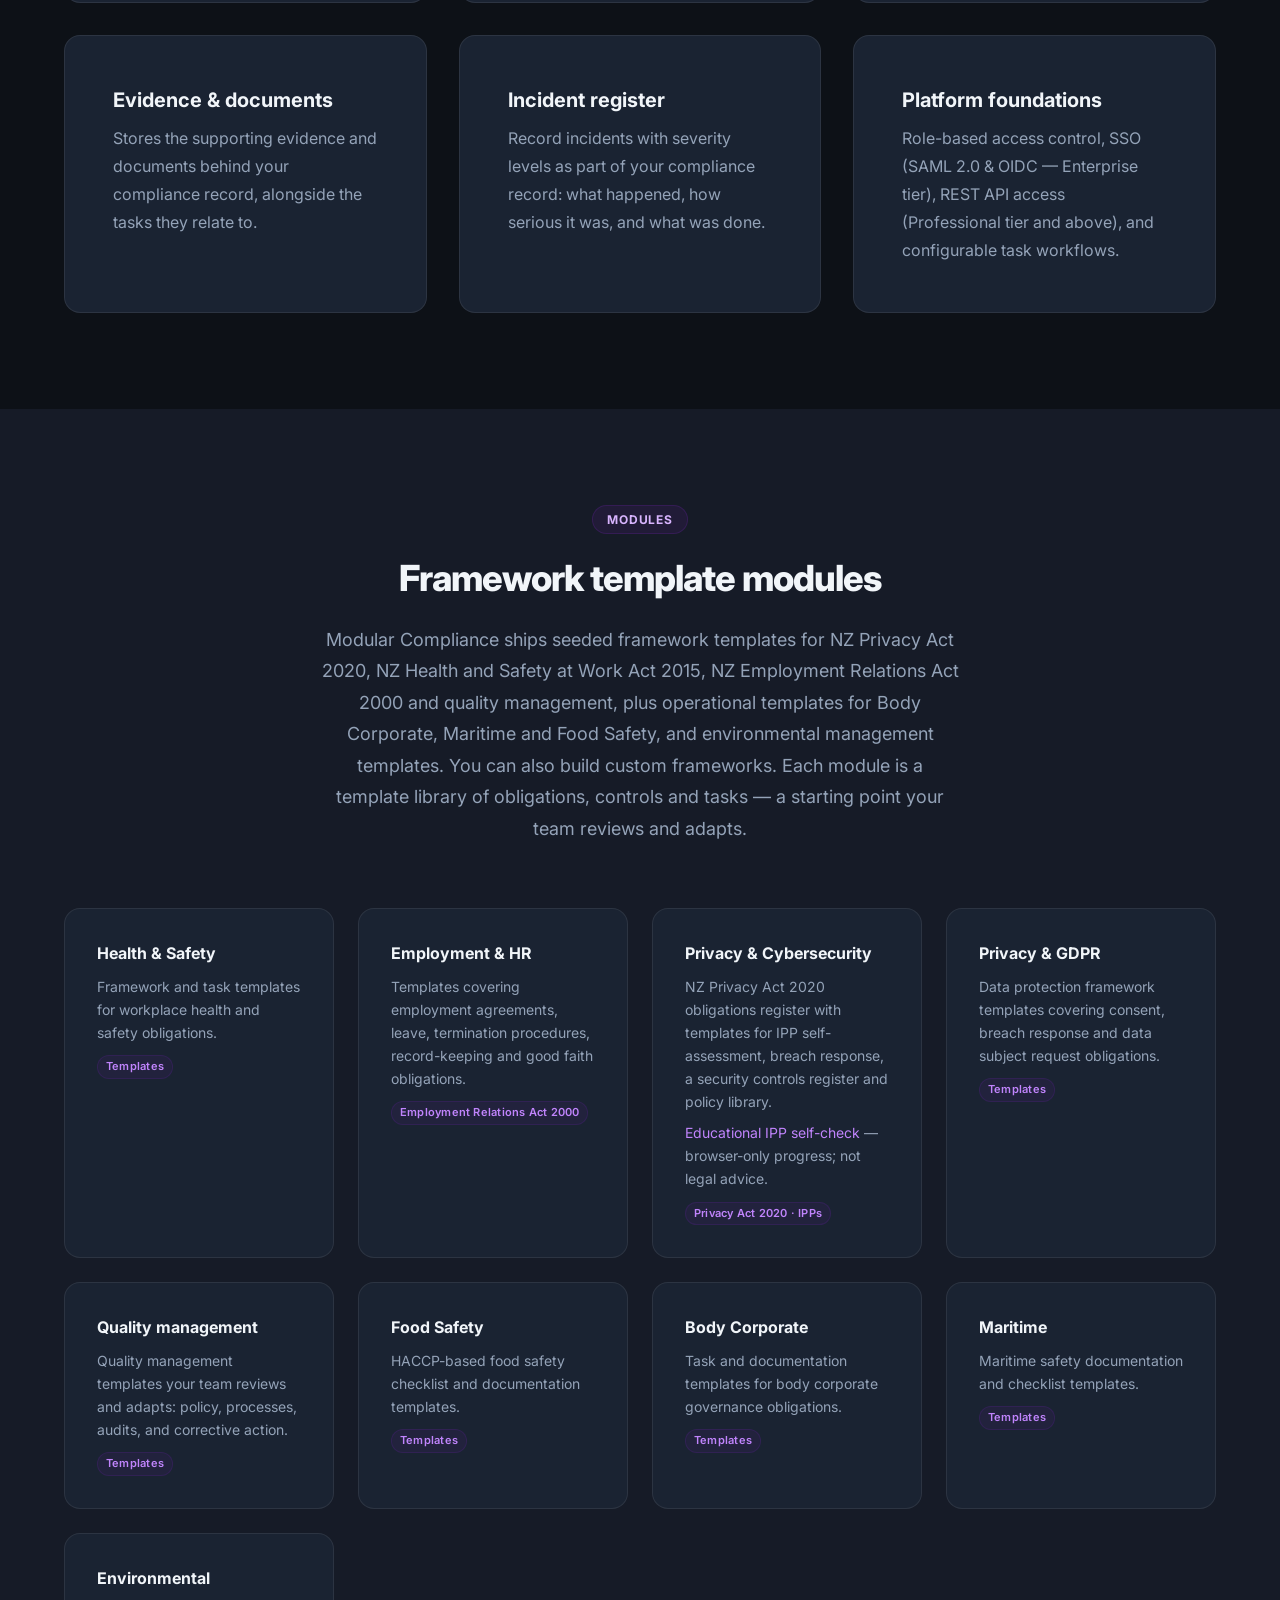
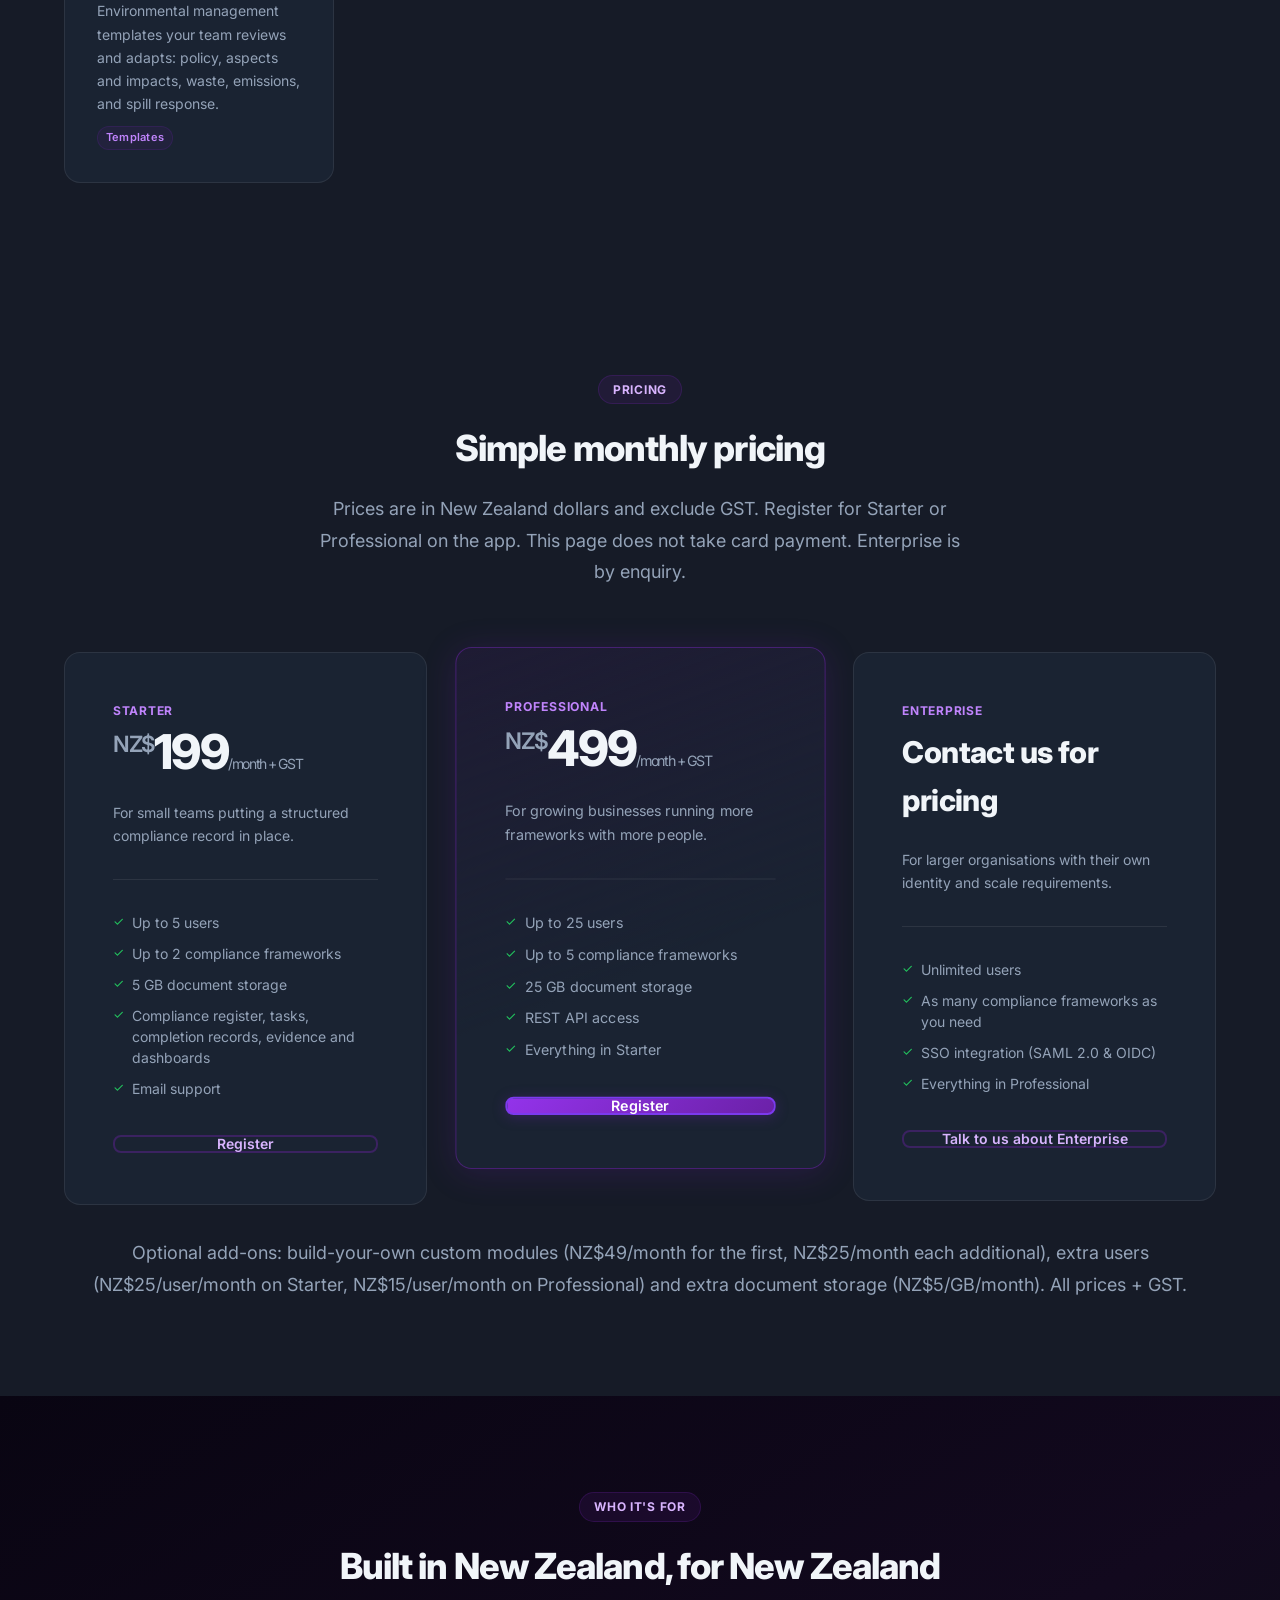
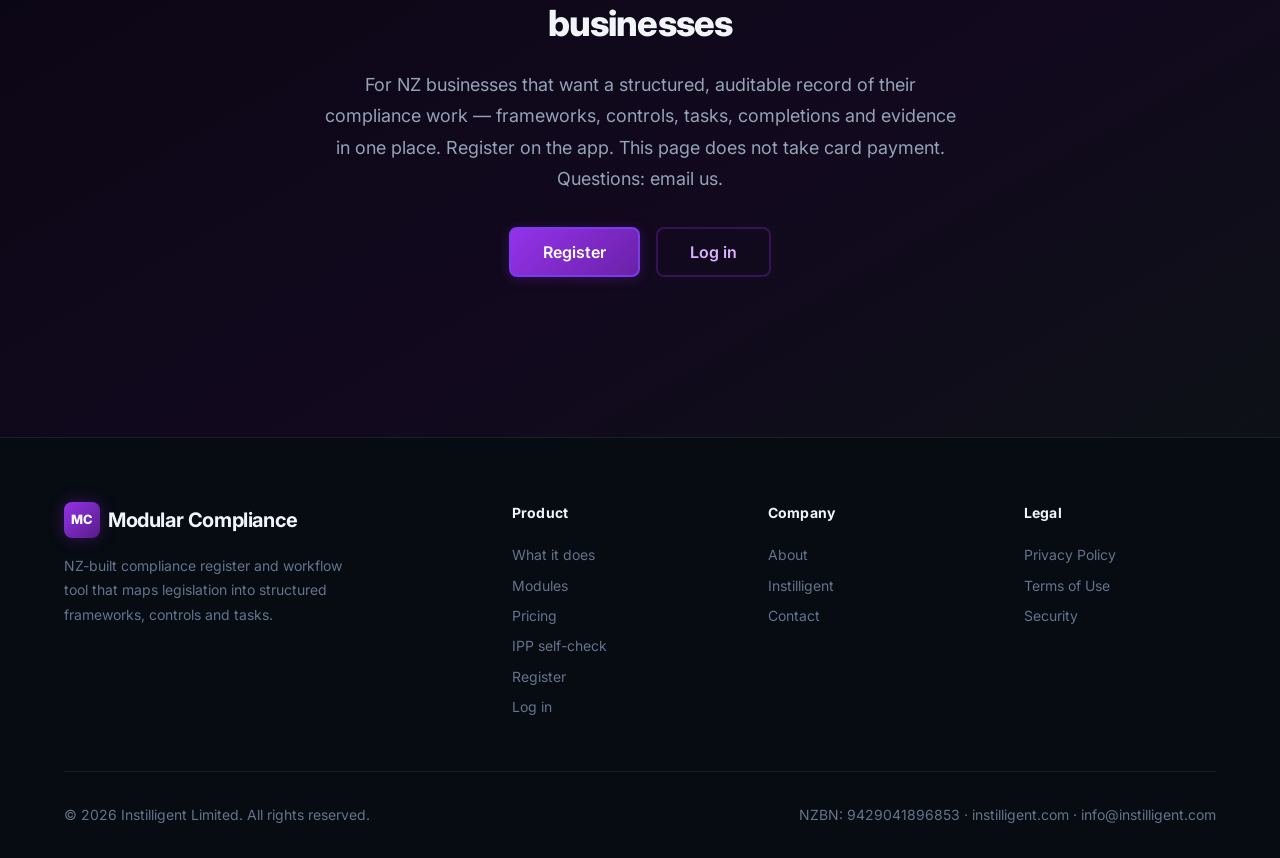
==== commit ad57e0ec: "fix(copy): clear four-eyes claim failures and stage a public publish dir Remove ISO 27001, SOC 2, an" ====
--- a/index.html
+++ b/index.html
@@ -86,7 +86,6 @@
         <div class="nav-links" id="navLinks">
             <a href="#what-it-does" class="nav-link">What it does</a>
             <a href="#modules" class="nav-link">Modules</a>
-            <a href="#boundaries" class="nav-link">Your responsibility</a>
             <a href="#pricing" class="nav-link">Pricing</a>
             <a href="https://app.modularcompliance.com/login" class="nav-link" data-cf-event="cta_click" data-cf-cta="nav_login">Log in</a>
             <a href="https://app.modularcompliance.com/register" class="btn btn-primary btn-sm" data-cf-event="cta_click" data-cf-cta="nav_register">Register</a>
@@ -110,7 +109,7 @@
             <p class="hero-subtitle">
                 Modular Compliance maps legislation into structured frameworks, controls and tasks,
                 records who completed what and when, and stores the supporting evidence.
-                Day-to-day compliance work is done by people — the tool keeps the record.
+                Compliance work is done by people; Modular Compliance keeps the record.
             </p>
             <div class="hero-actions">
                 <a href="https://app.modularcompliance.com/register" class="btn btn-primary btn-lg" data-cf-event="cta_click" data-cf-cta="hero_register">Register</a>
@@ -219,7 +218,7 @@
                 <span class="module-tag">Templates</span>
             </div>
             <div class="module-card">
-                <h3>Quality ISO</h3>
+                <h3>Quality management</h3>
                 <p>Quality management templates your team reviews and adapts: policy, processes, audits, and corrective action.</p>
                 <span class="module-tag">Templates</span>
             </div>
@@ -243,23 +242,6 @@
                 <p>Environmental management templates your team reviews and adapts: policy, aspects and impacts, waste, emissions, and spill response.</p>
                 <span class="module-tag">Templates</span>
             </div>
-        </div>
-    </div>
-</section>
-
-<!-- ── Your responsibility ───────────────────────────────── -->
-<section class="section" id="boundaries">
-    <div class="container">
-        <div class="section-header">
-            <span class="section-tag">Your responsibility</span>
-            <h2 class="section-title">Your team does the work. Modular Compliance keeps the record.</h2>
-            <p class="section-subtitle">
-                Templates are AI-generated and partner-supplied starting points; you remain responsible for their accuracy and applicability to your business. Your business stays responsible for its own compliance.
-                Compliance work is done by people; Modular Compliance keeps the record.
-            </p>
-        </div>
-        <div class="hero-actions" style="justify-content: center; margin-top: 2rem;">
-            <a href="https://app.modularcompliance.com/register" class="btn btn-primary btn-lg" data-cf-event="cta_click" data-cf-cta="responsibility_register">Register</a>
         </div>
     </div>
 </section>
@@ -373,7 +355,6 @@
                 <h4>Product</h4>
                 <a href="#what-it-does">What it does</a>
                 <a href="#modules">Modules</a>
-                <a href="#boundaries">Your responsibility</a>
                 <a href="#pricing">Pricing</a>
                 <a href="/privacy-ipp-checklist">IPP self-check</a>
                 <a href="https://app.modularcompliance.com/register" data-cf-event="cta_click" data-cf-cta="footer_links_register">Register</a>
